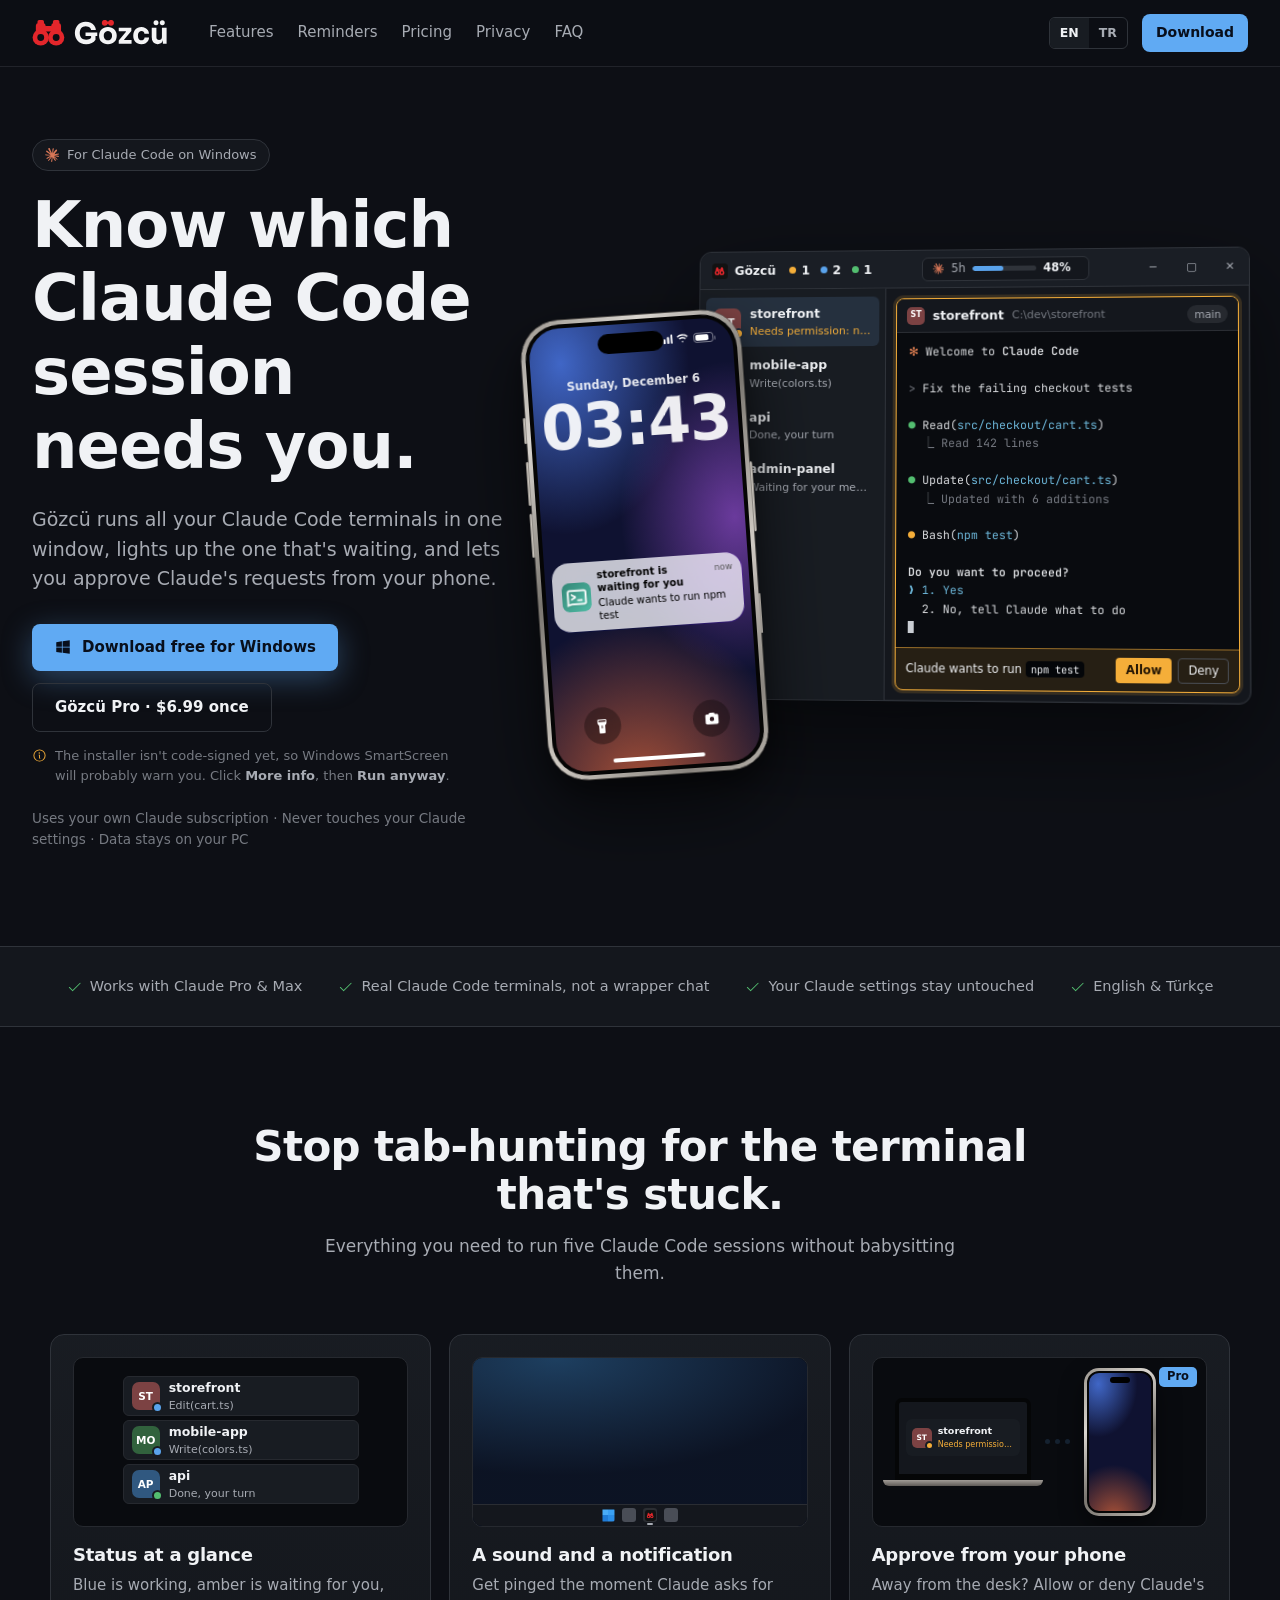
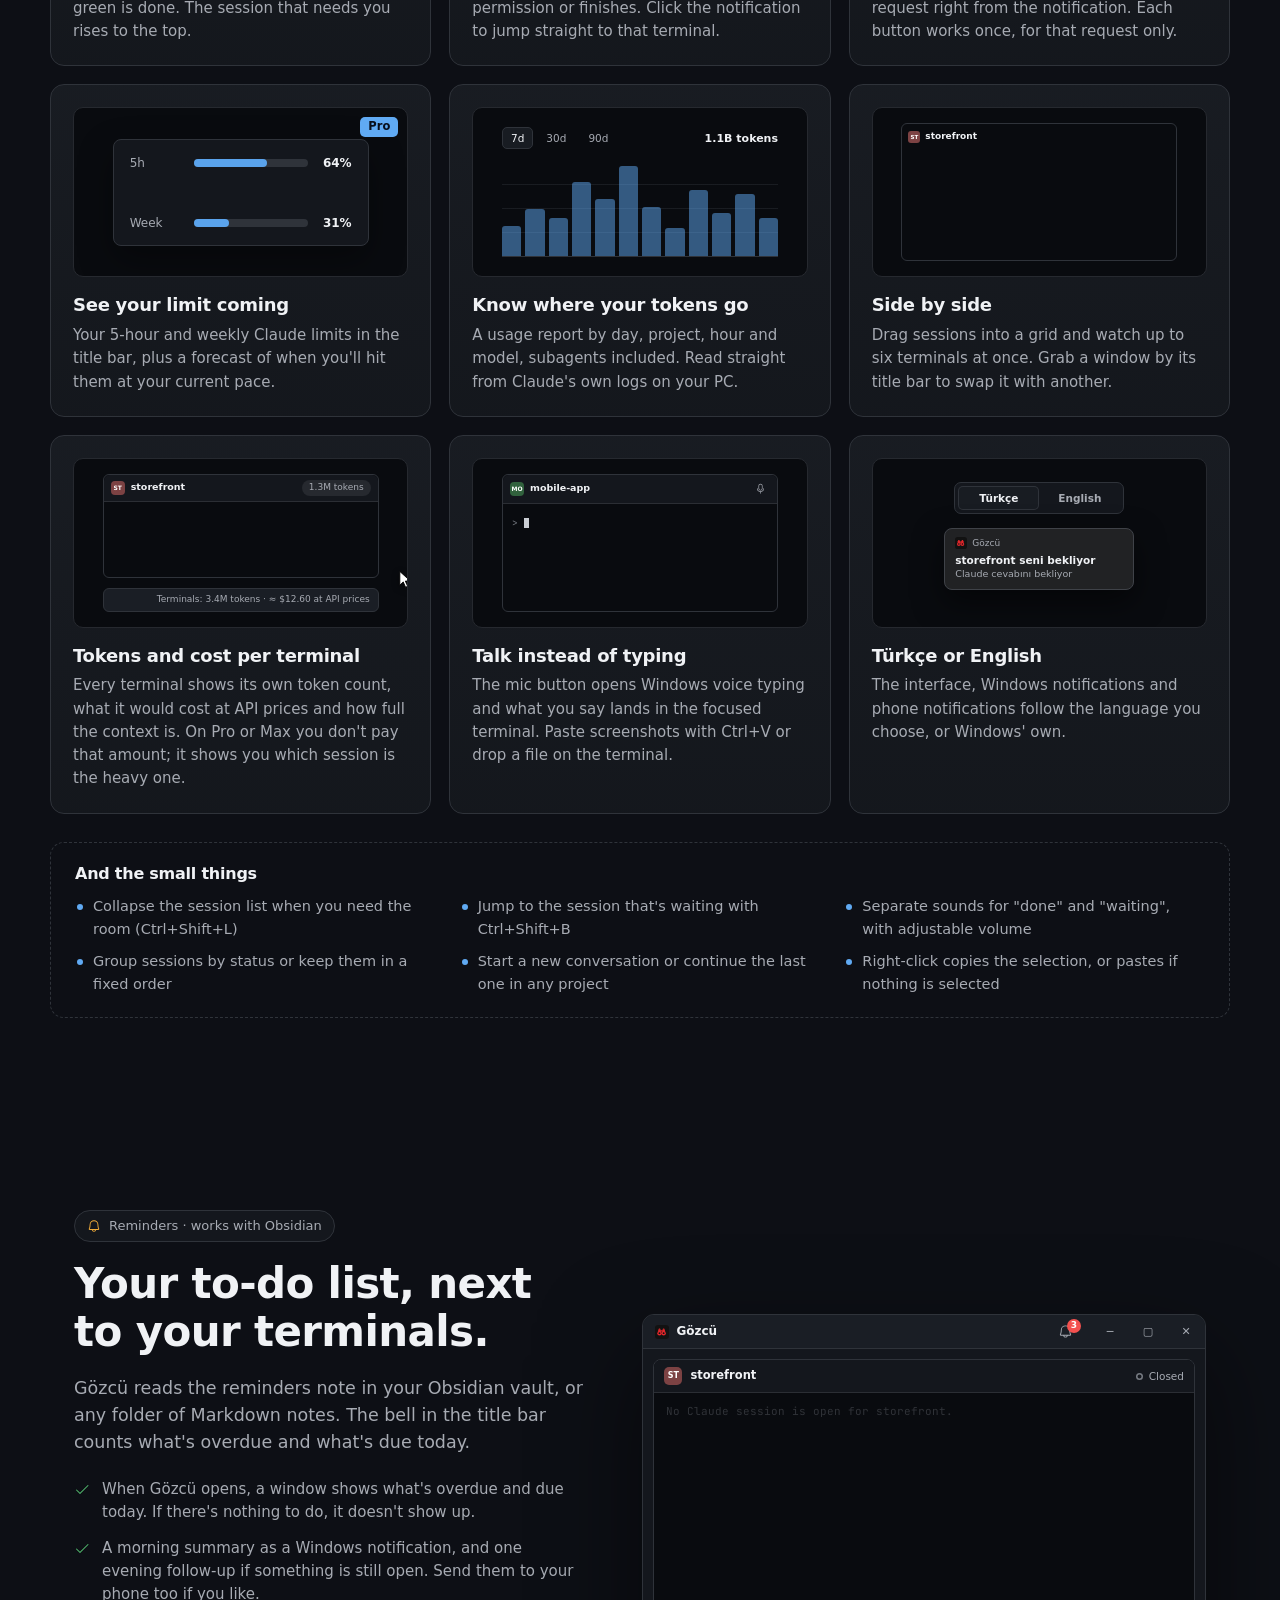
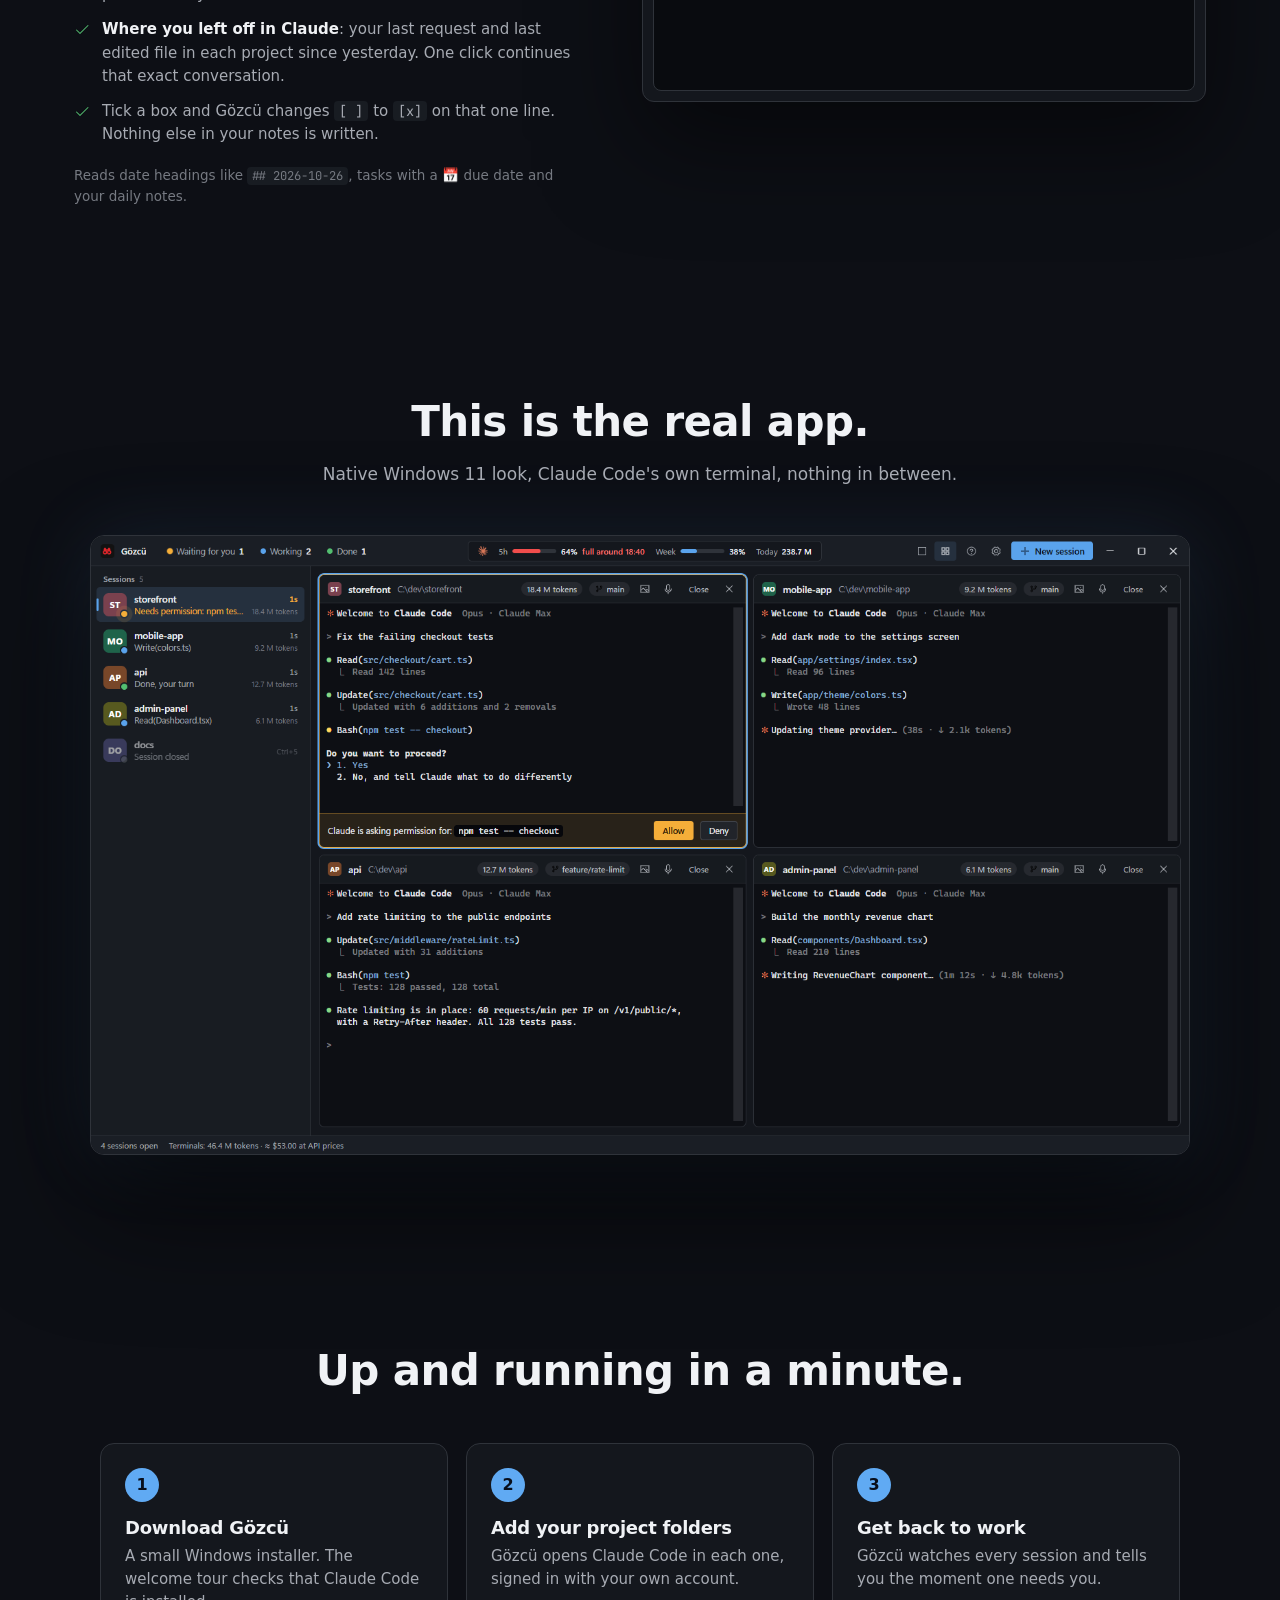
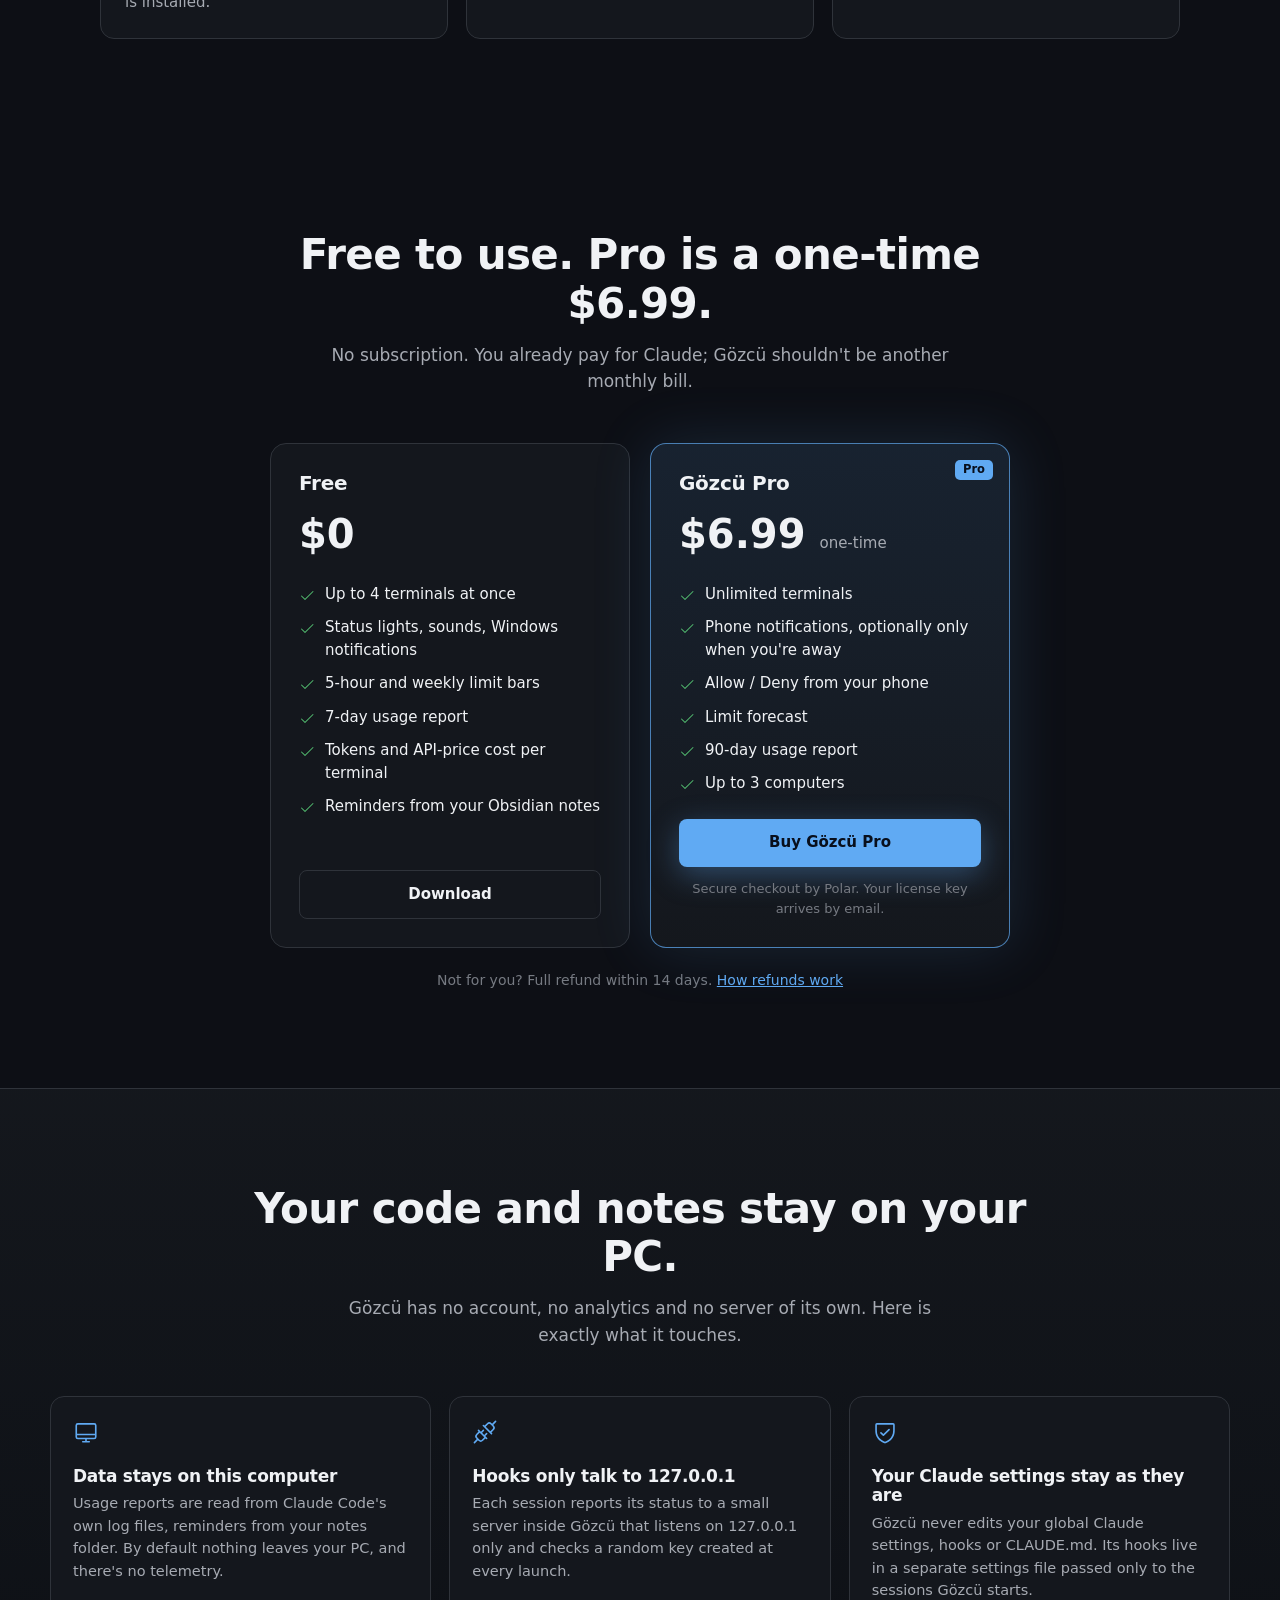
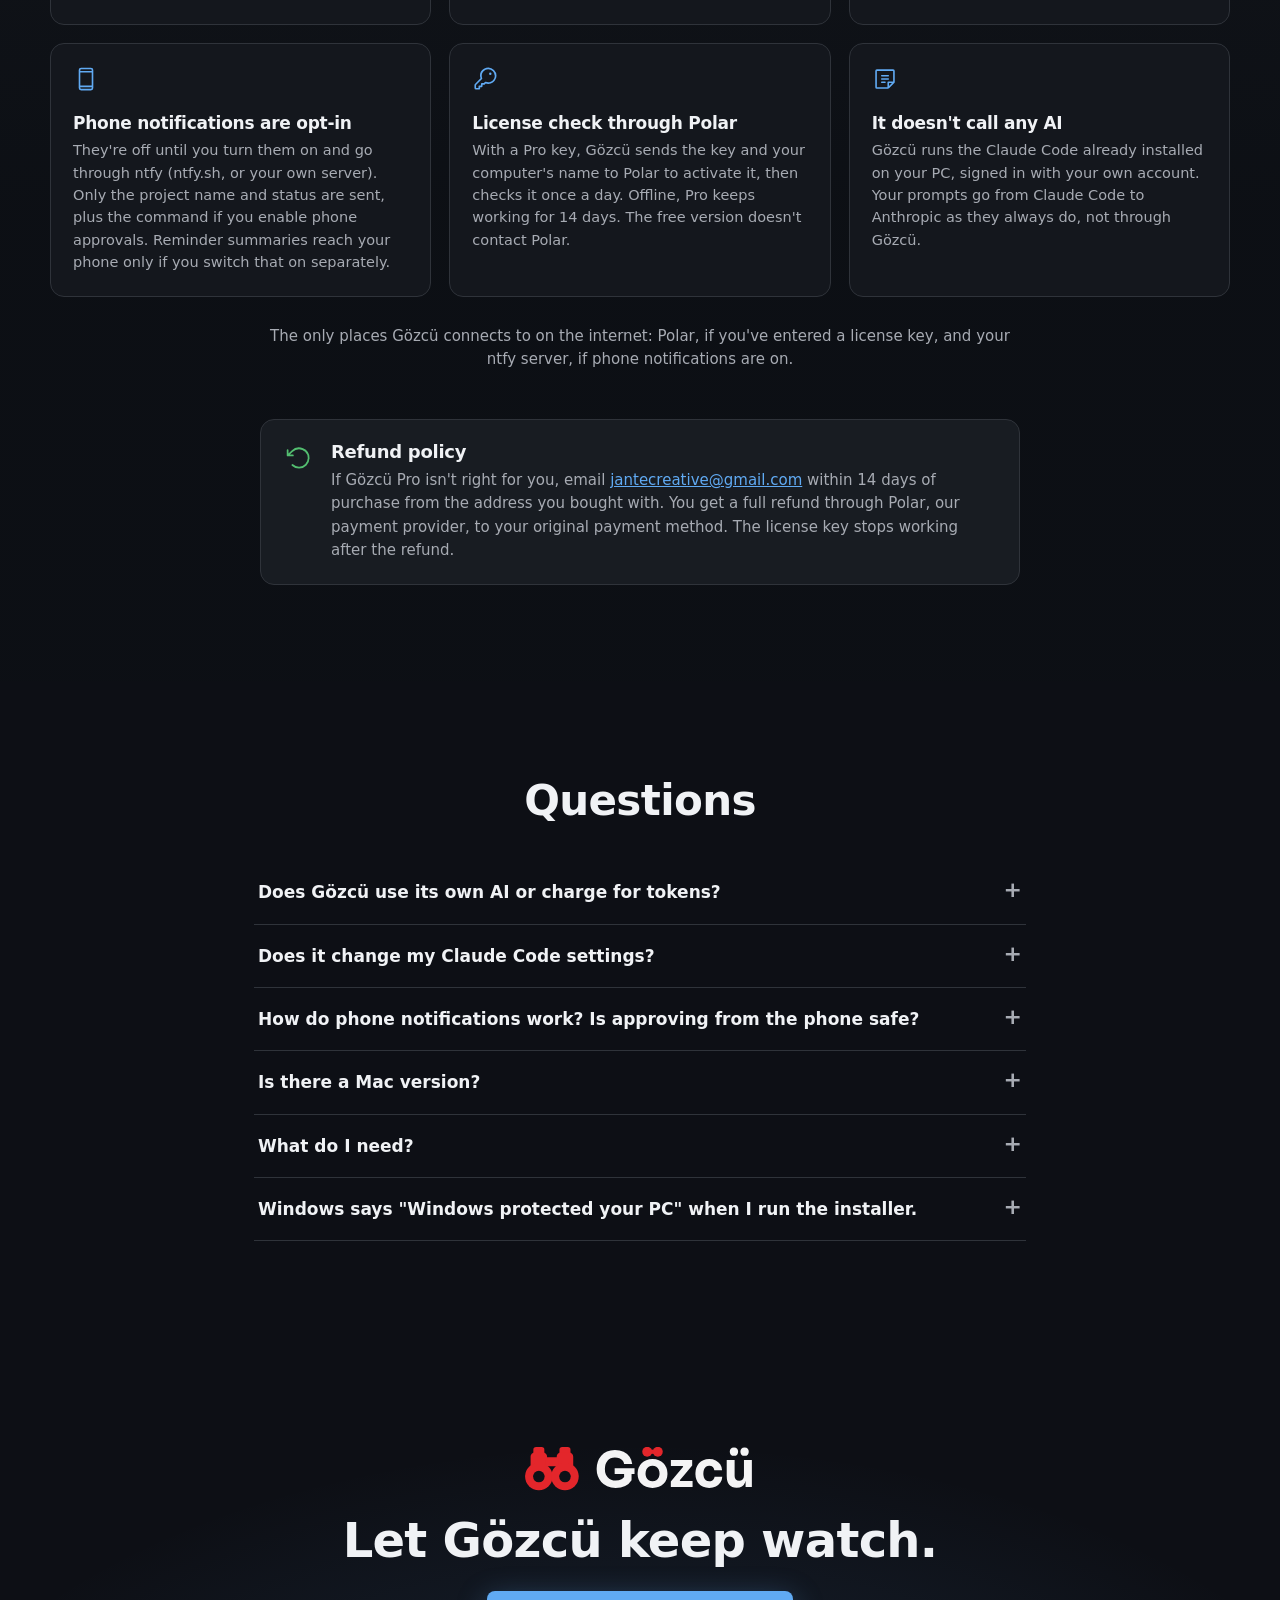
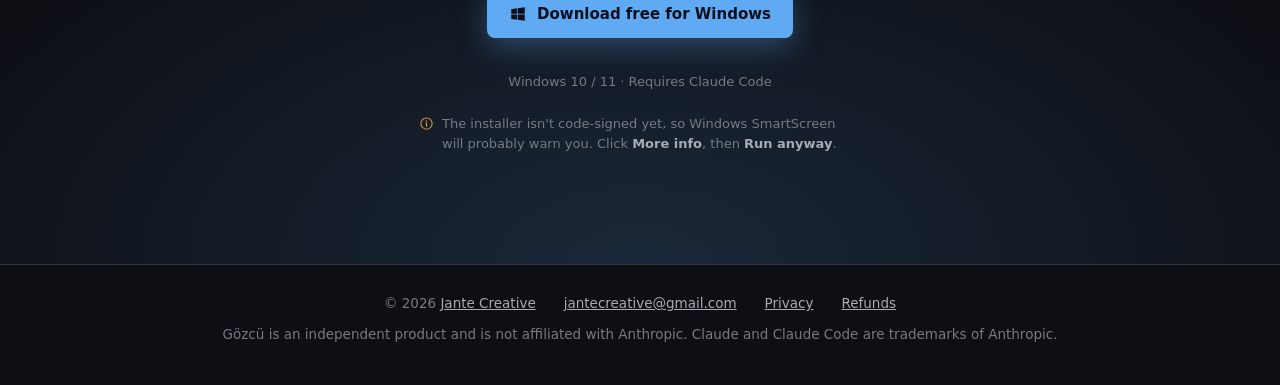
==== index.html @ 2e1d8ac2 "Gözcü tanıtım sitesi Co-Authored-By: Claude Opus 5.5 (1M context) <noreply@anthropic.com>" ====
<!doctype html>
<html lang="en">
<head>
  <meta charset="utf-8">
  <meta name="viewport" content="width=device-width, initial-scale=1">
  <title>Gözcü — every Claude Code session, one window</title>
  <meta name="description" content="Gözcü runs all your Claude Code terminals in one Windows app, lights up the one waiting for you and lets you approve Claude's requests from your phone.">
  <link rel="canonical" href="https://jantecreative.github.io/gozcu-site/">
  <meta name="theme-color" content="#16181e">
  <meta property="og:type" content="website">
  <meta property="og:site_name" content="Gözcü">
  <meta property="og:url" content="https://jantecreative.github.io/gozcu-site/">
  <meta property="og:title" content="Gözcü — every Claude Code session, one window">
  <meta property="og:description" content="Know which Claude Code session needs you. Status lights, sounds, reminders, phone approvals and limit forecasts for Windows.">
  <meta property="og:image" content="https://jantecreative.github.io/gozcu-site/assets/screenshot.png">
  <meta property="og:image:width" content="1600">
  <meta property="og:image:height" content="900">
  <meta property="og:image:alt" content="Gözcü showing four Claude Code sessions in a grid, one asking for permission">
  <meta property="og:locale" content="en_US">
  <meta property="og:locale:alternate" content="tr_TR">
  <meta name="twitter:card" content="summary_large_image">
  <meta name="twitter:title" content="Gözcü — every Claude Code session, one window">
  <meta name="twitter:description" content="Know which Claude Code session needs you. Status lights, sounds, reminders, phone approvals and limit forecasts for Windows.">
  <meta name="twitter:image" content="https://jantecreative.github.io/gozcu-site/assets/screenshot.png">
  <link rel="icon" href="assets/logo.svg" type="image/svg+xml">
  <script type="application/ld+json">
  {
    "@context": "https://schema.org",
    "@type": "SoftwareApplication",
    "name": "Gözcü",
    "url": "https://jantecreative.github.io/gozcu-site/",
    "operatingSystem": "Windows 10, Windows 11",
    "applicationCategory": "DeveloperApplication",
    "inLanguage": ["en", "tr"],
    "image": "https://jantecreative.github.io/gozcu-site/assets/screenshot.png",
    "offers": [
      { "@type": "Offer", "name": "Free", "price": "0", "priceCurrency": "USD" },
      { "@type": "Offer", "name": "Gözcü Pro", "price": "6.99", "priceCurrency": "USD", "url": "https://buy.polar.sh/polar_cl_0uFCi9zhqhfiUrKpXcqzre78JMLaMTwF9RM2N48Z8l7" }
    ],
    "publisher": { "@type": "Organization", "name": "Jante Creative", "email": "jantecreative@gmail.com" }
  }
  </script>
  <link rel="preconnect" href="https://fonts.googleapis.com">
  <link rel="preconnect" href="https://fonts.gstatic.com" crossorigin>
  <link href="https://fonts.googleapis.com/css2?family=JetBrains+Mono:wght@400;600&display=swap" rel="stylesheet">
  <link rel="stylesheet" href="styles.css">
</head>
<body>
  <header class="nav">
    <a class="brand" href="#top"><img src="assets/gozcu-logo.svg" alt="Gözcü" width="137" height="26"></a>
    <nav aria-label="Primary">
      <a href="#features" data-i18n="nav.features">Features</a>
      <a href="#reminders" data-i18n="nav.reminders">Reminders</a>
      <a href="#pricing" data-i18n="nav.pricing">Pricing</a>
      <a href="#privacy" data-i18n="nav.privacy">Privacy</a>
      <a href="#faq" data-i18n="nav.faq">FAQ</a>
    </nav>
    <div class="nav-end">
      <div class="lang" role="group" aria-label="Language">
        <button data-lang="en" aria-pressed="true">EN</button>
        <button data-lang="tr" aria-pressed="false">TR</button>
      </div>
      <a class="btn btn-primary btn-sm" href="#download" data-download data-i18n="cta.downloadShort">Download</a>
    </div>
  </header>

  <main id="top">
    <!-- Giriş: canlı demo -->
    <section class="hero">
      <div class="hero-copy">
        <p class="eyebrow reveal"><img src="assets/claude.svg" alt="" width="14" height="14"><span data-i18n="hero.eyebrow">For Claude Code on Windows</span></p>
        <h1 class="reveal" data-i18n="hero.title">Know which Claude&nbsp;Code session needs&nbsp;you.</h1>
        <p class="lede reveal" data-i18n="hero.lede">Gözcü runs all your Claude Code terminals in one window, lights up the one that's waiting, and lets you approve Claude's requests from your phone.</p>
        <div class="hero-cta reveal">
          <a class="btn btn-primary" href="#download" data-download>
            <svg viewBox="0 0 24 24" aria-hidden="true"><path d="M3 5.5 10.5 4.4v7.1H3zm8.5-1.2L21 3v8.5h-9.5zM3 12.5h7.5v7.1L3 18.5zm8.5 0H21V21l-9.5-1.3z"/></svg>
            <span data-i18n="cta.download">Download free for Windows</span>
          </a>
          <a class="btn btn-ghost" href="#pricing" data-i18n="cta.pro">Gözcü Pro · $6.99 once</a>
        </div>
        <p class="ss-note reveal"><svg viewBox="0 0 256 256" aria-hidden="true"><path d="M128,24A104,104,0,1,0,232,128,104.11,104.11,0,0,0,128,24Zm0,192a88,88,0,1,1,88-88A88.1,88.1,0,0,1,128,216Zm16-40a8,8,0,0,1-8,8,16,16,0,0,1-16-16V128a8,8,0,0,1,0-16,16,16,0,0,1,16,16v40A8,8,0,0,1,144,176ZM112,84a12,12,0,1,1,12,12A12,12,0,0,1,112,84Z"/></svg><span data-i18n="ss.note">The installer isn't code-signed yet, so Windows SmartScreen will probably warn you. Click <b>More info</b>, then <b>Run anyway</b>.</span></p>
        <p class="hero-note reveal" data-i18n="hero.note">Uses your own Claude subscription · Never touches your Claude settings · Data stays on your PC</p>
      </div>

      <div class="stage reveal" aria-hidden="true">
        <div class="glow"></div>
        <div class="app" id="demo">
          <div class="app-bar">
            <span class="app-brand"><img src="assets/logo.svg" alt="" width="16" height="16">Gözcü</span>
            <span class="tally"><i class="d st-wait"></i><b id="t-wait">0</b><i class="d st-work"></i><b id="t-work">2</b><i class="d st-done"></i><b id="t-done">1</b></span>
            <span class="usage-pill">
              <img src="assets/claude.svg" alt="" width="11" height="11">
              <span class="ul" data-i18n="demo.5h">5h</span>
              <span class="ubar"><span id="u-fill"></span></span>
              <b id="u-pct">48%</b>
              <span class="ueta" id="u-eta"></span>
            </span>
            <span class="wins"><i>&#x2500;</i><i>&#x25A2;</i><i>&#x2715;</i></span>
          </div>
          <div class="app-body">
            <ul class="rail">
              <li class="row st-work is-current" id="r-a"><span class="av" style="--h:20">ST<i class="pres"></i></span><span class="tx"><b>storefront</b><small id="a-task">Edit(cart.ts)</small></span></li>
              <li class="row st-work" id="r-b"><span class="av" style="--h:150">MO<i class="pres"></i></span><span class="tx"><b>mobile-app</b><small data-i18n="demo.taskB">Write(colors.ts)</small></span></li>
              <li class="row st-done" id="r-c"><span class="av" style="--h:250">AP<i class="pres"></i></span><span class="tx"><b>api</b><small data-i18n="demo.done">Done, your turn</small></span></li>
              <li class="row st-idle" id="r-d"><span class="av" style="--h:320">AD<i class="pres"></i></span><span class="tx"><b>admin-panel</b><small data-i18n="demo.idle">Waiting for your message</small></span></li>
            </ul>
            <div class="pane" id="pane">
              <div class="phead"><span class="av sm" style="--h:20">ST</span><b>storefront</b><span class="path">C:\dev\storefront</span><span class="chip">main</span></div>
              <pre class="term" id="term"></pre>
              <div class="ask" id="ask">
                <span><span data-i18n="demo.askText">Claude wants to run</span> <code>npm test</code></span>
                <span class="ask-btns"><span class="yes" data-i18n="demo.allow">Allow</span><span class="no" data-i18n="demo.deny">Deny</span></span>
              </div>
            </div>
          </div>
        </div>

        <!-- iPhone 16 Pro oranlarında (71,5 × 149,6 mm), iOS kilit ekranı; ntfy bildirimi basılı tutunca düğmelerini açar. -->
        <div class="phone" id="phone" aria-hidden="true">
          <span class="hw hw-action"></span><span class="hw hw-up"></span><span class="hw hw-down"></span><span class="hw hw-power"></span><span class="hw hw-cam"></span>
          <div class="bezel">
            <div class="screen" id="screen">
              <div class="island"></div>
              <div class="sbar">
                <svg viewBox="0 0 18 12"><rect x="0" y="8" width="3" height="4" rx="1"/><rect x="5" y="5.5" width="3" height="6.5" rx="1"/><rect x="10" y="3" width="3" height="9" rx="1"/><rect x="15" y="0" width="3" height="12" rx="1"/></svg>
                <svg viewBox="0 0 16 12"><path d="M8 2.2c2.4 0 4.6.9 6.2 2.5l1.3-1.3A10.6 10.6 0 0 0 8 .3 10.6 10.6 0 0 0 .5 3.4l1.3 1.3A8.7 8.7 0 0 1 8 2.2Zm0 3.7c1.4 0 2.7.5 3.6 1.4l1.3-1.3A7 7 0 0 0 8 4a7 7 0 0 0-4.9 2l1.3 1.3c1-.9 2.2-1.4 3.6-1.4Zm0 3.6c-.5 0-1 .2-1.3.6L8 11.5l1.3-1.4c-.3-.4-.8-.6-1.3-.6Z"/></svg>
                <span class="batt"><i></i></span>
              </div>
              <div class="ph-date" id="ph-date">Thursday, October 23</div>
              <div class="ph-time" id="ph-time">21:42</div>
              <div class="dim"></div>
              <div class="toast" id="toast">
                <div class="notif" id="notif">
                  <img src="assets/ntfy.png" alt="" width="34" height="34">
                  <div>
                    <div class="n-head"><b><span>storefront</span> <span data-i18n="demo.waiting">is waiting for you</span></b><small data-i18n="demo.now">now</small></div>
                    <p><span data-i18n="demo.askText">Claude wants to run</span> npm test</p>
                  </div>
                </div>
                <div class="acts"><span class="t-yes" id="t-yes" data-i18n="demo.allow">Allow</span><span data-i18n="demo.deny">Deny</span></div>
              </div>
              <div class="qbtn q-left"><svg viewBox="0 0 256 256"><path d="M184,16H72A16,16,0,0,0,56,32V77.33a16.12,16.12,0,0,0,3.2,9.6L80,114.67V224a16,16,0,0,0,16,16h64a16,16,0,0,0,16-16V114.67l20.8-27.74a16.12,16.12,0,0,0,3.2-9.6V32A16,16,0,0,0,184,16ZM136,152a8,8,0,0,1-16,0V120a8,8,0,0,1,16,0ZM72,56V32H184V56Z"/></svg></div>
              <div class="qbtn q-right"><svg viewBox="0 0 256 256"><path d="M208,56H180.28L166.65,35.56A8,8,0,0,0,160,32H96a8,8,0,0,0-6.65,3.56L75.71,56H48A24,24,0,0,0,24,80V192a24,24,0,0,0,24,24H208a24,24,0,0,0,24-24V80A24,24,0,0,0,208,56Zm-44,76a36,36,0,1,1-36-36A36,36,0,0,1,164,132Z"/></svg></div>
              <div class="home-ind"></div>
              <div class="tap" id="tap"></div>
            </div>
          </div>
        </div>
      </div>
    </section>

    <!-- Güven şeridi -->
    <section class="strip">
      <span class="reveal"><svg viewBox="0 0 256 256" aria-hidden="true"><path d="M229.66,77.66l-128,128a8,8,0,0,1-11.32,0l-56-56a8,8,0,0,1,11.32-11.32L96,188.69,218.34,66.34a8,8,0,0,1,11.32,11.32Z"/></svg><span data-i18n="strip.1">Works with Claude Pro &amp; Max</span></span>
      <span class="reveal"><svg viewBox="0 0 256 256" aria-hidden="true"><path d="M229.66,77.66l-128,128a8,8,0,0,1-11.32,0l-56-56a8,8,0,0,1,11.32-11.32L96,188.69,218.34,66.34a8,8,0,0,1,11.32,11.32Z"/></svg><span data-i18n="strip.2">Real Claude Code terminals, not a wrapper chat</span></span>
      <span class="reveal"><svg viewBox="0 0 256 256" aria-hidden="true"><path d="M229.66,77.66l-128,128a8,8,0,0,1-11.32,0l-56-56a8,8,0,0,1,11.32-11.32L96,188.69,218.34,66.34a8,8,0,0,1,11.32,11.32Z"/></svg><span data-i18n="strip.3">Your Claude settings stay untouched</span></span>
      <span class="reveal"><svg viewBox="0 0 256 256" aria-hidden="true"><path d="M229.66,77.66l-128,128a8,8,0,0,1-11.32,0l-56-56a8,8,0,0,1,11.32-11.32L96,188.69,218.34,66.34a8,8,0,0,1,11.32,11.32Z"/></svg><span data-i18n="strip.4">English &amp; Türkçe</span></span>
    </section>

    <!-- Özellikler -->
    <section class="features" id="features">
      <h2 class="reveal" data-i18n="feat.title">Stop tab-hunting for the terminal that's stuck.</h2>
      <p class="sub reveal" data-i18n="feat.sub">Everything you need to run five Claude Code sessions without babysitting them.</p>
      <div class="grid">
        <article class="card reveal">
          <div class="art art-status" aria-hidden="true">
            <ul class="mrail" id="sc-status">
              <li class="row" data-k="a"><span class="av" style="--h:20">ST<i class="pres"></i></span><span class="tx"><b>storefront</b><small></small></span></li>
              <li class="row" data-k="b"><span class="av" style="--h:150">MO<i class="pres"></i></span><span class="tx"><b>mobile-app</b><small></small></span></li>
              <li class="row" data-k="c"><span class="av" style="--h:250">AP<i class="pres"></i></span><span class="tx"><b>api</b><small></small></span></li>
            </ul>
          </div>
          <h3 data-i18n="f1.t">Status at a glance</h3>
          <p data-i18n="f1.d">Blue is working, amber is waiting for you, green is done. The session that needs you rises to the top.</p>
        </article>
        <article class="card reveal">
          <div class="art art-notify" aria-hidden="true">
            <div class="desk" id="sc-notify">
              <div class="dwin"><div class="dwin-bar"><img src="assets/logo.svg" alt="" width="10" height="10">Gözcü</div><div class="dwin-body"><span class="dl"></span><span class="dl s"></span><span class="dl"></span><div class="dask"><span data-i18n="demo.allow">Allow</span></div></div></div>
              <div class="wtoast">
                <div class="wt-head"><img src="assets/logo.svg" alt="" width="12" height="12">Gözcü<span>✕</span></div>
                <b><span>storefront</span> <span data-i18n="demo.waiting">is waiting for you</span></b>
                <small><span data-i18n="demo.askText">Claude wants to run</span> npm test</small>
              </div>
              <div class="snd"><svg viewBox="0 0 256 256"><path d="M155.51,24.81a8,8,0,0,0-8.42.88L77.25,80H32A16,16,0,0,0,16,96v64a16,16,0,0,0,16,16H77.25l69.84,54.31A8,8,0,0,0,160,224V32A8,8,0,0,0,155.51,24.81Z"/></svg><i></i><i></i></div>
              <div class="taskbar"><i class="tb-win"></i><i></i><i class="tb-app"></i><i></i></div>
              <svg class="cursor" viewBox="0 0 16 22"><path d="M1 1v17l4.2-4.1 2.9 6.6 2.6-1.1-2.9-6.5H14Z"/></svg>
            </div>
          </div>
          <h3 data-i18n="f2.t">A sound and a notification</h3>
          <p data-i18n="f2.d">Get pinged the moment Claude asks for permission or finishes. Click the notification to jump straight to that terminal.</p>
        </article>
        <article class="card reveal pro">
          <span class="pro-badge">Pro</span>
          <div class="art art-remote" aria-hidden="true">
            <div class="remote" id="sc-remote">
              <div class="lap"><div class="lap-scr"><div class="row"><span class="av" style="--h:20">ST<i class="pres"></i></span><span class="tx"><b>storefront</b><small></small></span></div></div><div class="lap-base"></div></div>
              <div class="pkt"><i></i><i></i><i></i></div>
              <div class="mph"><div class="mph-scr"><span class="mph-isl"></span>
                <div class="mn"><img src="assets/ntfy.png" alt="" width="14" height="14"><span><b>storefront</b><small>npm test</small></span></div>
                <div class="macts"><span class="m-yes" data-i18n="demo.allow">Allow</span><span data-i18n="demo.deny">Deny</span></div>
                <span class="mtap"></span>
              </div></div>
            </div>
          </div>
          <h3 data-i18n="f3.t">Approve from your phone</h3>
          <p data-i18n="f3.d">Away from the desk? Allow or deny Claude's request right from the notification. Each button works once, for that request only.</p>
        </article>
        <article class="card reveal pro">
          <span class="pro-badge">Pro</span>
          <div class="art art-limit" aria-hidden="true">
            <div class="lpop" id="sc-limit">
              <div class="lrow"><span data-i18n="demo.5h">5h</span><span class="lbar"><span class="lproj"></span><span class="lfill"></span><span class="lmark"></span></span><b class="lpct">0%</b></div>
              <div class="leta"><svg viewBox="0 0 256 256"><path d="M128,24A104,104,0,1,0,232,128,104.11,104.11,0,0,0,128,24Zm56,112H128a8,8,0,0,1-8-8V72a8,8,0,0,1,16,0v48h48a8,8,0,0,1,0,16Z"/></svg><span data-i18n="f4.eta">full around 14:20</span></div>
              <div class="lrow wk"><span data-i18n="lim.week">Week</span><span class="lbar"><span class="lfill"></span></span><b class="lpct">0%</b></div>
            </div>
          </div>
          <h3 data-i18n="f4.t">See your limit coming</h3>
          <p data-i18n="f4.d">Your 5-hour and weekly Claude limits in the title bar, plus a forecast of when you'll hit them at your current pace.</p>
        </article>
        <article class="card reveal">
          <div class="art art-report" aria-hidden="true">
            <div class="rp" id="sc-report">
              <div class="rp-tabs"><span data-r="7">7d</span><span data-r="30">30d</span><span data-r="90">90d</span><b class="rp-total"></b></div>
              <div class="rp-chart"><i></i><i></i><i></i><i></i><i></i><i></i><i></i><i></i><i></i><i></i><i></i><i></i><div class="rp-tip"></div></div>
            </div>
          </div>
          <h3 data-i18n="f5.t">Know where your tokens go</h3>
          <p data-i18n="f5.d">A usage report by day, project, hour and model, subagents included. Read straight from Claude's own logs on your PC.</p>
        </article>
        <article class="card reveal">
          <div class="art art-grid" aria-hidden="true">
            <div class="gw" id="sc-grid">
              <div class="gp" data-p="1"><div class="gh"><span class="av sm" style="--h:20">ST</span>storefront</div><span class="gl"></span><span class="gl"></span><span class="gl"></span></div>
              <div class="gp" data-p="2"><div class="gh"><span class="av sm" style="--h:150">MO</span>mobile-app</div><span class="gl"></span><span class="gl"></span><span class="gl"></span></div>
              <div class="gp" data-p="3"><div class="gh"><span class="av sm" style="--h:250">AP</span>api</div><span class="gl"></span><span class="gl"></span><span class="gl"></span></div>
              <div class="gp" data-p="4"><div class="gh"><span class="av sm" style="--h:320">AD</span>admin-panel</div><span class="gl"></span><span class="gl"></span><span class="gl"></span></div>
              <div class="gchip"><span class="av sm" style="--h:150">MO</span>mobile-app</div>
              <svg class="cursor" viewBox="0 0 16 22"><path d="M1 1v17l4.2-4.1 2.9 6.6 2.6-1.1-2.9-6.5H14Z"/></svg>
            </div>
          </div>
          <h3 data-i18n="f6.t">Side by side</h3>
          <p data-i18n="f6.d">Drag sessions into a grid and watch up to six terminals at once. Grab a window by its title bar to swap it with another.</p>
        </article>
        <article class="card reveal">
          <div class="art art-cost" aria-hidden="true">
            <div class="cw" id="sc-cost">
              <div class="cpane">
                <div class="phead"><span class="av sm" style="--h:20">ST</span><b>storefront</b><span class="chip c-tok">0</span></div>
                <div class="ctip"><b>Opus</b> <span class="ctip-a"></span><br><span class="ctip-b"></span></div>
                <span class="gl"></span><span class="gl"></span>
              </div>
              <div class="cbar"><span class="cbar-t"></span></div>
              <svg class="cursor" viewBox="0 0 16 22"><path d="M1 1v17l4.2-4.1 2.9 6.6 2.6-1.1-2.9-6.5H14Z"/></svg>
            </div>
          </div>
          <h3 data-i18n="f7.t">Tokens and cost per terminal</h3>
          <p data-i18n="f7.d">Every terminal shows its own token count, what it would cost at API prices and how full the context is. On Pro or Max you don't pay that amount; it shows you which session is the heavy one.</p>
        </article>
        <article class="card reveal">
          <div class="art art-voice" aria-hidden="true">
            <div class="vw" id="sc-voice">
              <div class="cpane">
                <div class="phead"><span class="av sm" style="--h:150">MO</span><b>mobile-app</b><span class="vmic"><svg viewBox="0 0 256 256"><path d="M128,176a48.05,48.05,0,0,0,48-48V64a48,48,0,0,0-96,0v64A48.05,48.05,0,0,0,128,176ZM96,64a32,32,0,0,1,64,0v64a32,32,0,0,1-64,0Zm40,143.6V240a8,8,0,0,1-16,0V207.6A80.11,80.11,0,0,1,48,128a8,8,0,0,1,16,0,64,64,0,0,0,128,0,8,8,0,0,1,16,0A80.11,80.11,0,0,1,136,207.6Z"/></svg></span></div>
                <pre class="vterm"><span class="m">&gt;</span> <span class="vtext"></span><span class="caret"></span></pre>
              </div>
              <div class="vpanel"><span class="vdot"><svg viewBox="0 0 256 256"><path d="M128,176a48.05,48.05,0,0,0,48-48V64a48,48,0,0,0-96,0v64A48.05,48.05,0,0,0,128,176ZM96,64a32,32,0,0,1,64,0v64a32,32,0,0,1-64,0Zm40,143.6V240a8,8,0,0,1-16,0V207.6A80.11,80.11,0,0,1,48,128a8,8,0,0,1,16,0,64,64,0,0,0,128,0,8,8,0,0,1,16,0A80.11,80.11,0,0,1,136,207.6Z"/></svg></span><span class="vlabel" data-i18n="demo.listening">Listening…</span><kbd>Win+H</kbd></div>
              <svg class="cursor" viewBox="0 0 16 22"><path d="M1 1v17l4.2-4.1 2.9 6.6 2.6-1.1-2.9-6.5H14Z"/></svg>
            </div>
          </div>
          <h3 data-i18n="f8.t">Talk instead of typing</h3>
          <p data-i18n="f8.d">The mic button opens Windows voice typing and what you say lands in the focused terminal. Paste screenshots with Ctrl+V or drop a file on the terminal.</p>
        </article>
        <article class="card reveal">
          <div class="art art-lang" aria-hidden="true">
            <div class="lw" id="sc-lang">
              <div class="lseg"><span data-l="tr">Türkçe</span><span data-l="en">English</span><i></i></div>
              <div class="wtoast lt">
                <div class="wt-head"><img src="assets/logo.svg" alt="" width="12" height="12">Gözcü</div>
                <b class="lt-t"></b>
                <small class="lt-b"></small>
              </div>
            </div>
          </div>
          <h3 data-i18n="f9.t">Türkçe or English</h3>
          <p data-i18n="f9.d">The interface, Windows notifications and phone notifications follow the language you choose, or Windows' own.</p>
        </article>
      </div>

      <div class="extras reveal">
        <h3 data-i18n="ex.title">And the small things</h3>
        <ul>
          <li data-i18n="ex.1">Collapse the session list when you need the room (Ctrl+Shift+L)</li>
          <li data-i18n="ex.2">Jump to the session that's waiting with Ctrl+Shift+B</li>
          <li data-i18n="ex.3">Separate sounds for "done" and "waiting", with adjustable volume</li>
          <li data-i18n="ex.4">Group sessions by status or keep them in a fixed order</li>
          <li data-i18n="ex.5">Start a new conversation or continue the last one in any project</li>
          <li data-i18n="ex.6">Right-click copies the selection, or pastes if nothing is selected</li>
        </ul>
      </div>
    </section>

    <!-- Hatırlatmalar -->
    <section class="remind" id="reminders">
      <div class="rem-copy">
        <p class="eyebrow reveal"><svg viewBox="0 0 256 256" aria-hidden="true"><path d="M221.8,175.94C216.25,166.38,208,139.33,208,104a80,80,0,1,0-160,0c0,35.34-8.26,62.38-13.81,71.94A16,16,0,0,0,48,200H88.81a40,40,0,0,0,78.38,0H208a16,16,0,0,0,13.8-24.06ZM128,216a24,24,0,0,1-22.62-16h45.24A24,24,0,0,1,128,216ZM48,184c7.7-13.24,16-43.92,16-80a64,64,0,1,1,128,0c0,36.05,8.28,66.73,16,80Z"/></svg><span data-i18n="rem.eyebrow">Reminders · works with Obsidian</span></p>
        <h2 class="reveal" data-i18n="rem.title">Your to-do list, next to your terminals.</h2>
        <p class="lede reveal" data-i18n="rem.lede">Gözcü reads the reminders note in your Obsidian vault, or any folder of Markdown notes. The bell in the title bar counts what's overdue and what's due today.</p>
        <ul class="ticks">
          <li class="reveal" data-i18n="rem.1">When Gözcü opens, a window shows what's overdue and due today. If there's nothing to do, it doesn't show up.</li>
          <li class="reveal" data-i18n="rem.2">A morning summary as a Windows notification, and one evening follow-up if something is still open. Send them to your phone too if you like.</li>
          <li class="reveal" data-i18n="rem.3"><b>Where you left off in Claude</b>: your last request and last edited file in each project since yesterday. One click continues that exact conversation.</li>
          <li class="reveal" data-i18n="rem.4">Tick a box and Gözcü changes <code>[ ]</code> to <code>[x]</code> on that one line. Nothing else in your notes is written.</li>
        </ul>
        <p class="fine-left reveal" data-i18n="rem.fmt">Reads date headings like <code>## 2026-10-26</code>, tasks with a 📅 due date and your daily notes.</p>
      </div>

      <div class="rem-stage reveal" aria-hidden="true">
        <div class="rs" id="sc-rem">
          <div class="rbar">
            <span class="app-brand"><img src="assets/logo.svg" alt="" width="14" height="14">Gözcü</span>
            <span class="rbell"><svg viewBox="0 0 256 256"><path d="M221.8,175.94C216.25,166.38,208,139.33,208,104a80,80,0,1,0-160,0c0,35.34-8.26,62.38-13.81,71.94A16,16,0,0,0,48,200H88.81a40,40,0,0,0,78.38,0H208a16,16,0,0,0,13.8-24.06ZM128,216a24,24,0,0,1-22.62-16h45.24A24,24,0,0,1,128,216ZM48,184c7.7-13.24,16-43.92,16-80a64,64,0,1,1,128,0c0,36.05,8.28,66.73,16,80Z"/></svg><b class="rbadge">3</b></span>
            <span class="wins"><i>&#x2500;</i><i>&#x25A2;</i><i>&#x2715;</i></span>
          </div>
          <div class="rbody">
            <div class="rpane">
              <div class="phead"><span class="av sm" style="--h:20">ST</span><b>storefront</b><span class="rp-state"></span></div>
              <pre class="term rterm"></pre>
            </div>
            <div class="rdlg">
              <div class="rd-head"><svg viewBox="0 0 256 256"><path d="M221.8,175.94C216.25,166.38,208,139.33,208,104a80,80,0,1,0-160,0c0,35.34-8.26,62.38-13.81,71.94A16,16,0,0,0,48,200H88.81a40,40,0,0,0,78.38,0H208a16,16,0,0,0,13.8-24.06ZM128,216a24,24,0,0,1-22.62-16h45.24A24,24,0,0,1,128,216ZM48,184c7.7-13.24,16-43.92,16-80a64,64,0,1,1,128,0c0,36.05,8.28,66.73,16,80Z"/></svg><b data-i18n="rem.dlg">Reminders</b><span class="rd-date"></span></div>
              <div class="rd-sec late"><h4><span data-i18n="rem.overdue">Overdue</span><i>1</i></h4>
                <ul><li data-k="o1"><span class="box"></span><span class="pr p-red"></span><span class="rt"></span><span class="rdt"></span></li></ul>
              </div>
              <div class="rd-sec"><h4><span data-i18n="rem.today">Today</span><i class="rd-n">2</i></h4>
                <ul><li data-k="t1"><span class="box"></span><span class="pr p-orange"></span><span class="rt"></span></li><li data-k="t2"><span class="box"></span><span class="pr p-yellow"></span><span class="rt"></span></li></ul>
              </div>
              <div class="rd-sec"><h4><span data-i18n="rem.claude">Where you left off in Claude</span></h4>
                <div class="spot"><div class="sp-b"><div><b>storefront</b> <small class="sp-when"></small></div><p class="sp-q"></p><p class="sp-f"><span data-i18n="rem.lastEdit">Last edited</span>: <code>src/checkout/cart.ts</code></p></div><span class="rbtn"><svg viewBox="0 0 256 256"><path d="M232.4,114.49,88.32,26.35a16,16,0,0,0-16.2-.3A15.86,15.86,0,0,0,64,39.87V216.13A15.94,15.94,0,0,0,80,232a16.07,16.07,0,0,0,8.36-2.35L232.4,141.51a15.81,15.81,0,0,0,0-27ZM80,215.94V40l143.83,88Z"/></svg><span data-i18n="rem.resume">Continue</span></span></div>
              </div>
            </div>
            <div class="wtoast rtoast">
              <div class="wt-head"><img src="assets/logo.svg" alt="" width="12" height="12">Gözcü<span>✕</span></div>
              <b class="rt-t"></b>
              <small class="rt-b"></small>
            </div>
          </div>
          <svg class="cursor" viewBox="0 0 16 22"><path d="M1 1v17l4.2-4.1 2.9 6.6 2.6-1.1-2.9-6.5H14Z"/></svg>
        </div>
      </div>
    </section>

    <!-- Gerçek ekran -->
    <section class="shot">
      <h2 class="reveal" data-i18n="shot.title">This is the real app.</h2>
      <p class="sub reveal" data-i18n="shot.sub">Native Windows 11 look, Claude Code's own terminal, nothing in between.</p>
      <div class="shot-frame reveal" id="shot">
        <img id="shot-img" src="assets/screenshot.png" alt="Gözcü showing four Claude Code sessions in a grid, one asking for permission" width="1600" height="900" loading="lazy">
      </div>
    </section>

    <!-- Nasıl çalışır -->
    <section class="steps">
      <h2 class="reveal" data-i18n="steps.title">Up and running in a minute.</h2>
      <ol>
        <li class="reveal"><span class="num">1</span><h3 data-i18n="s1.t">Download Gözcü</h3><p data-i18n="s1.d">A small Windows installer. The welcome tour checks that Claude Code is installed.</p></li>
        <li class="reveal"><span class="num">2</span><h3 data-i18n="s2.t">Add your project folders</h3><p data-i18n="s2.d">Gözcü opens Claude Code in each one, signed in with your own account.</p></li>
        <li class="reveal"><span class="num">3</span><h3 data-i18n="s3.t">Get back to work</h3><p data-i18n="s3.d">Gözcü watches every session and tells you the moment one needs you.</p></li>
      </ol>
    </section>

    <!-- Fiyat -->
    <section class="pricing" id="pricing">
      <h2 class="reveal" data-i18n="price.title">Free to use. Pro is a one-time $6.99.</h2>
      <p class="sub reveal" data-i18n="price.sub">No subscription. You already pay for Claude; Gözcü shouldn't be another monthly bill.</p>
      <div class="plans">
        <div class="plan reveal">
          <h3 data-i18n="free.t">Free</h3>
          <p class="amount">$0</p>
          <ul>
            <li data-i18n="free.1">Up to 4 terminals at once</li>
            <li data-i18n="free.2">Status lights, sounds, Windows notifications</li>
            <li data-i18n="free.3">5-hour and weekly limit bars</li>
            <li data-i18n="free.4">7-day usage report</li>
            <li data-i18n="free.5">Tokens and API-price cost per terminal</li>
            <li data-i18n="free.6">Reminders from your Obsidian notes</li>
          </ul>
          <a class="btn btn-ghost" href="#download" data-download data-i18n="cta.downloadShort">Download</a>
        </div>
        <div class="plan plan-pro reveal">
          <span class="pro-badge">Pro</span>
          <h3>Gözcü Pro</h3>
          <p class="amount">$6.99 <small data-i18n="pro.once">one-time</small></p>
          <ul>
            <li data-i18n="pro.1">Unlimited terminals</li>
            <li data-i18n="pro.2">Phone notifications, optionally only when you're away</li>
            <li data-i18n="pro.3">Allow / Deny from your phone</li>
            <li data-i18n="pro.4">Limit forecast</li>
            <li data-i18n="pro.5">90-day usage report</li>
            <li data-i18n="pro.6">Up to 3 computers</li>
          </ul>
          <a class="btn btn-primary" href="https://buy.polar.sh/polar_cl_0uFCi9zhqhfiUrKpXcqzre78JMLaMTwF9RM2N48Z8l7" data-i18n="cta.buy">Buy Gözcü Pro</a>
          <p class="fine" data-i18n="pro.fine">Secure checkout by Polar. Your license key arrives by email.</p>
        </div>
      </div>
      <p class="fine reveal" data-i18n="price.refund">Not for you? Full refund within 14 days. <a href="#refunds">How refunds work</a></p>
    </section>

    <!-- Gizlilik ve güvenlik -->
    <section class="privacy" id="privacy">
      <h2 class="reveal" data-i18n="pv.title">Your code and notes stay on your PC.</h2>
      <p class="sub reveal" data-i18n="pv.sub">Gözcü has no account, no analytics and no server of its own. Here is exactly what it touches.</p>
      <div class="pv-grid">
        <div class="pv reveal">
          <svg viewBox="0 0 256 256" aria-hidden="true"><path d="M208,40H48A24,24,0,0,0,24,64V176a24,24,0,0,0,24,24h72v16H96a8,8,0,0,0,0,16h64a8,8,0,0,0,0-16H136V200h72a24,24,0,0,0,24-24V64A24,24,0,0,0,208,40ZM48,56H208a8,8,0,0,1,8,8v80H40V64A8,8,0,0,1,48,56ZM208,184H48a8,8,0,0,1-8-8V160H216v16A8,8,0,0,1,208,184Z"/></svg>
          <h3 data-i18n="pv.1t">Data stays on this computer</h3>
          <p data-i18n="pv.1d">Usage reports are read from Claude Code's own log files, reminders from your notes folder. By default nothing leaves your PC, and there's no telemetry.</p>
        </div>
        <div class="pv reveal">
          <svg viewBox="0 0 256 256" aria-hidden="true"><path d="M149.66,138.34a8,8,0,0,0-11.32,0L120,156.69,99.31,136l18.35-18.34a8,8,0,0,0-11.32-11.32L88,124.69,69.66,106.34a8,8,0,0,0-11.32,11.32L64.69,124,41.37,147.31a32,32,0,0,0,0,45.26l5.38,5.37-28.41,28.4a8,8,0,0,0,11.32,11.32l28.4-28.41,5.37,5.38a32,32,0,0,0,45.26,0L132,191.31l6.34,6.35a8,8,0,0,0,11.32-11.32L131.31,168l18.35-18.34A8,8,0,0,0,149.66,138.34Zm-52.29,65a16,16,0,0,1-22.62,0L52.69,181.25a16,16,0,0,1,0-22.62L76,135.31,120.69,180Zm140.29-185a8,8,0,0,0-11.32,0l-28.4,28.41-5.37-5.38a32.05,32.05,0,0,0-45.26,0L124,64.69l-6.34-6.35a8,8,0,0,0-11.32,11.32l80,80a8,8,0,0,0,11.32-11.32L191.31,132l23.32-23.31a32,32,0,0,0,0-45.26l-5.38-5.37,28.41-28.4A8,8,0,0,0,237.66,18.34Zm-34.35,79L180,120.69,135.31,76l23.32-23.31a16,16,0,0,1,22.62,0l22.06,22A16,16,0,0,1,203.31,97.37Z"/></svg>
          <h3 data-i18n="pv.2t">Hooks only talk to 127.0.0.1</h3>
          <p data-i18n="pv.2d">Each session reports its status to a small server inside Gözcü that listens on 127.0.0.1 only and checks a random key created at every launch.</p>
        </div>
        <div class="pv reveal">
          <svg viewBox="0 0 256 256" aria-hidden="true"><path d="M208,40H48A16,16,0,0,0,32,56v56c0,52.72,25.52,84.67,46.93,102.19,23.06,18.86,46,25.26,47,25.53a8,8,0,0,0,4.2,0c1-.27,23.91-6.67,47-25.53C198.48,196.67,224,164.72,224,112V56A16,16,0,0,0,208,40Zm0,72c0,37.07-13.66,67.16-40.6,89.42A129.3,129.3,0,0,1,128,223.62a128.25,128.25,0,0,1-38.92-21.81C61.82,179.51,48,149.3,48,112l0-56,160,0ZM82.34,141.66a8,8,0,0,1,11.32-11.32L112,148.69l50.34-50.35a8,8,0,0,1,11.32,11.32l-56,56a8,8,0,0,1-11.32,0Z"/></svg>
          <h3 data-i18n="pv.3t">Your Claude settings stay as they are</h3>
          <p data-i18n="pv.3d">Gözcü never edits your global Claude settings, hooks or CLAUDE.md. Its hooks live in a separate settings file passed only to the sessions Gözcü starts.</p>
        </div>
        <div class="pv reveal">
          <svg viewBox="0 0 256 256" aria-hidden="true"><path d="M176,16H80A24,24,0,0,0,56,40V216a24,24,0,0,0,24,24h96a24,24,0,0,0,24-24V40A24,24,0,0,0,176,16ZM72,64H184V192H72Zm8-32h96a8,8,0,0,1,8,8v8H72V40A8,8,0,0,1,80,32Zm96,192H80a8,8,0,0,1-8-8v-8H184v8A8,8,0,0,1,176,224Z"/></svg>
          <h3 data-i18n="pv.4t">Phone notifications are opt-in</h3>
          <p data-i18n="pv.4d">They're off until you turn them on and go through ntfy (ntfy.sh, or your own server). Only the project name and status are sent, plus the command if you enable phone approvals. Reminder summaries reach your phone only if you switch that on separately.</p>
        </div>
        <div class="pv reveal">
          <svg viewBox="0 0 256 256" aria-hidden="true"><path d="M216.57,39.43A80,80,0,0,0,83.91,120.78L28.69,176A15.86,15.86,0,0,0,24,187.31V216a16,16,0,0,0,16,16H72a8,8,0,0,0,8-8V208H96a8,8,0,0,0,8-8V184h16a8,8,0,0,0,5.66-2.34l9.56-9.57A79.73,79.73,0,0,0,160,176h.1A80,80,0,0,0,216.57,39.43ZM224,98.1c-1.09,34.09-29.75,61.86-63.89,61.9H160a63.7,63.7,0,0,1-23.65-4.51,8,8,0,0,0-8.84,1.68L116.69,168H96a8,8,0,0,0-8,8v16H72a8,8,0,0,0-8,8v16H40V187.31l58.83-58.82a8,8,0,0,0,1.68-8.84A63.72,63.72,0,0,1,96,95.92c0-34.14,27.81-62.8,61.9-63.89A64,64,0,0,1,224,98.1ZM192,76a12,12,0,1,1-12-12A12,12,0,0,1,192,76Z"/></svg>
          <h3 data-i18n="pv.5t">License check through Polar</h3>
          <p data-i18n="pv.5d">With a Pro key, Gözcü sends the key and your computer's name to Polar to activate it, then checks it once a day. Offline, Pro keeps working for 14 days. The free version doesn't contact Polar.</p>
        </div>
        <div class="pv reveal">
          <svg viewBox="0 0 256 256" aria-hidden="true"><path d="M88,96a8,8,0,0,1,8-8h64a8,8,0,0,1,0,16H96A8,8,0,0,1,88,96Zm8,40h64a8,8,0,0,0,0-16H96a8,8,0,0,0,0,16Zm32,16H96a8,8,0,0,0,0,16h32a8,8,0,0,0,0-16ZM224,48V156.69A15.86,15.86,0,0,1,219.31,168L168,219.31A15.86,15.86,0,0,1,156.69,224H48a16,16,0,0,1-16-16V48A16,16,0,0,1,48,32H208A16,16,0,0,1,224,48ZM48,208H152V160a8,8,0,0,1,8-8h48V48H48Zm120-40v28.7L196.69,168Z"/></svg>
          <h3 data-i18n="pv.6t">It doesn't call any AI</h3>
          <p data-i18n="pv.6d">Gözcü runs the Claude Code already installed on your PC, signed in with your own account. Your prompts go from Claude Code to Anthropic as they always do, not through Gözcü.</p>
        </div>
      </div>
      <p class="pv-net reveal" data-i18n="pv.net">The only places Gözcü connects to on the internet: Polar, if you've entered a license key, and your ntfy server, if phone notifications are on.</p>

      <div class="refund reveal" id="refunds">
        <svg viewBox="0 0 256 256" aria-hidden="true"><path d="M224,128a96,96,0,0,1-94.71,96H128A95.38,95.38,0,0,1,62.1,197.8a8,8,0,0,1,11-11.63A80,80,0,1,0,71.43,71.39a3.07,3.07,0,0,1-.26.25L44.59,96H72a8,8,0,0,1,0,16H24a8,8,0,0,1-8-8V56a8,8,0,0,1,16,0V85.8L60.25,60A96,96,0,0,1,224,128Z"/></svg>
        <div>
          <h3 data-i18n="rf.t">Refund policy</h3>
          <p data-i18n="rf.d">If Gözcü Pro isn't right for you, email <a href="mailto:jantecreative@gmail.com">jantecreative@gmail.com</a> within 14 days of purchase from the address you bought with. You get a full refund through Polar, our payment provider, to your original payment method. The license key stops working after the refund.</p>
        </div>
      </div>
    </section>

    <!-- SSS -->
    <section class="faq" id="faq">
      <h2 class="reveal" data-i18n="faq.title">Questions</h2>
      <details class="reveal"><summary data-i18n="q1">Does Gözcü use its own AI or charge for tokens?</summary><p data-i18n="a1">No. Gözcü opens the Claude Code already installed on your PC, signed in with your own Claude subscription. It never calls an AI itself.</p></details>
      <details class="reveal"><summary data-i18n="q2">Does it change my Claude Code settings?</summary><p data-i18n="a2">No. Status tracking uses a temporary settings file passed only to the sessions Gözcü starts. Your global Claude settings, hooks and CLAUDE.md stay exactly as they are.</p></details>
      <details class="reveal"><summary data-i18n="q3">How do phone notifications work? Is approving from the phone safe?</summary><p data-i18n="a3">Gözcü uses ntfy, a free open-source notification app: scan a QR code and you're paired, no account needed. Only the project name and status are sent; with phone approvals on, the command Claude wants to run is included so you can see what you're allowing. Each Allow/Deny button carries a one-time code that expires after 10 minutes and only works for that request.</p></details>
      <details class="reveal"><summary data-i18n="q4">Is there a Mac version?</summary><p data-i18n="a4">Not yet. Gözcü is built for Windows first, where tools like this are missing. Mac users can tell us they're interested at the email below.</p></details>
      <details class="reveal"><summary data-i18n="q5">What do I need?</summary><p data-i18n="a5">Windows 10 or 11 and Claude Code installed with a Claude Pro or Max plan (or API access).</p></details>
      <details class="reveal"><summary data-i18n="q6">Windows says "Windows protected your PC" when I run the installer.</summary><p data-i18n="a6">The installer isn't code-signed yet, and SmartScreen warns about unsigned apps that haven't been downloaded much. Click "More info", then "Run anyway". The installer comes straight from this site's GitHub releases.</p></details>
    </section>

    <section class="final reveal" id="download">
      <img class="final-logo" src="assets/gozcu-logo.svg" alt="Gözcü" width="232" height="44">
      <h2 data-i18n="final.title">Let Gözcü keep watch.</h2>
      <a class="btn btn-primary" href="#download" data-download>
        <svg viewBox="0 0 24 24" aria-hidden="true"><path d="M3 5.5 10.5 4.4v7.1H3zm8.5-1.2L21 3v8.5h-9.5zM3 12.5h7.5v7.1L3 18.5zm8.5 0H21V21l-9.5-1.3z"/></svg>
        <span data-i18n="cta.download">Download free for Windows</span>
      </a>
      <p class="fine" data-i18n="final.req">Windows 10 / 11 · Requires Claude Code</p>
      <p class="ss-note"><svg viewBox="0 0 256 256" aria-hidden="true"><path d="M128,24A104,104,0,1,0,232,128,104.11,104.11,0,0,0,128,24Zm0,192a88,88,0,1,1,88-88A88.1,88.1,0,0,1,128,216Zm16-40a8,8,0,0,1-8,8,16,16,0,0,1-16-16V128a8,8,0,0,1,0-16,16,16,0,0,1,16,16v40A8,8,0,0,1,144,176ZM112,84a12,12,0,1,1,12,12A12,12,0,0,1,112,84Z"/></svg><span data-i18n="ss.note">The installer isn't code-signed yet, so Windows SmartScreen will probably warn you. Click <b>More info</b>, then <b>Run anyway</b>.</span></p>
    </section>
  </main>

  <footer class="foot">
    <span>© 2026 <a href="https://jantecreative.com">Jante Creative</a></span>
    <a href="mailto:jantecreative@gmail.com">jantecreative@gmail.com</a>
    <a href="#privacy" data-i18n="nav.privacy">Privacy</a>
    <a href="#refunds" data-i18n="foot.refunds">Refunds</a>
    <span class="legal" data-i18n="foot.legal">Gözcü is an independent product and is not affiliated with Anthropic. Claude and Claude Code are trademarks of Anthropic.</span>
  </footer>

  <script src="main.js"></script>
</body>
</html>
---- styles.css ----
/* Gözcü tanıtım sayfası. Renkler ve bileşenler uygulamanın kendisiyle aynı (DESIGN.md). */
:root {
  color-scheme: dark;
  --bg: oklch(0.17 0.012 262);
  --bg2: oklch(0.205 0.012 262);
  --card: oklch(0.225 0.013 262);
  --chrome: oklch(0.235 0.014 262);
  --line: oklch(0.32 0.014 262);
  --fg: oklch(0.96 0.004 262);
  --muted: oklch(0.74 0.012 262);
  --faint: oklch(0.58 0.012 262);
  --accent: oklch(0.72 0.13 250);
  --accent-ink: oklch(0.17 0.03 260);
  --wait: oklch(0.80 0.15 75);
  --work: oklch(0.70 0.13 250);
  --done: oklch(0.72 0.15 150);
  --hot: oklch(0.66 0.2 25);
  --term: oklch(0.15 0.01 262);
  --font: "Segoe UI Variable Text", "Segoe UI Variable", "Segoe UI", system-ui, -apple-system, sans-serif;
  --mono: "Cascadia Mono", "JetBrains Mono", Consolas, monospace;
}
* { box-sizing: border-box; }
html { scroll-behavior: smooth; }
body { margin: 0; background: var(--bg); color: var(--fg); font-family: var(--font); font-size: 16px; line-height: 1.55; overflow-x: hidden; }
a { color: inherit; }
img { display: block; }
code { font-family: var(--mono); font-size: 0.9em; }
h1, h2, h3 { line-height: 1.15; margin: 0; letter-spacing: -0.015em; }
section { padding: 96px 24px; }
section > h2 { font-size: clamp(28px, 4vw, 42px); text-align: center; max-width: 820px; margin: 0 auto; }
.sub { text-align: center; color: var(--muted); max-width: 640px; margin: 14px auto 48px; font-size: 17px; }
:focus-visible { outline: 2px solid var(--accent); outline-offset: 3px; border-radius: 6px; }

/* Düğmeler */
.btn { display: inline-flex; align-items: center; gap: 10px; padding: 12px 22px; border-radius: 8px; font-weight: 600; font-size: 15px; text-decoration: none; transition: transform .15s, filter .15s, background .15s; white-space: nowrap; }
.btn svg { width: 18px; height: 18px; fill: currentColor; }
.btn-primary { background: var(--accent); color: var(--accent-ink); box-shadow: 0 8px 30px oklch(0.72 0.13 250 / 0.35); }
.btn-primary:hover { filter: brightness(1.08); transform: translateY(-1px); }
.btn-ghost { border: 1px solid var(--line); color: var(--fg); }
.btn-ghost:hover { background: var(--card); }
.btn-sm { padding: 8px 14px; font-size: 14px; box-shadow: none; }

/* Üst menü */
.nav { position: sticky; top: 0; z-index: 20; display: flex; align-items: center; gap: 28px; padding: 14px 32px; background: oklch(0.17 0.012 262 / 0.75); backdrop-filter: blur(14px); border-bottom: 1px solid oklch(0.32 0.014 262 / 0.6); }
.brand { display: inline-flex; align-items: center; gap: 10px; font-weight: 700; font-size: 18px; text-decoration: none; }
.nav nav { display: flex; gap: 24px; margin-left: 12px; }
.nav nav a { color: var(--muted); text-decoration: none; font-size: 15px; }
.nav nav a:hover { color: var(--fg); }
.nav-end { margin-left: auto; display: flex; align-items: center; gap: 14px; }
.lang { display: inline-flex; border: 1px solid var(--line); border-radius: 6px; overflow: hidden; }
.lang button { font: inherit; font-size: 12.5px; font-weight: 600; padding: 5px 10px; background: none; border: 0; color: var(--muted); cursor: pointer; }
.lang button[aria-pressed="true"] { background: var(--card); color: var(--fg); }

/* Giriş */
.hero { display: grid; grid-template-columns: minmax(0, 0.9fr) minmax(0, 1.25fr); gap: 56px; align-items: center; max-width: 1280px; margin: 0 auto; padding: 72px 32px 96px; }
.eyebrow { display: inline-flex; align-items: center; gap: 8px; margin: 0 0 18px; padding: 5px 12px; border: 1px solid var(--line); border-radius: 999px; font-size: 13px; color: var(--muted); background: var(--bg2); }
.hero h1 { font-size: clamp(38px, 5.2vw, 64px); font-weight: 750; }
.lede { font-size: 19px; color: var(--muted); margin: 22px 0 30px; max-width: 34em; }
.hero-cta { display: flex; flex-wrap: wrap; gap: 12px; }
.hero-note { margin: 22px 0 0; font-size: 13.5px; color: var(--faint); }

/* Telefon uygulamanın sol altına, listenin boş kısmına biner; terminali ve izin düğmelerini kapatmaz. */
.stage { position: relative; padding: 10px 0 50px 120px; }
.glow { position: absolute; inset: 10% 10% 0 5%; background: radial-gradient(closest-side, oklch(0.72 0.13 250 / 0.28), transparent 70%); filter: blur(30px); z-index: -1; animation: breathe 8s ease-in-out infinite; }
@keyframes breathe { 50% { transform: scale(1.08); opacity: .7; } }

/* Uygulama maketi (gerçek bileşenlerin küçültülmüş hali) */
.app { border: 1px solid var(--line); border-radius: 12px; background: var(--bg2); box-shadow: 0 40px 100px oklch(0 0 0 / 0.55), 0 0 0 1px oklch(1 0 0 / 0.03) inset; overflow: hidden; font-size: 12.5px; transform: perspective(1600px) rotateY(-4deg) rotateX(2deg); transition: transform .6s; }
.stage:hover .app { transform: none; }
.app-bar { display: flex; align-items: center; gap: 14px; height: 38px; padding: 0 0 0 12px; background: var(--chrome); border-bottom: 1px solid var(--line); }
.app-brand { display: inline-flex; align-items: center; gap: 7px; font-weight: 600; }
.tally { display: inline-flex; align-items: center; gap: 5px; color: var(--muted); }
.tally b { color: var(--fg); margin-right: 6px; font-variant-numeric: tabular-nums; }
.d { width: 7px; height: 7px; border-radius: 50%; display: inline-block; background: var(--c); }
.usage-pill { margin: 0 auto; display: inline-flex; align-items: center; gap: 7px; height: 24px; padding: 0 10px; border: 1px solid var(--line); border-radius: 6px; background: var(--bg2); color: var(--muted); font-size: 11.5px; }
.usage-pill b { color: var(--fg); font-variant-numeric: tabular-nums; }
.ubar { width: 64px; height: 5px; border-radius: 3px; background: var(--line); overflow: hidden; }
.ubar > span { display: block; height: 100%; width: 48%; background: var(--work); border-radius: 3px; transition: width 1.2s ease, background .6s; }
.ubar.hot > span, .usage-pill.hot .ubar > span { background: var(--hot); }
.ueta { color: var(--hot); font-weight: 600; max-width: 0; overflow: hidden; white-space: nowrap; transition: max-width .6s; }
.usage-pill.hot .ueta { max-width: 120px; }
.wins { display: flex; height: 100%; }
.wins i { width: 38px; display: grid; place-items: center; font-style: normal; font-size: 11px; color: var(--muted); }
.app-body { display: grid; grid-template-columns: 190px 1fr; min-height: 330px; }
.rail { list-style: none; margin: 0; padding: 8px 6px; background: oklch(0.225 0.013 262); border-right: 1px solid var(--line); display: flex; flex-direction: column; gap: 2px; }
.row { display: flex; align-items: center; gap: 9px; padding: 7px 8px; border-radius: 6px; position: relative; transition: background .3s, transform .5s; }
.row.is-current { background: oklch(0.305 0.03 255); }
.row.is-current::before { content: ""; position: absolute; left: 0; top: 50%; translate: 0 -50%; width: 3px; height: 16px; border-radius: 2px; background: var(--accent); }
.av { position: relative; flex: none; width: 28px; height: 28px; border-radius: 7px; display: grid; place-items: center; font-size: 10.5px; font-weight: 700; color: #fff; background: oklch(0.45 0.08 var(--h)); }
.av.sm { width: 18px; height: 18px; border-radius: 5px; font-size: 8px; }
.pres { position: absolute; right: -3px; bottom: -3px; width: 11px; height: 11px; border-radius: 50%; border: 2px solid oklch(0.225 0.013 262); background: var(--c); transition: background .4s; }
.row.is-current .pres { border-color: oklch(0.305 0.03 255); }
.tx { display: flex; flex-direction: column; min-width: 0; }
.tx b { font-size: 12.5px; font-weight: 600; }
.tx small { font-size: 11px; color: var(--muted); white-space: nowrap; overflow: hidden; text-overflow: ellipsis; transition: color .3s; }
.st-wait { --c: var(--wait); } .st-work { --c: var(--work); } .st-done { --c: var(--done); } .st-idle { --c: transparent; }
.st-idle .pres { box-shadow: inset 0 0 0 2px var(--faint); }
.row.st-wait small { color: var(--wait); }
.row.st-wait .pres, .tally .st-wait.on { animation: ping 1.6s ease-out infinite; }
@keyframes ping { 0% { box-shadow: 0 0 0 0 oklch(0.80 0.15 75 / 0.6); } 80%, 100% { box-shadow: 0 0 0 7px oklch(0.80 0.15 75 / 0); } }

.pane { margin: 10px; display: grid; grid-template-rows: auto 1fr auto; background: var(--term); border: 1px solid var(--line); border-radius: 8px; overflow: hidden; transition: border-color .4s, box-shadow .4s; }
.pane.is-wait { border-color: var(--wait); box-shadow: 0 0 0 3px oklch(0.80 0.15 75 / 0.15); }
.phead { display: flex; align-items: center; gap: 8px; padding: 7px 10px; background: oklch(0.205 0.012 262); border-bottom: 1px solid oklch(0.3 0.012 262); }
.phead .path { color: var(--faint); font-size: 11px; }
.chip { margin-left: auto; font-size: 10.5px; padding: 1px 7px; border-radius: 999px; background: oklch(0.28 0.012 262); color: var(--muted); }
.term { margin: 0; padding: 10px 12px; font-family: var(--mono); font-size: 11.5px; line-height: 1.6; color: oklch(0.9 0.005 262); white-space: pre-wrap; min-height: 190px; }
.term .o { color: oklch(0.72 0.14 45); } .term .g { color: var(--done); } .term .c { color: oklch(0.75 0.09 230); } .term .m { color: var(--faint); } .term .y { color: var(--wait); } .term .b { font-weight: 600; }
.caret { display: inline-block; width: 6px; height: 12px; background: oklch(0.85 0.01 262); vertical-align: -2px; animation: blink 1s steps(1) infinite; }
@keyframes blink { 50% { opacity: 0; } }
.ask { display: flex; align-items: center; justify-content: space-between; gap: 10px; padding: 0 10px; max-height: 0; overflow: hidden; background: oklch(0.80 0.15 75 / 0.12); border-top: 0 solid oklch(0.80 0.15 75 / 0.55); transition: max-height .4s ease, padding .4s ease; font-size: 11.5px; }
.ask.show { max-height: 60px; padding: 8px 10px; border-top-width: 1px; }
.ask code { padding: 1px 5px; border-radius: 4px; background: oklch(0.12 0.01 262); }
.ask-btns { display: flex; gap: 6px; }
.ask-btns span { padding: 3px 9px; border-radius: 4px; border: 1px solid oklch(0.42 0.012 262); }
.ask-btns .yes { background: var(--wait); color: oklch(0.22 0.04 70); border-color: transparent; font-weight: 600; }

/* Telefon: iPhone 16 Pro (natürel titanyum). Bütün ölçüler em; boyutu yalnızca font-size belirler. */
.phone { --ios: -apple-system, "SF Pro Display", "Segoe UI Variable Display", "Segoe UI", system-ui, sans-serif; position: absolute; left: -40px; bottom: -14px; font-size: 11px; width: 20em; height: 41.8em; padding: .32em; border-radius: 3.5em; background: linear-gradient(135deg, #9b968f, #d9d5cf 18%, #7a7670 42%, #cfcac3 66%, #8a857f 88%, #b8b3ac); box-shadow: 0 0 0 .06em #5e5a55, 0 3em 7em oklch(0 0 0 / .6), 0 1em 2em oklch(0 0 0 / .35); transform: rotate(-4deg) translateY(10px); animation: float 6s ease-in-out infinite; font-family: var(--ios); }
@keyframes float { 50% { transform: rotate(-4deg) translateY(0); } }
.hw { position: absolute; width: .32em; border-radius: .2em; background: linear-gradient(90deg, #6f6b66, #c8c3bc 50%, #77736d); }
.hw-action { left: -.28em; top: 8.6em; height: 2.4em; }
.hw-up { left: -.28em; top: 12.6em; height: 4em; }
.hw-down { left: -.28em; top: 17.4em; height: 4em; }
.hw-power { right: -.28em; top: 14em; height: 6.4em; }
.hw-cam { right: -.2em; top: 26em; height: 3.6em; width: .22em; }
.bezel { height: 100%; padding: .42em; border-radius: 3.2em; background: #050505; }
.screen { position: relative; height: 100%; border-radius: 2.8em; overflow: hidden; color: #fff;
  background:
    radial-gradient(90% 55% at 15% 8%, oklch(0.55 0.16 265 / .95), transparent 70%),
    radial-gradient(80% 50% at 95% 45%, oklch(0.5 0.17 305 / .85), transparent 70%),
    radial-gradient(110% 55% at 40% 105%, oklch(0.62 0.15 40 / .8), transparent 70%),
    oklch(0.2 0.06 275); }
.island { position: absolute; top: .85em; left: 50%; translate: -50% 0; width: 6em; height: 1.75em; border-radius: 1em; background: #000; z-index: 4; }
.sbar { position: absolute; top: 1.25em; right: 1.7em; display: flex; align-items: center; gap: .4em; }
.sbar svg { height: .82em; fill: #fff; }
.batt { position: relative; width: 1.85em; height: .9em; border-radius: .28em; border: .09em solid oklch(1 0 0 / .45); padding: .1em; }
.batt::after { content: ""; position: absolute; right: -.25em; top: .3em; width: .13em; height: .35em; border-radius: 0 .1em .1em 0; background: oklch(1 0 0 / .45); }
.batt i { display: block; height: 100%; width: 78%; border-radius: .15em; background: #fff; }
.ph-date { margin-top: 4.4em; text-align: center; font-size: 1.05em; font-weight: 600; color: oklch(1 0 0 / .88); }
.ph-time { text-align: center; font-size: 5.6em; font-weight: 700; line-height: 1; letter-spacing: -0.02em; color: oklch(1 0 0 / .92); margin-top: .02em; }
/* Basılı tutunca arka plan bulanıklaşır (iOS odak görünümü). */
.dim { position: absolute; inset: 0; background: oklch(0 0 0 / .28); backdrop-filter: blur(.9em); opacity: 0; transition: opacity .35s; z-index: 2; }
.screen.focus .dim { opacity: 1; }
/* iOS 16+ yeni bildirimleri kilit ekranının altına dizer. */
.toast { position: absolute; left: .6em; right: .6em; bottom: 6.6em; z-index: 3; opacity: 0; transform: translateY(3em) scale(.92); transition: opacity .4s, transform .55s cubic-bezier(.2, 1.2, .3, 1); }
.toast.show { opacity: 1; transform: none; }
.screen.focus .toast { transform: translateY(-8em); }
.toast.gone { opacity: 0; transform: translateY(-8em) scale(.85); transition: opacity .3s, transform .35s ease-in; }
.notif { display: grid; grid-template-columns: 2.6em 1fr; gap: .65em; align-items: center; padding: .78em .85em; border-radius: 1.5em; background: oklch(0.97 0 0 / .78); backdrop-filter: blur(1.6em) saturate(1.8); color: #000; transition: transform .25s; }
.notif.press { transform: scale(.96); }
.notif img { width: 2.6em; height: 2.6em; border-radius: .6em; }
.n-head { display: flex; align-items: baseline; gap: .5em; }
.n-head b { flex: 1; font-size: .92em; font-weight: 600; line-height: 1.25; }
.n-head small { font-size: .8em; color: oklch(0.45 0 0); white-space: nowrap; }
.notif p { margin: .1em 0 0; font-size: .92em; line-height: 1.3; }
/* Bildirim eylemleri: iOS bağlam menüsü */
.acts { width: 64%; margin-top: .5em; border-radius: 1.05em; overflow: hidden; background: oklch(0.96 0 0 / .82); backdrop-filter: blur(1.6em) saturate(1.8); color: #000; opacity: 0; transform: scale(.6); transform-origin: top left; transition: opacity .25s, transform .35s cubic-bezier(.2, 1.2, .3, 1); }
.screen.focus .acts { opacity: 1; transform: none; }
.acts span { display: block; padding: .62em 1em; font-size: .98em; transition: background .15s; }
.acts span + span { border-top: .05em solid oklch(0.3 0 0 / .25); }
.acts .t-yes.press { background: oklch(0.3 0 0 / .14); }
.qbtn { position: absolute; bottom: 2.3em; width: 3.4em; height: 3.4em; border-radius: 50%; display: grid; place-items: center; background: oklch(0 0 0 / .32); backdrop-filter: blur(1em); z-index: 1; }
.qbtn svg { width: 1.45em; height: 1.45em; fill: #fff; }
.q-left { left: 2.6em; } .q-right { right: 2.6em; }
.home-ind { position: absolute; bottom: .6em; left: 50%; translate: -50% 0; width: 8.4em; height: .36em; border-radius: 1em; background: #fff; z-index: 3; }
.tap { position: absolute; width: 3em; height: 3em; margin: -1.5em 0 0 -1.5em; border-radius: 50%; background: oklch(1 0 0 / .35); border: .15em solid oklch(1 0 0 / .85); opacity: 0; pointer-events: none; z-index: 5; }
.tap.go { animation: tap .6s ease-out; }
.tap.hold { animation: hold .9s ease-out forwards; }
@keyframes tap { 0% { opacity: .9; transform: scale(.5); } 100% { opacity: 0; transform: scale(1.5); } }
@keyframes hold { 0% { opacity: 0; transform: scale(.5); } 20% { opacity: .9; transform: scale(.8); } 70% { opacity: .9; transform: scale(1.05); } 100% { opacity: 0; transform: scale(1.4); } }

/* Güven şeridi */
.strip { display: flex; flex-wrap: wrap; justify-content: center; gap: 14px 36px; padding: 28px 24px; border-block: 1px solid var(--line); background: var(--bg2); color: var(--muted); font-size: 14.5px; }
.strip > span { display: inline-flex; align-items: center; gap: 8px; }
.strip svg { width: 15px; height: 15px; fill: var(--done); }

/* Özellik kartları */
.grid { display: grid; grid-template-columns: repeat(3, minmax(0, 1fr)); gap: 18px; max-width: 1180px; margin: 0 auto; }
.card { position: relative; padding: 22px; border: 1px solid var(--line); border-radius: 14px; background: linear-gradient(180deg, var(--card), var(--bg2)); transition: transform .3s, border-color .3s; }
.card:hover { transform: translateY(-4px); border-color: oklch(0.45 0.03 255); }
.card h3 { font-size: 18px; margin: 18px 0 8px; }
.card p { margin: 0; color: var(--muted); font-size: 15px; }
.pro-badge { position: absolute; top: 16px; right: 16px; z-index: 2; padding: 1px 8px; border-radius: 5px; font-size: 11.5px; font-weight: 700; color: var(--accent-ink); background: var(--accent); }
.card .pro-badge { top: 32px; right: 32px; }
.art { height: 120px; border-radius: 10px; background: var(--term); border: 1px solid oklch(0.28 0.012 262); display: grid; place-items: center; overflow: hidden; position: relative; }

/* Kart sahneleri: her kart Gözcü'nün gerçek parçalarıyla kısa bir sahne oynatır (main.js → scene). */
.art { height: 170px; }
.card::after { content: ""; position: absolute; inset: 0; border-radius: inherit; background: radial-gradient(280px circle at var(--mx, 50%) var(--my, 0%), oklch(0.72 0.13 250 / .11), transparent 65%); opacity: 0; transition: opacity .3s; pointer-events: none; }
.card:hover::after { opacity: 1; }
.cursor { position: absolute; left: 0; top: 0; width: 13px; fill: #fff; stroke: #000; stroke-width: 1.1; z-index: 6; transition: transform .7s cubic-bezier(.45, 0, .2, 1), scale .12s; filter: drop-shadow(0 2px 3px oklch(0 0 0 / .5)); }
.cursor.down { scale: .82; }

/* 1 · Durum: bekleyen oturum en üste çıkar */
.mrail { position: relative; width: 236px; height: 132px; margin: 0; padding: 0; list-style: none; }
.mrail .row { position: absolute; left: 0; right: 0; top: calc(var(--i, 0) * 44px); height: 40px; background: oklch(0.225 0.013 262); border: 1px solid oklch(0.28 0.012 262); transition: top .6s cubic-bezier(.3, 1.35, .5, 1), background .3s, border-color .3s, box-shadow .3s; }
.mrail .row.st-wait { background: oklch(0.27 0.03 80); border-color: oklch(0.80 0.15 75 / .55); }
.mrail .row.lift { z-index: 2; box-shadow: 0 10px 24px oklch(0 0 0 / .45); }
.mrail .pres { border-color: oklch(0.225 0.013 262); }
.mrail .row.st-wait .pres { border-color: oklch(0.27 0.03 80); }

/* 2 · Windows bildirimi → tıkla → doğru terminal açılır */
.desk { position: absolute; inset: 0; background: radial-gradient(120% 100% at 25% 0%, oklch(0.36 0.07 250), oklch(0.19 0.035 265) 70%); }
.dwin { position: absolute; left: 16px; top: 14px; width: 158px; height: 112px; border-radius: 6px; overflow: hidden; background: var(--bg2); border: 1px solid var(--line); box-shadow: 0 12px 28px oklch(0 0 0 / .45); transform-origin: 60% 150%; transform: scale(.25); opacity: 0; transition: transform .45s cubic-bezier(.2, .9, .3, 1.1), opacity .3s; }
.desk.d-open .dwin { transform: none; opacity: 1; }
.dwin-bar { display: flex; align-items: center; gap: 4px; height: 16px; padding: 0 6px; font-size: 8px; font-weight: 600; background: var(--chrome); border-bottom: 1px solid var(--line); }
.dwin-body { position: relative; height: calc(100% - 16px); margin: 0; padding: 9px 8px; background: var(--term); box-shadow: inset 0 0 0 1px var(--wait); transition: box-shadow .4s; }
.desk.d-ok .dwin-body { box-shadow: inset 0 0 0 1px oklch(0.3 0.012 262); }
.dl { display: block; width: 72%; height: 4px; margin-bottom: 7px; border-radius: 2px; background: oklch(0.42 0.01 262); }
.dl.s { width: 46%; background: oklch(0.75 0.09 230 / .7); }
.dask { position: absolute; left: 0; right: 0; bottom: 0; display: flex; justify-content: flex-end; padding: 5px 6px; background: oklch(0.80 0.15 75 / .14); border-top: 1px solid oklch(0.80 0.15 75 / .5); transition: opacity .3s, transform .3s; }
.dask span { padding: 1px 7px; border-radius: 3px; font-size: 7.5px; font-weight: 700; background: var(--wait); color: oklch(0.22 0.04 70); transition: scale .12s; }
.desk.d-press .dask span { scale: .9; }
.desk.d-ok .dask { opacity: 0; transform: translateY(100%); }
.wtoast { position: absolute; right: 10px; bottom: 32px; width: 170px; padding: 8px 10px; border-radius: 8px; background: oklch(0.26 0.005 262 / .97); border: 1px solid oklch(0.38 0.01 262); box-shadow: 0 12px 30px oklch(0 0 0 / .5); font-size: 10px; line-height: 1.35; transform: translateX(210px); transition: transform .5s cubic-bezier(.2, .9, .3, 1), scale .12s; }
.desk.d-toast .wtoast { transform: none; }
.desk.d-click .wtoast { scale: .96; }
.wt-head { display: flex; align-items: center; gap: 5px; margin-bottom: 4px; font-size: 9px; color: var(--muted); }
.wt-head span { margin-left: auto; font-size: 8px; }
.wtoast b { display: block; font-size: 10.5px; }
.wtoast small { color: var(--muted); font-size: 9.5px; }
.snd { position: absolute; right: 14px; top: 12px; display: flex; align-items: center; gap: 2px; opacity: 0; transition: opacity .3s; }
.snd svg { width: 13px; fill: var(--fg); margin-right: 2px; }
.snd i { width: 2px; height: 6px; border-radius: 1px; background: var(--fg); }
.desk.d-toast .snd { opacity: 1; }
.desk.d-toast .snd i { animation: wave .55s ease-in-out infinite; }
.desk.d-toast .snd i + i { animation-delay: .15s; }
@keyframes wave { 50% { height: 14px; } }
.taskbar { position: absolute; left: 0; right: 0; bottom: 0; height: 22px; display: flex; justify-content: center; align-items: center; gap: 7px; background: oklch(0.21 0.01 262 / .88); backdrop-filter: blur(8px); border-top: 1px solid oklch(0.36 0.01 262 / .6); }
.taskbar i { position: relative; width: 14px; height: 14px; border-radius: 3px; background: oklch(0.42 0.015 262); }
.taskbar .tb-win { background: conic-gradient(from 0deg, #3aa0f3 0 25%, #2b8de6 0 50%, #1f7bd6 0 75%, #49acf7 0); clip-path: inset(1px); }
.taskbar .tb-app { background: url(assets/logo.svg) center / 11px no-repeat, oklch(0.3 0.01 262); }
.taskbar .tb-app::after { content: ""; position: absolute; left: 4px; right: 4px; bottom: -3px; height: 2px; border-radius: 1px; background: var(--muted); transition: background .3s; }
.desk.d-toast .tb-app::after { background: var(--wait); }
.desk.d-open .tb-app::after { background: var(--accent); left: 2px; right: 2px; }

/* 3 · Telefon → bilgisayar */
.remote { position: absolute; inset: 0; display: flex; align-items: center; justify-content: flex-start; gap: 14px; padding-left: 22px; }
.lap { width: 136px; }
.lap-scr { display: grid; place-items: center; height: 82px; border: 4px solid oklch(0.12 0.005 262); border-bottom-width: 6px; border-radius: 7px 7px 0 0; background: var(--bg2); }
.lap-base { height: 6px; margin: 0 -12px; border-radius: 0 0 7px 7px; background: linear-gradient(#a19c96, #5f5b57); }
.lap .row { width: 114px; gap: 6px; padding: 5px 6px; background: oklch(0.225 0.013 262); }
.lap .av { width: 20px; height: 20px; border-radius: 5px; font-size: 7.5px; }
.lap .pres { width: 9px; height: 9px; right: -2px; bottom: -2px; }
.lap .tx b { font-size: 9.5px; } .lap .tx small { font-size: 8px; }
.pkt { display: flex; gap: 5px; transition: transform .2s; }
.pkt i { width: 5px; height: 5px; border-radius: 50%; background: var(--accent); opacity: .15; }
.remote.r-send .pkt i, .remote.r-back .pkt i { animation: pk .8s linear infinite; }
.remote.r-send .pkt i:nth-child(2), .remote.r-back .pkt i:nth-child(2) { animation-delay: .15s; }
.remote.r-send .pkt i:nth-child(3), .remote.r-back .pkt i:nth-child(3) { animation-delay: .3s; }
.remote.r-back .pkt { transform: scaleX(-1); }
.remote.r-back .pkt i { background: var(--done); }
@keyframes pk { 0%, 100% { opacity: .15; } 30% { opacity: 1; } }
.mph { width: 72px; height: 148px; padding: 3px; border-radius: 15px; background: linear-gradient(135deg, #9b968f, #d9d5cf 30%, #7a7670 60%, #b8b3ac); box-shadow: 0 10px 24px oklch(0 0 0 / .45); }
.mph-scr { position: relative; height: 100%; border: 2px solid #050505; border-radius: 12px; overflow: hidden; background: radial-gradient(90% 55% at 15% 8%, oklch(0.55 0.16 265 / .95), transparent 70%), radial-gradient(110% 55% at 40% 105%, oklch(0.62 0.15 40 / .8), transparent 70%), oklch(0.2 0.06 275); }
.mph-scr::before { content: ""; position: absolute; inset: 0; background: oklch(0 0 0 / .3); backdrop-filter: blur(3px); opacity: 0; transition: opacity .3s; }
.remote.r-menu .mph-scr::before { opacity: 1; }
.mph-isl { position: absolute; top: 4px; left: 50%; translate: -50% 0; width: 20px; height: 6px; border-radius: 3px; background: #000; }
.mn { position: absolute; left: 3px; right: 3px; bottom: 30px; display: flex; align-items: center; gap: 4px; padding: 4px; border-radius: 7px; background: oklch(0.97 0 0 / .86); color: #000; font-size: 6.5px; line-height: 1.2; opacity: 0; transform: translateY(14px); transition: opacity .3s, transform .45s cubic-bezier(.2, 1.2, .3, 1); }
.mn img { width: 12px; height: 12px; border-radius: 3px; }
.mn span { display: flex; flex-direction: column; } .mn small { color: #555; }
.remote.r-notif .mn { opacity: 1; transform: none; }
.remote.r-menu .mn { transform: translateY(-30px); }
.macts { position: absolute; left: 3px; top: 106px; width: 46px; border-radius: 6px; overflow: hidden; background: oklch(0.96 0 0 / .92); color: #000; font-size: 6.5px; opacity: 0; transform: translateY(-30px) scale(.6); transform-origin: top left; transition: opacity .25s, transform .35s cubic-bezier(.2, 1.2, .3, 1); }
.macts span { display: block; padding: 3px 5px; transition: background .15s; }
.macts span + span { border-top: .5px solid oklch(0 0 0 / .2); }
.remote.r-menu .macts { opacity: 1; transform: translateY(-30px); }
.remote.r-tap .m-yes { background: oklch(0 0 0 / .14); }
.remote.r-gone .mn, .remote.r-gone .macts { opacity: 0; }
.mtap { position: absolute; left: 17px; top: 82px; width: 16px; height: 16px; margin: -8px 0 0 -8px; border-radius: 50%; border: 1.5px solid #fff; background: oklch(1 0 0 / .35); opacity: 0; z-index: 3; }
.remote.r-tap .mtap { animation: tap .6s ease-out; }

/* 4 · Limit ve tahmin */
.lpop { width: 256px; padding: 14px 16px 12px; border-radius: 8px; background: var(--bg2); border: 1px solid var(--line); box-shadow: 0 14px 34px oklch(0 0 0 / .35); font-size: 12px; color: var(--muted); transition: opacity .4s; }
.lpop.fade { opacity: 0; }
.lrow { display: grid; grid-template-columns: 54px 1fr 34px; align-items: center; gap: 10px; }
.lrow b { color: var(--fg); text-align: right; font-variant-numeric: tabular-nums; }
.lbar { position: relative; height: 8px; border-radius: 4px; background: var(--line); }
.lfill { position: absolute; left: 0; top: 0; bottom: 0; width: 0; border-radius: 4px; background: var(--work); transition: background .5s; }
.lproj { position: absolute; left: 0; top: 0; bottom: 0; width: 0; border-radius: 4px; background: repeating-linear-gradient(90deg, oklch(0.66 0.2 25 / .75) 0 4px, transparent 4px 7px); transition: width 1.1s ease; }
.lmark { position: absolute; right: -1px; top: -4px; bottom: -4px; width: 2px; border-radius: 1px; background: var(--hot); opacity: 0; transition: opacity .3s .9s; }
.lpop.hot .lrow:first-child .lfill { background: var(--hot); }
.lpop.proj .lproj { width: 100%; }
.lpop.proj .lmark { opacity: 1; }
.leta { display: flex; align-items: center; gap: 6px; margin: 9px 0 14px 64px; font-size: 12px; font-weight: 600; color: var(--hot); opacity: 0; transform: translateY(-4px); transition: opacity .4s, transform .4s; }
.leta svg { width: 13px; fill: currentColor; }
.lpop.eta .leta { opacity: 1; transform: none; }

/* 5 · Kullanım raporu */
.rp { width: 276px; }
.rp-tabs { display: flex; align-items: center; gap: 4px; margin-bottom: 12px; }
.rp-tabs span { padding: 2px 8px; border-radius: 5px; border: 1px solid transparent; font-size: 10.5px; color: var(--muted); transition: background .25s, color .25s, border-color .25s; }
.rp-tabs span.on { background: var(--card); border-color: var(--line); color: var(--fg); }
.rp-total { margin-left: auto; font-size: 11px; font-weight: 600; font-variant-numeric: tabular-nums; }
.rp-chart { position: relative; display: flex; align-items: flex-end; gap: 4px; height: 96px; border-bottom: 1px solid var(--line); background: repeating-linear-gradient(to top, transparent 0 23px, oklch(0.3 0.012 262 / .5) 23px 24px); }
.rp-chart i { flex: 1; height: 3%; border-radius: 3px 3px 0 0; background: var(--accent); opacity: .5; transition: height .65s cubic-bezier(.3, 1.25, .5, 1), opacity .2s; }
.rp-chart i.on { opacity: 1; }
.rp-tip { position: absolute; left: 0; bottom: 0; padding: 3px 7px; border-radius: 5px; background: var(--chrome); border: 1px solid var(--line); font-size: 10px; white-space: nowrap; transform: translate(-50%, -6px); opacity: 0; transition: left .35s, bottom .35s, opacity .2s; pointer-events: none; }
.rp-tip.on { opacity: 1; }

/* 6 · Izgara: sürükle, böl, izle */
.gw { position: relative; width: 276px; height: 138px; }
.gp { position: absolute; padding: 6px; border-radius: 6px; background: var(--term); border: 1px solid var(--line); overflow: hidden; transition: left .5s cubic-bezier(.3, 1, .4, 1), top .5s cubic-bezier(.3, 1, .4, 1), width .5s cubic-bezier(.3, 1, .4, 1), height .5s cubic-bezier(.3, 1, .4, 1), opacity .35s, border-color .3s, box-shadow .3s; }
.gp.wait { border-color: var(--wait); box-shadow: 0 0 0 2px oklch(0.80 0.15 75 / .22); }
.gh { display: flex; align-items: center; gap: 5px; margin-bottom: 7px; font-size: 9px; font-weight: 600; white-space: nowrap; }
.gh .av.sm, .gchip .av.sm { width: 12px; height: 12px; border-radius: 3px; font-size: 5.5px; }
.gl { display: block; height: 3px; margin-bottom: 6px; border-radius: 2px; background: oklch(0.42 0.01 262); width: 0; animation: typeline 2.6s steps(14) infinite; }
.gl:nth-of-type(2) { --w: 48%; animation-delay: .5s; background: oklch(0.75 0.09 230 / .7); }
.gl:nth-of-type(3) { --w: 62%; animation-delay: 1s; }
.gp[data-p="2"] .gl { animation-duration: 2.2s; } .gp[data-p="3"] .gl { animation-duration: 3s; } .gp[data-p="4"] .gl { animation-duration: 2.4s; }
@keyframes typeline { 0% { width: 0; } 55%, 100% { width: var(--w, 78%); } }
.gchip { position: absolute; left: 0; top: 0; display: flex; align-items: center; gap: 5px; padding: 3px 7px; border-radius: 5px; background: oklch(0.305 0.03 255); border: 1px solid var(--accent); font-size: 9px; font-weight: 600; white-space: nowrap; box-shadow: 0 6px 16px oklch(0 0 0 / .45); opacity: 0; z-index: 5; transition: transform .7s cubic-bezier(.45, 0, .2, 1), opacity .2s; }

/* 7 · Terminal başına token ve maliyet */
.cw, .vw { position: relative; width: 276px; height: 138px; }
.cpane { position: absolute; left: 0; right: 0; top: 0; height: 104px; padding: 0 0 8px; border-radius: 6px; background: var(--term); border: 1px solid var(--line); }
.vw .cpane { height: 138px; }
.cpane .phead { gap: 6px; padding: 5px 7px; margin-bottom: 9px; font-size: 9.5px; border-radius: 6px 6px 0 0; }
.cpane .av.sm { width: 14px; height: 14px; border-radius: 4px; font-size: 6px; }
.cpane .gl { margin-left: 8px; }
.c-tok { font-size: 9px; font-variant-numeric: tabular-nums; transition: background .25s, color .25s; }
.cw.hov .c-tok { background: oklch(0.34 0.02 255); color: var(--fg); }
.ctip { position: absolute; right: 4px; top: 27px; z-index: 3; width: 214px; padding: 6px 8px; border-radius: 6px; background: var(--chrome); border: 1px solid var(--line); box-shadow: 0 10px 24px oklch(0 0 0 / .45); font-size: 8.5px; line-height: 1.45; color: var(--muted); opacity: 0; transform: translateY(-4px); transition: opacity .25s, transform .25s; }
.ctip b { color: var(--fg); }
.cw.hov .ctip { opacity: 1; transform: none; }
.cbar { position: absolute; left: 0; right: 0; bottom: 0; height: 24px; display: flex; align-items: center; justify-content: flex-end; padding: 0 8px; border-radius: 6px; background: var(--chrome); border: 1px solid var(--line); font-size: 9px; color: var(--muted); font-variant-numeric: tabular-nums; white-space: nowrap; }

/* 8 · Sesle yazma */
.vmic { margin-left: auto; display: grid; place-items: center; width: 18px; height: 18px; border-radius: 4px; transition: background .2s, scale .12s; }
.vmic svg, .vdot svg { width: 11px; fill: var(--muted); }
.vw.v-on .vmic { background: oklch(0.34 0.02 255); }
.vw.v-on .vmic svg { fill: var(--accent); }
.vw.v-press .vmic { scale: .85; }
.vterm { margin: 0; padding: 2px 9px; font-family: var(--mono); font-size: 9.5px; line-height: 1.6; color: oklch(0.9 0.005 262); white-space: pre-wrap; }
.vterm .m { color: var(--faint); }
.vterm .caret { width: 5px; height: 10px; }
.vpanel { position: absolute; left: 50%; bottom: 10px; display: flex; align-items: center; gap: 7px; padding: 5px 9px 5px 5px; border-radius: 999px; background: oklch(0.26 0.005 262 / .97); border: 1px solid oklch(0.38 0.01 262); box-shadow: 0 10px 26px oklch(0 0 0 / .5); font-size: 9.5px; white-space: nowrap; opacity: 0; transform: translate(-50%, 10px); transition: opacity .3s, transform .35s cubic-bezier(.2, 1.2, .3, 1); }
.vw.v-on .vpanel { opacity: 1; transform: translate(-50%, 0); }
.vdot { display: grid; place-items: center; width: 20px; height: 20px; border-radius: 50%; background: var(--accent); }
.vdot svg { fill: var(--accent-ink); }
.vw.v-on .vdot { animation: listen 1.3s ease-out infinite; }
@keyframes listen { 0% { box-shadow: 0 0 0 0 oklch(0.72 0.13 250 / .55); } 100% { box-shadow: 0 0 0 9px oklch(0.72 0.13 250 / 0); } }
.vpanel kbd { font-family: var(--font); font-size: 8.5px; padding: 1px 5px; border-radius: 4px; border: 1px solid var(--line); color: var(--muted); }

/* 9 · Dil */
.lw { position: relative; width: 276px; height: 138px; display: flex; flex-direction: column; align-items: center; gap: 14px; padding-top: 8px; }
.lseg { position: relative; display: grid; grid-template-columns: 1fr 1fr; width: 170px; padding: 3px; border-radius: 7px; border: 1px solid var(--line); background: var(--bg2); font-size: 10.5px; font-weight: 600; }
.lseg span { position: relative; z-index: 1; padding: 4px 0; text-align: center; color: var(--muted); transition: color .3s; }
.lseg i { position: absolute; top: 3px; bottom: 3px; left: 3px; width: calc(50% - 3px); border-radius: 5px; background: var(--card); box-shadow: inset 0 0 0 1px var(--line); transition: transform .4s cubic-bezier(.3, 1.2, .5, 1); }
.lw.l-en .lseg i { transform: translateX(100%); }
.lw.l-tr .lseg [data-l="tr"], .lw.l-en .lseg [data-l="en"] { color: var(--fg); }
.wtoast.lt { position: relative; right: auto; bottom: auto; width: 190px; transform: none; transition: opacity .25s; }
.lw.l-swap .wtoast.lt { opacity: 0; }

/* Küçük şeyler */
.extras { max-width: 1180px; margin: 28px auto 0; padding: 22px 24px; border: 1px dashed var(--line); border-radius: 14px; }
.extras h3 { font-size: 16px; margin-bottom: 12px; }
.extras ul { list-style: none; margin: 0; padding: 0; display: grid; grid-template-columns: repeat(3, minmax(0, 1fr)); gap: 10px 24px; }
.extras li { position: relative; padding-left: 18px; font-size: 14.5px; color: var(--muted); }
.extras li::before { content: ""; position: absolute; left: 2px; top: .62em; width: 6px; height: 6px; border-radius: 50%; background: var(--accent); }

/* Hatırlatmalar */
.remind { display: grid; grid-template-columns: minmax(0, 1fr) minmax(0, 1.1fr); gap: 56px; align-items: center; max-width: 1180px; margin: 0 auto; }
.remind h2 { font-size: clamp(28px, 4vw, 42px); }
.remind .eyebrow svg { width: 14px; height: 14px; fill: var(--wait); }
.remind .lede { font-size: 17.5px; margin: 18px 0 22px; }
.ticks { list-style: none; margin: 0; padding: 0; display: flex; flex-direction: column; gap: 12px; }
.ticks li { position: relative; padding-left: 28px; color: var(--muted); font-size: 15px; }
.ticks li b { color: var(--fg); font-weight: 600; }
.ticks li::before { content: ""; position: absolute; left: 0; top: 3px; width: 16px; height: 16px; background: var(--done); -webkit-mask: url("data:image/svg+xml,%3Csvg xmlns='http://www.w3.org/2000/svg' viewBox='0 0 256 256'%3E%3Cpath d='M229.66,77.66l-128,128a8,8,0,0,1-11.32,0l-56-56a8,8,0,0,1,11.32-11.32L96,188.69,218.34,66.34a8,8,0,0,1,11.32,11.32Z'/%3E%3C/svg%3E") center / contain no-repeat; mask: url("data:image/svg+xml,%3Csvg xmlns='http://www.w3.org/2000/svg' viewBox='0 0 256 256'%3E%3Cpath d='M229.66,77.66l-128,128a8,8,0,0,1-11.32,0l-56-56a8,8,0,0,1,11.32-11.32L96,188.69,218.34,66.34a8,8,0,0,1,11.32,11.32Z'/%3E%3C/svg%3E") center / contain no-repeat; }
.ticks code, .fine-left code { white-space: nowrap; padding: 1px 5px; border-radius: 4px; background: var(--card); }
.fine-left { margin: 18px 0 0; font-size: 13.5px; color: var(--faint); }

.rem-stage { position: relative; min-width: 0; }
.rem-stage::before { content: ""; position: absolute; inset: 8% 4%; background: radial-gradient(closest-side, oklch(0.80 0.15 75 / 0.16), transparent 70%); filter: blur(30px); z-index: -1; }
.rs { position: relative; border: 1px solid var(--line); border-radius: 12px; background: var(--bg2); box-shadow: 0 40px 100px oklch(0 0 0 / 0.5); overflow: hidden; font-size: 12px; }
.rbar { display: flex; align-items: center; gap: 12px; height: 34px; padding-left: 12px; background: var(--chrome); border-bottom: 1px solid var(--line); }
.rbell { position: relative; margin-left: auto; display: grid; place-items: center; width: 28px; height: 24px; border-radius: 5px; transition: background .2s; }
.rbell svg { width: 15px; fill: var(--muted); }
.rs.r-ring .rbell svg { animation: ring .8s ease-in-out 2; transform-origin: 50% 10%; }
@keyframes ring { 20% { rotate: 14deg; } 40% { rotate: -12deg; } 60% { rotate: 8deg; } 80% { rotate: -4deg; } }
.rbadge { position: absolute; top: -1px; right: -2px; min-width: 14px; height: 14px; padding: 0 3px; border-radius: 7px; display: grid; place-items: center; font-size: 9px; font-weight: 700; background: var(--hot); color: #fff; transition: scale .2s; }
.rbadge.bump { scale: 1.3; }
.rbody { position: relative; height: 352px; padding: 10px; }
.rpane { height: 100%; display: grid; grid-template-rows: auto 1fr; background: var(--term); border: 1px solid var(--line); border-radius: 8px; overflow: hidden; }
.rpane .phead { font-size: 11.5px; }
.rp-state { margin-left: auto; display: inline-flex; align-items: center; gap: 6px; font-size: 10.5px; color: var(--muted); }
.rp-state::before { content: ""; width: 7px; height: 7px; border-radius: 50%; box-shadow: inset 0 0 0 1.5px var(--faint); }
.rs.r-work .rp-state::before { box-shadow: none; background: var(--work); }
.rterm { min-height: 0; font-size: 11px; opacity: .35; transition: opacity .4s; }
.rs.r-work .rterm { opacity: 1; }
/* Yatay ortalama transform'suz: imleç konumu offsetLeft ile hesaplanıyor. */
.rdlg { position: absolute; left: 14px; right: 14px; top: 18px; max-width: 380px; margin-inline: auto; padding: 12px 14px 14px; border-radius: 10px; background: var(--bg2); border: 1px solid var(--line); box-shadow: 0 24px 60px oklch(0 0 0 / .6); opacity: 0; transform: translateY(10px) scale(.97); transition: opacity .3s, transform .35s cubic-bezier(.2, 1, .3, 1); z-index: 3; }
.rs.r-open .rdlg { opacity: 1; transform: none; }
.rd-head { display: flex; align-items: center; gap: 7px; margin-bottom: 10px; font-size: 13px; }
.rd-head svg { width: 15px; fill: var(--fg); }
.rd-date { color: var(--faint); font-size: 11px; margin-left: 4px; }
.rd-sec + .rd-sec { margin-top: 10px; }
.rd-sec h4 { display: flex; align-items: center; gap: 6px; margin: 0 0 5px; font-size: 10px; font-weight: 600; text-transform: uppercase; letter-spacing: .04em; color: var(--muted); }
.rd-sec h4 i { font-style: normal; padding: 0 5px; border-radius: 4px; background: var(--card); color: var(--fg); font-size: 9.5px; }
.rd-sec.late h4 { color: var(--hot); }
.rd-sec ul { list-style: none; margin: 0; padding: 0; display: flex; flex-direction: column; gap: 3px; }
.rd-sec li { display: flex; align-items: center; gap: 7px; padding: 4px 6px; border-radius: 5px; background: oklch(0.225 0.013 262); font-size: 11px; transition: opacity .4s; }
.rd-sec li.done { opacity: .5; }
.rd-sec li.done .rt { text-decoration: line-through; }
.box { flex: none; width: 12px; height: 12px; border-radius: 3px; border: 1.5px solid var(--faint); transition: background .15s, border-color .15s; }
li.done .box { background: var(--accent) url("data:image/svg+xml,%3Csvg xmlns='http://www.w3.org/2000/svg' viewBox='0 0 256 256'%3E%3Cpath fill='%23161a22' d='M229.66,77.66l-128,128a8,8,0,0,1-11.32,0l-56-56a8,8,0,0,1,11.32-11.32L96,188.69,218.34,66.34a8,8,0,0,1,11.32,11.32Z'/%3E%3C/svg%3E") center / 9px no-repeat; border-color: var(--accent); }
.pr { flex: none; width: 7px; height: 7px; border-radius: 50%; }
.p-red { background: oklch(0.66 0.2 25); } .p-orange { background: oklch(0.75 0.15 55); } .p-yellow { background: oklch(0.85 0.14 95); }
.rt { flex: 1; min-width: 0; white-space: nowrap; overflow: hidden; text-overflow: ellipsis; }
.rt b { font-weight: 600; }
.rdt { flex: none; font-size: 10px; color: var(--hot); }
.spot { display: flex; align-items: center; gap: 10px; padding: 7px 8px; border-radius: 6px; background: oklch(0.225 0.013 262); }
.sp-b { flex: 1; min-width: 0; font-size: 11px; }
.sp-b small { color: var(--faint); font-size: 10px; }
.sp-b p { margin: 2px 0 0; color: var(--muted); white-space: nowrap; overflow: hidden; text-overflow: ellipsis; font-size: 10.5px; }
.sp-f code { font-size: 10px; }
.rbtn { flex: none; display: inline-flex; align-items: center; gap: 5px; padding: 4px 10px; border-radius: 5px; background: var(--accent); color: var(--accent-ink); font-weight: 600; font-size: 10.5px; transition: scale .12s, filter .15s; }
.rbtn svg { width: 9px; fill: currentColor; }
.rs.r-press .rbtn { scale: .92; filter: brightness(1.1); }
.wtoast.rtoast { right: 14px; bottom: 14px; z-index: 4; transform: translateX(240px); }
.rs.r-toast .rtoast { transform: none; }

/* Gizlilik ve güvenlik */
.privacy { border-top: 1px solid var(--line); background: linear-gradient(180deg, var(--bg2), var(--bg) 60%); }
.pv-grid { display: grid; grid-template-columns: repeat(3, minmax(0, 1fr)); gap: 18px; max-width: 1180px; margin: 0 auto; }
.pv { padding: 22px; border: 1px solid var(--line); border-radius: 14px; background: var(--bg2); }
.pv svg { width: 26px; height: 26px; fill: var(--accent); }
.pv h3 { font-size: 17px; margin: 14px 0 6px; }
.pv p { margin: 0; color: var(--muted); font-size: 14.5px; }
.pv-net { max-width: 760px; margin: 28px auto 0; text-align: center; color: var(--muted); font-size: 15px; }
.refund { display: flex; gap: 18px; align-items: flex-start; max-width: 760px; margin: 48px auto 0; padding: 22px 24px; border: 1px solid var(--line); border-radius: 14px; background: var(--card); scroll-margin-top: 90px; }
.refund > svg { flex: none; width: 28px; height: 28px; fill: var(--done); margin-top: 2px; }
.refund h3 { font-size: 18px; margin-bottom: 6px; }
.refund p { margin: 0; color: var(--muted); font-size: 15px; }
.refund a, .pricing .fine a { color: var(--accent); }
.pricing > .fine { margin-top: 22px; font-size: 14px; }

/* SmartScreen notu */
.ss-note { display: flex; align-items: flex-start; gap: 8px; max-width: 34em; margin: 14px 0 0; font-size: 13px; color: var(--faint); }
.ss-note svg { flex: none; width: 15px; height: 15px; margin-top: 2px; fill: var(--wait); }
.ss-note b { color: var(--muted); font-weight: 600; }
.final .ss-note { margin: 0; text-align: left; }
section[id] { scroll-margin-top: 64px; }

/* Gerçek ekran */
.shot-frame { max-width: 1100px; margin: 0 auto; border-radius: 14px; overflow: hidden; border: 1px solid var(--line); box-shadow: 0 50px 120px oklch(0 0 0 / .6), 0 0 80px oklch(0.72 0.13 250 / .12); transform: perspective(1800px) rotateX(var(--tilt, 12deg)) scale(var(--sc, .94)); transition: transform .1s linear; }
.shot-frame img { width: 100%; height: auto; }

/* Adımlar */
.steps ol { list-style: none; padding: 0; margin: 48px auto 0; max-width: 1080px; display: grid; grid-template-columns: repeat(3, 1fr); gap: 18px; counter-reset: s; }
.steps li { padding: 24px; border-radius: 14px; border: 1px solid var(--line); background: var(--bg2); }
.num { display: grid; place-items: center; width: 34px; height: 34px; border-radius: 50%; background: var(--accent); color: var(--accent-ink); font-weight: 700; }
.steps h3 { margin: 16px 0 6px; font-size: 18px; }
.steps p { margin: 0; color: var(--muted); font-size: 15px; }

/* Fiyat */
.plans { display: grid; grid-template-columns: repeat(2, minmax(0, 360px)); justify-content: center; gap: 20px; }
.plan { position: relative; display: flex; flex-direction: column; padding: 28px; border-radius: 16px; border: 1px solid var(--line); background: var(--bg2); }
.plan-pro { border-color: oklch(0.72 0.13 250 / .7); background: linear-gradient(180deg, oklch(0.25 0.03 255), var(--bg2)); box-shadow: 0 0 60px oklch(0.72 0.13 250 / .15); }
.plan h3 { font-size: 20px; }
.amount { font-size: 40px; font-weight: 750; margin: 8px 0 18px; }
.amount small { font-size: 15px; font-weight: 500; color: var(--muted); }
.plan ul { list-style: none; padding: 0; margin: 0 0 24px; display: flex; flex-direction: column; gap: 10px; flex: 1; }
.plan li { padding-left: 26px; position: relative; font-size: 15px; }
.plan li::before { content: ""; position: absolute; left: 0; top: 4px; width: 16px; height: 16px; background: var(--done); -webkit-mask: url("data:image/svg+xml,%3Csvg xmlns='http://www.w3.org/2000/svg' viewBox='0 0 256 256'%3E%3Cpath d='M229.66,77.66l-128,128a8,8,0,0,1-11.32,0l-56-56a8,8,0,0,1,11.32-11.32L96,188.69,218.34,66.34a8,8,0,0,1,11.32,11.32Z'/%3E%3C/svg%3E") center / contain no-repeat; mask: url("data:image/svg+xml,%3Csvg xmlns='http://www.w3.org/2000/svg' viewBox='0 0 256 256'%3E%3Cpath d='M229.66,77.66l-128,128a8,8,0,0,1-11.32,0l-56-56a8,8,0,0,1,11.32-11.32L96,188.69,218.34,66.34a8,8,0,0,1,11.32,11.32Z'/%3E%3C/svg%3E") center / contain no-repeat; }
.plan .btn { justify-content: center; }
.fine { margin: 12px 0 0; font-size: 13px; color: var(--faint); text-align: center; }

/* SSS */
.faq { max-width: 820px; margin: 0 auto; }
.faq h2 { margin-bottom: 36px; }
.faq details { border-bottom: 1px solid var(--line); padding: 18px 4px; }
.faq summary { cursor: pointer; font-weight: 600; font-size: 17px; list-style: none; display: flex; justify-content: space-between; gap: 16px; }
.faq summary::after { content: "+"; color: var(--muted); font-size: 22px; line-height: 1; transition: transform .2s; }
.faq details[open] summary::after { transform: rotate(45deg); }
.faq summary::-webkit-details-marker { display: none; }
.faq p { color: var(--muted); margin: 12px 0 0; }

.final { display: flex; flex-direction: column; align-items: center; gap: 22px; text-align: center; padding: 110px 24px; background: radial-gradient(60% 80% at 50% 100%, oklch(0.72 0.13 250 / .16), transparent); }
.final h2 { font-size: clamp(30px, 4.5vw, 48px); }
.foot { display: flex; flex-wrap: wrap; gap: 10px 28px; justify-content: center; padding: 28px 24px 40px; border-top: 1px solid var(--line); color: var(--faint); font-size: 13.5px; }
.foot a { color: var(--muted); }
.legal { flex-basis: 100%; text-align: center; }

/* Kaydırınca beliren öğeler */
.reveal { opacity: 0; transform: translateY(24px); transition: opacity .7s ease, transform .7s cubic-bezier(.2,.8,.2,1); }
.reveal.in { opacity: 1; transform: none; }

@media (max-width: 1020px) {
  .hero { grid-template-columns: 1fr; padding-top: 48px; }
  .stage { padding-left: 40px; padding-bottom: 80px; }
  .phone { font-size: 9.5px; left: -6px; bottom: -10px; }
  .grid { grid-template-columns: repeat(2, minmax(0, 1fr)); }
  .grid > .card:last-child:nth-child(odd) { grid-column: 1 / -1; }
  .steps ol { grid-template-columns: 1fr; }
  .remind { grid-template-columns: 1fr; gap: 40px; }
  .pv-grid { grid-template-columns: repeat(2, minmax(0, 1fr)); }
  .extras ul { grid-template-columns: repeat(2, minmax(0, 1fr)); }
}
@media (max-width: 680px) {
  section { padding: 72px 16px; }
  .nav { padding: 12px 16px; gap: 12px; }
  .nav nav { display: none; }
  .hero { padding: 36px 16px 72px; }
  .app-body { grid-template-columns: 1fr; }
  .rail { flex-direction: row; overflow: hidden; }
  .rail .tx { display: none; }
  .usage-pill .ul, .usage-pill .ueta, .tally { display: none; }
  /* Dar ekranda telefon uygulamanın altına iner, terminali kapatmaz. */
  .stage { padding-left: 0; padding-bottom: 0; }
  .phone { position: relative; font-size: 9px; left: auto; bottom: auto; margin: -24px 12px 0 auto; }
  .grid, .plans, .pv-grid, .extras ul { grid-template-columns: 1fr; }
  .grid > .card:last-child:nth-child(odd) { grid-column: auto; }
  .app { transform: none; }
  .rbody { height: 380px; padding: 8px; }
  .rdlg { top: 10px; left: 8px; right: 8px; padding: 10px; }
  .refund { flex-direction: column; gap: 10px; }
}
@media (prefers-reduced-motion: reduce) {
  *, *::before, *::after { animation: none !important; transition: none !important; }
  .reveal { opacity: 1; transform: none; }
  .shot-frame { transform: none; }
  .gl { width: var(--w, 78%); }
}
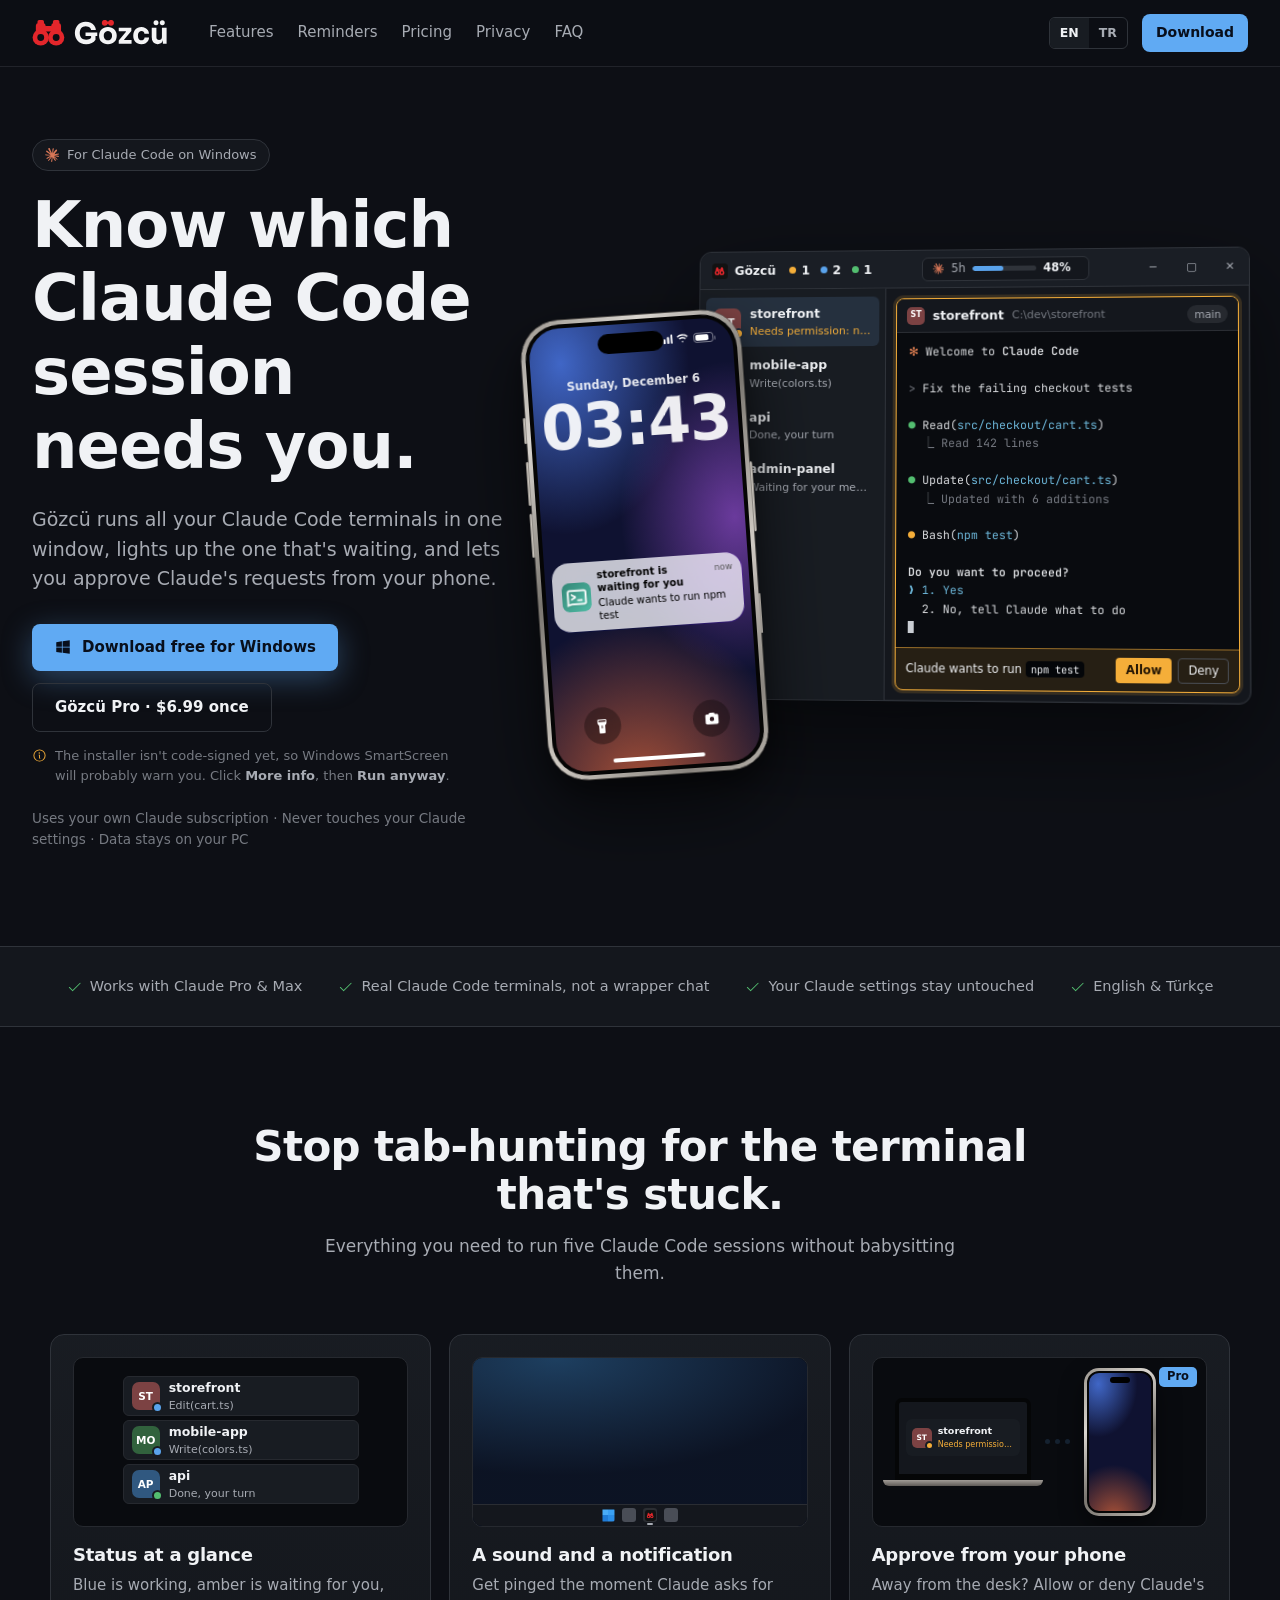
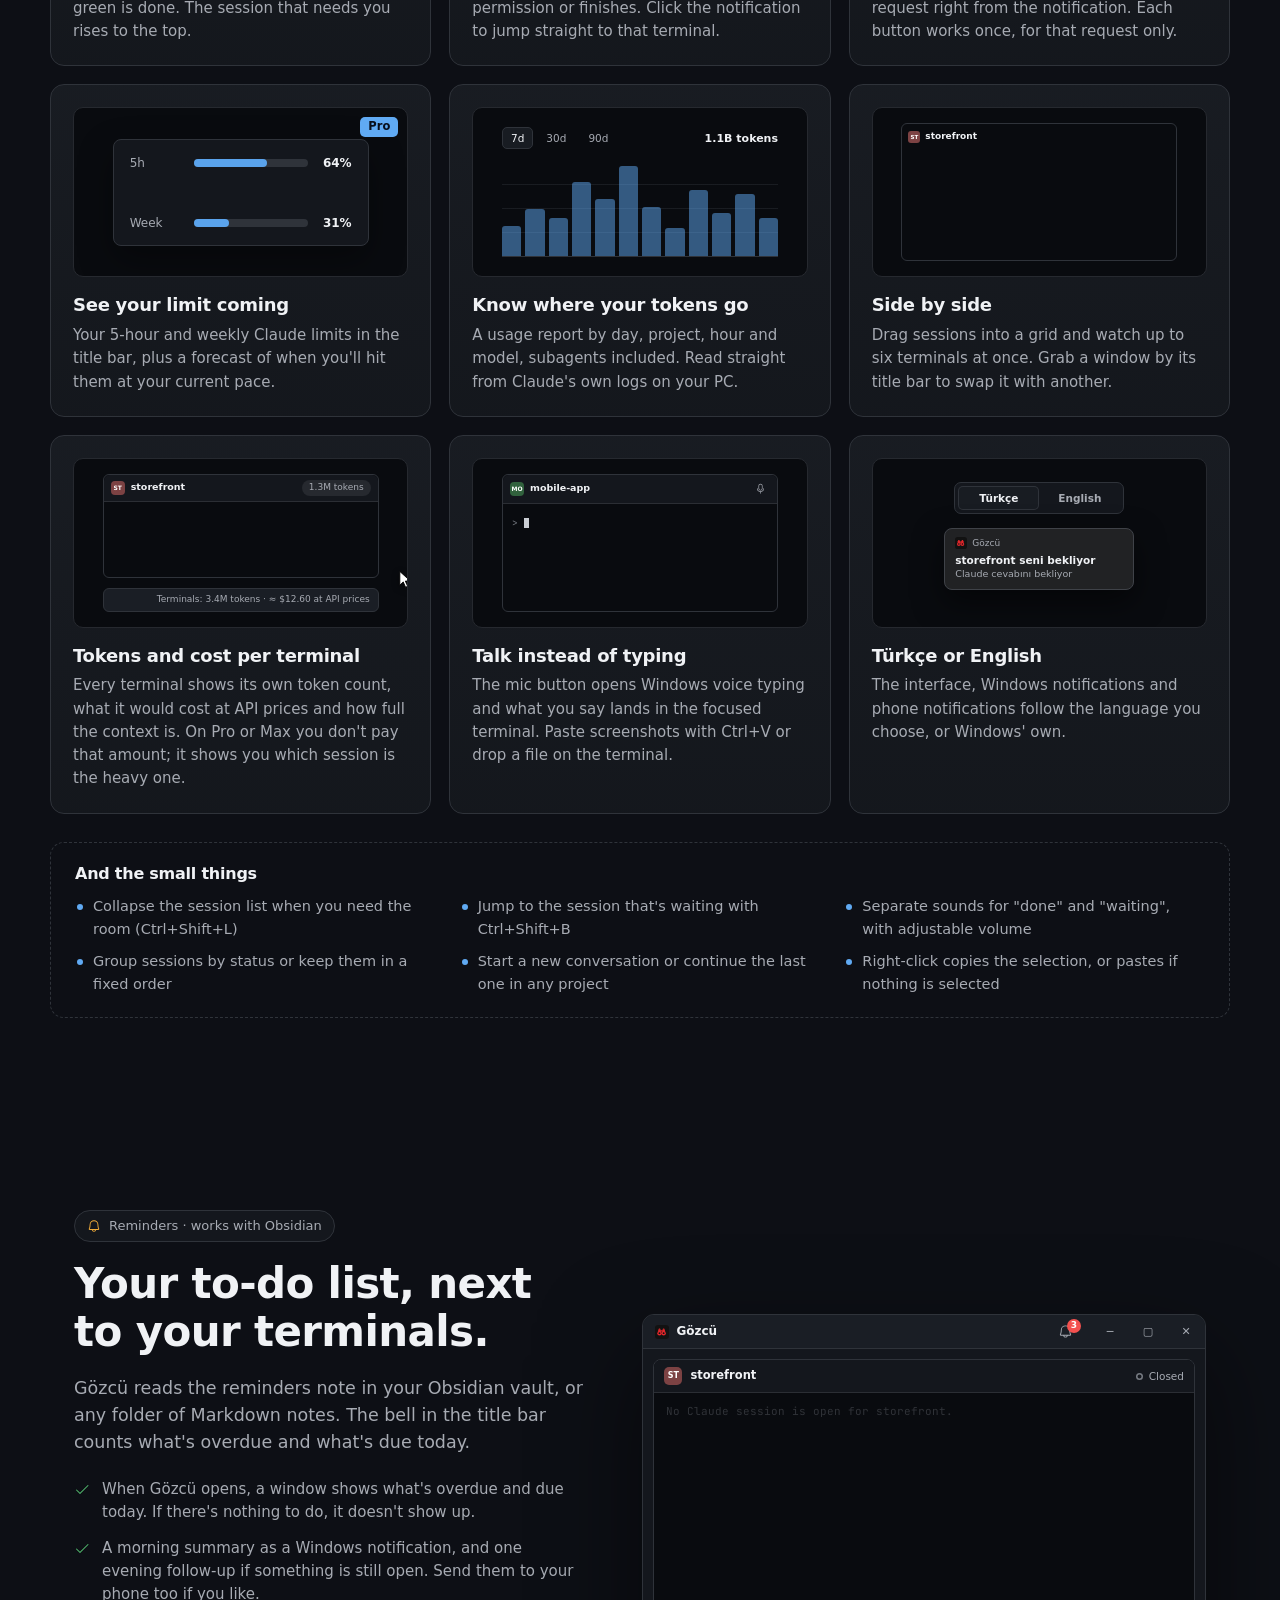
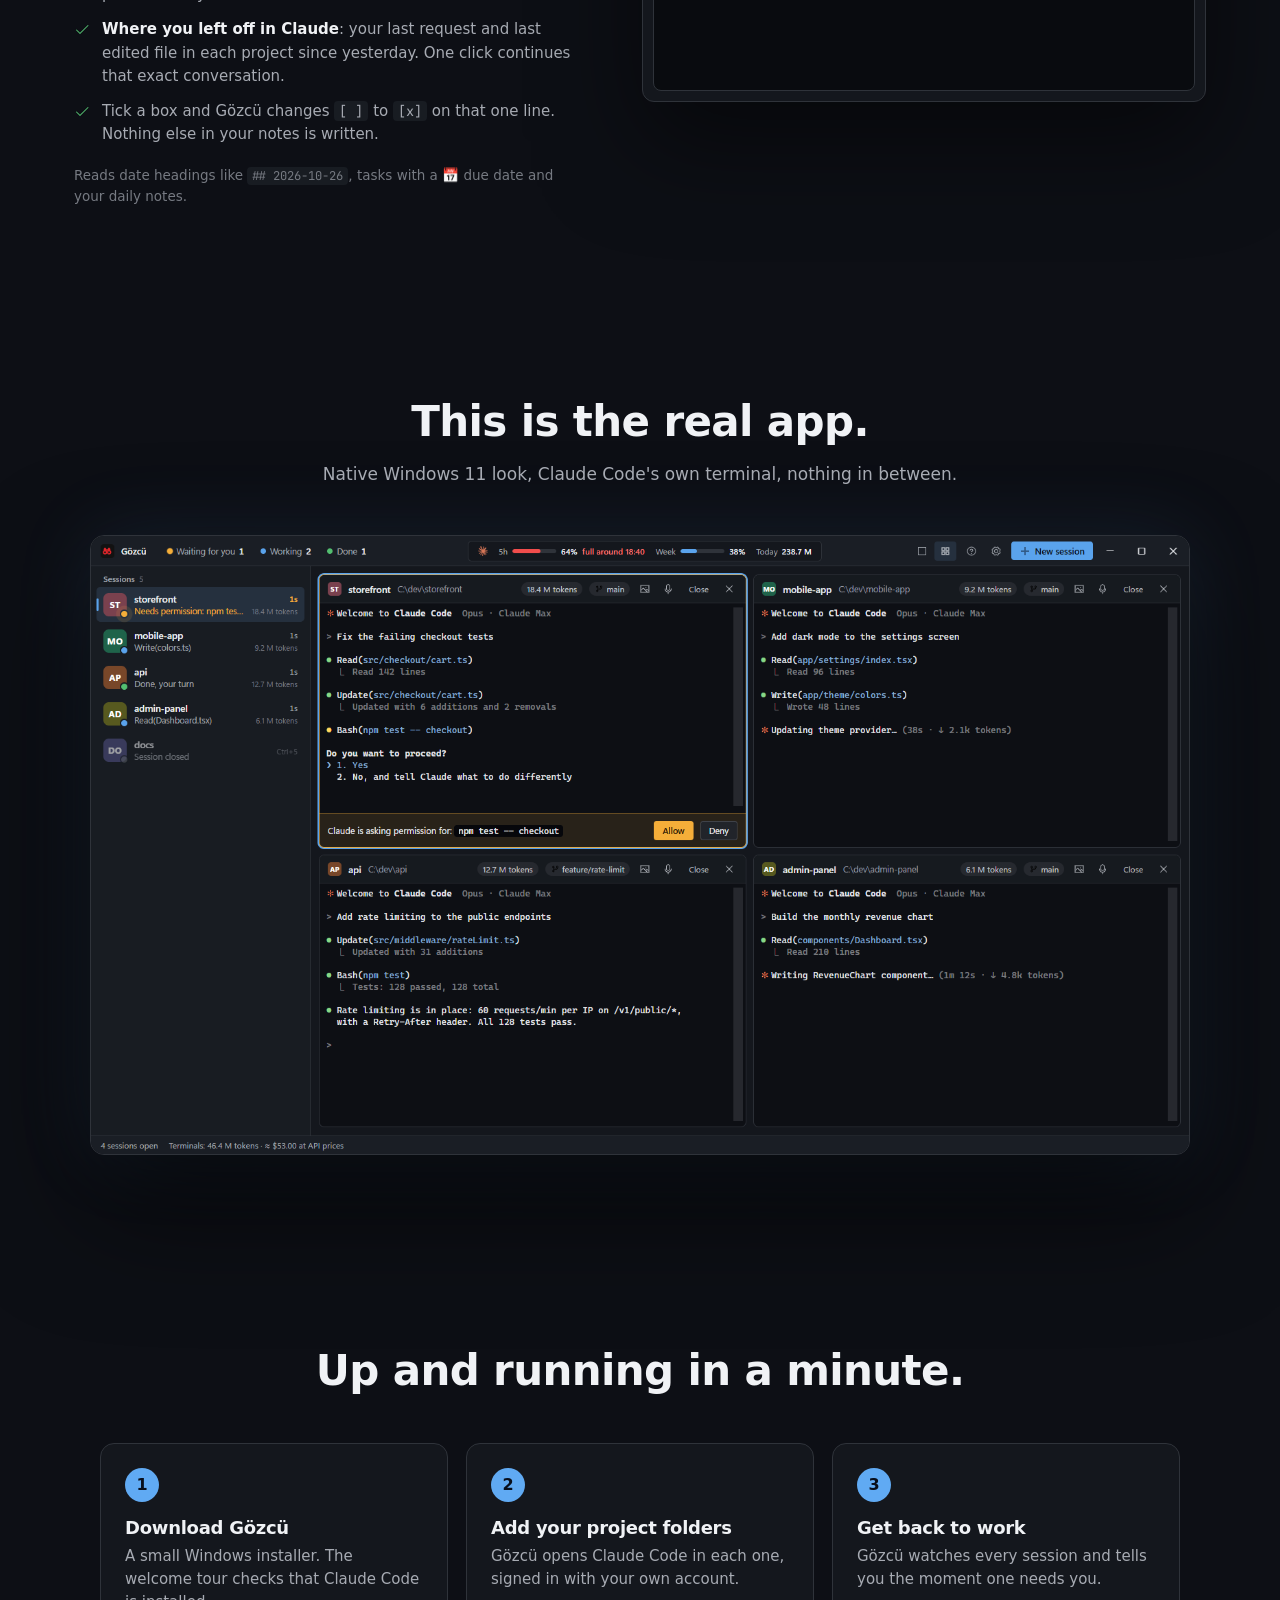
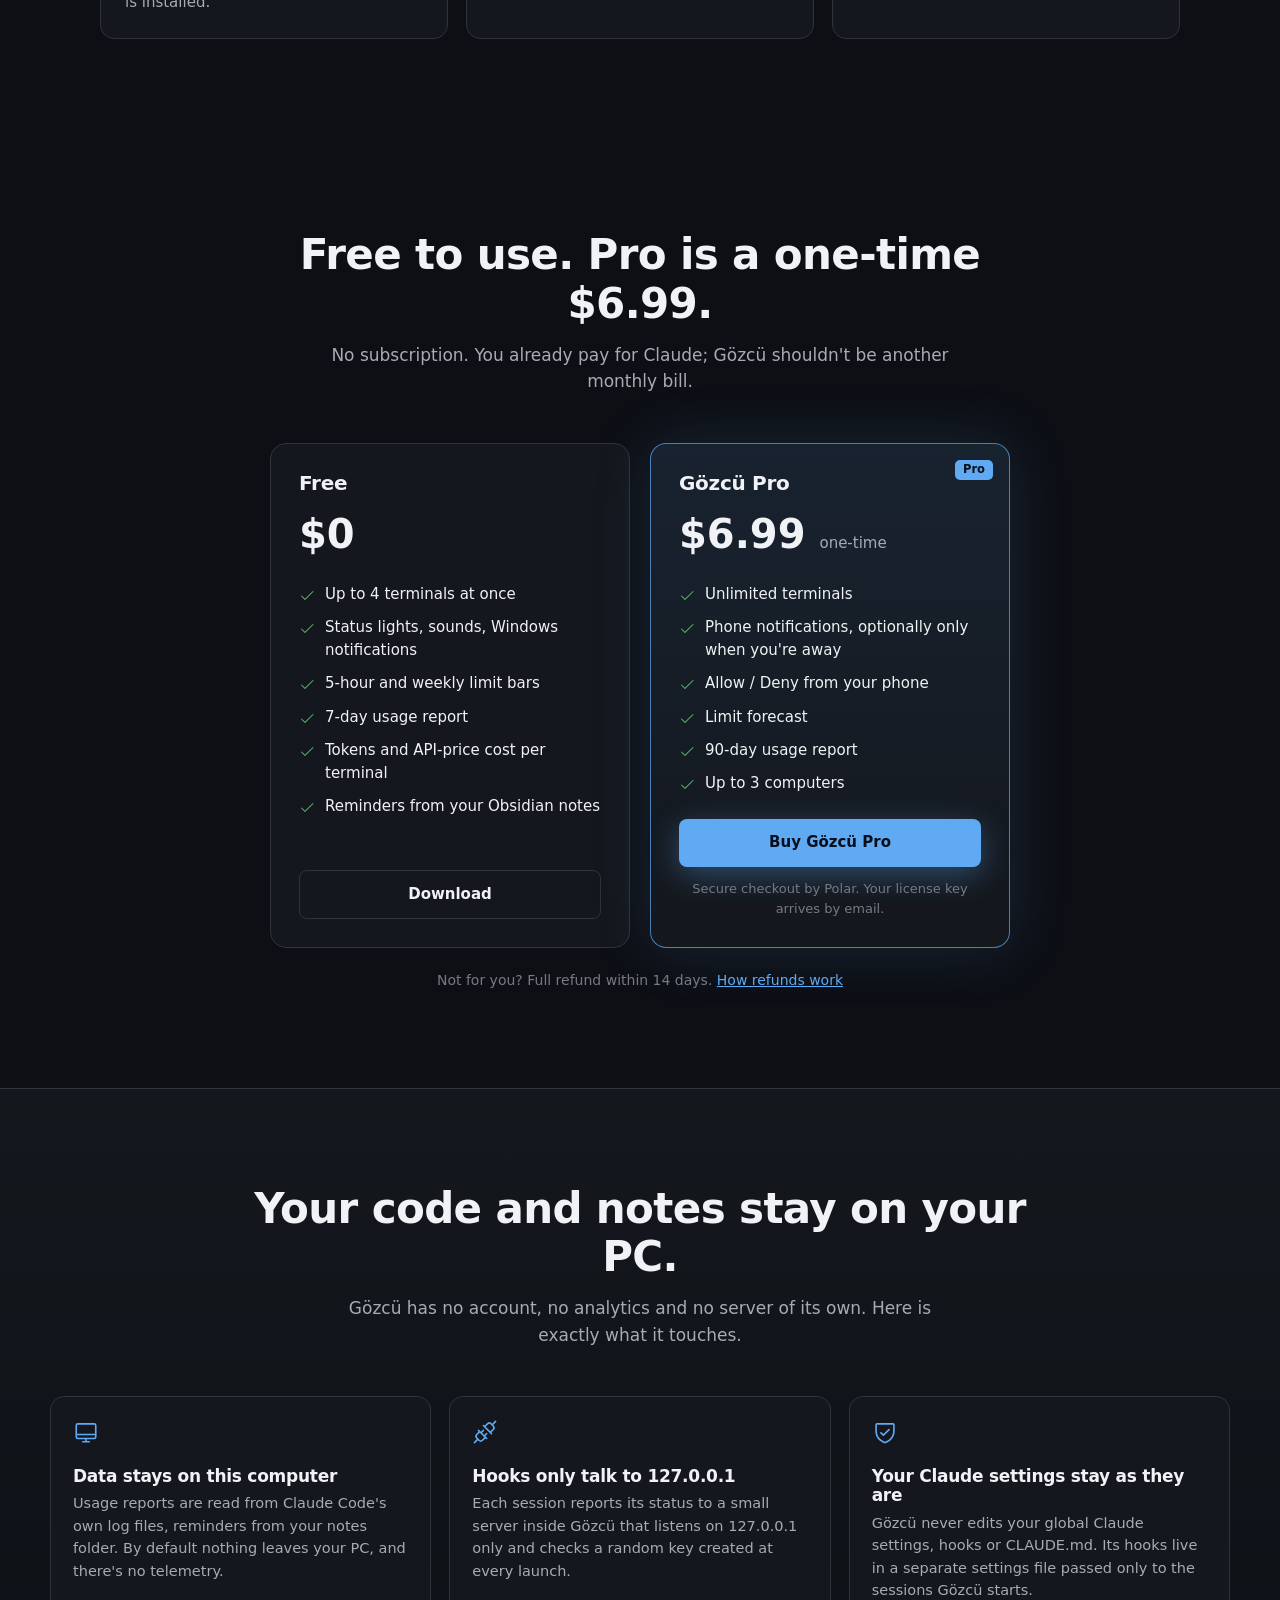
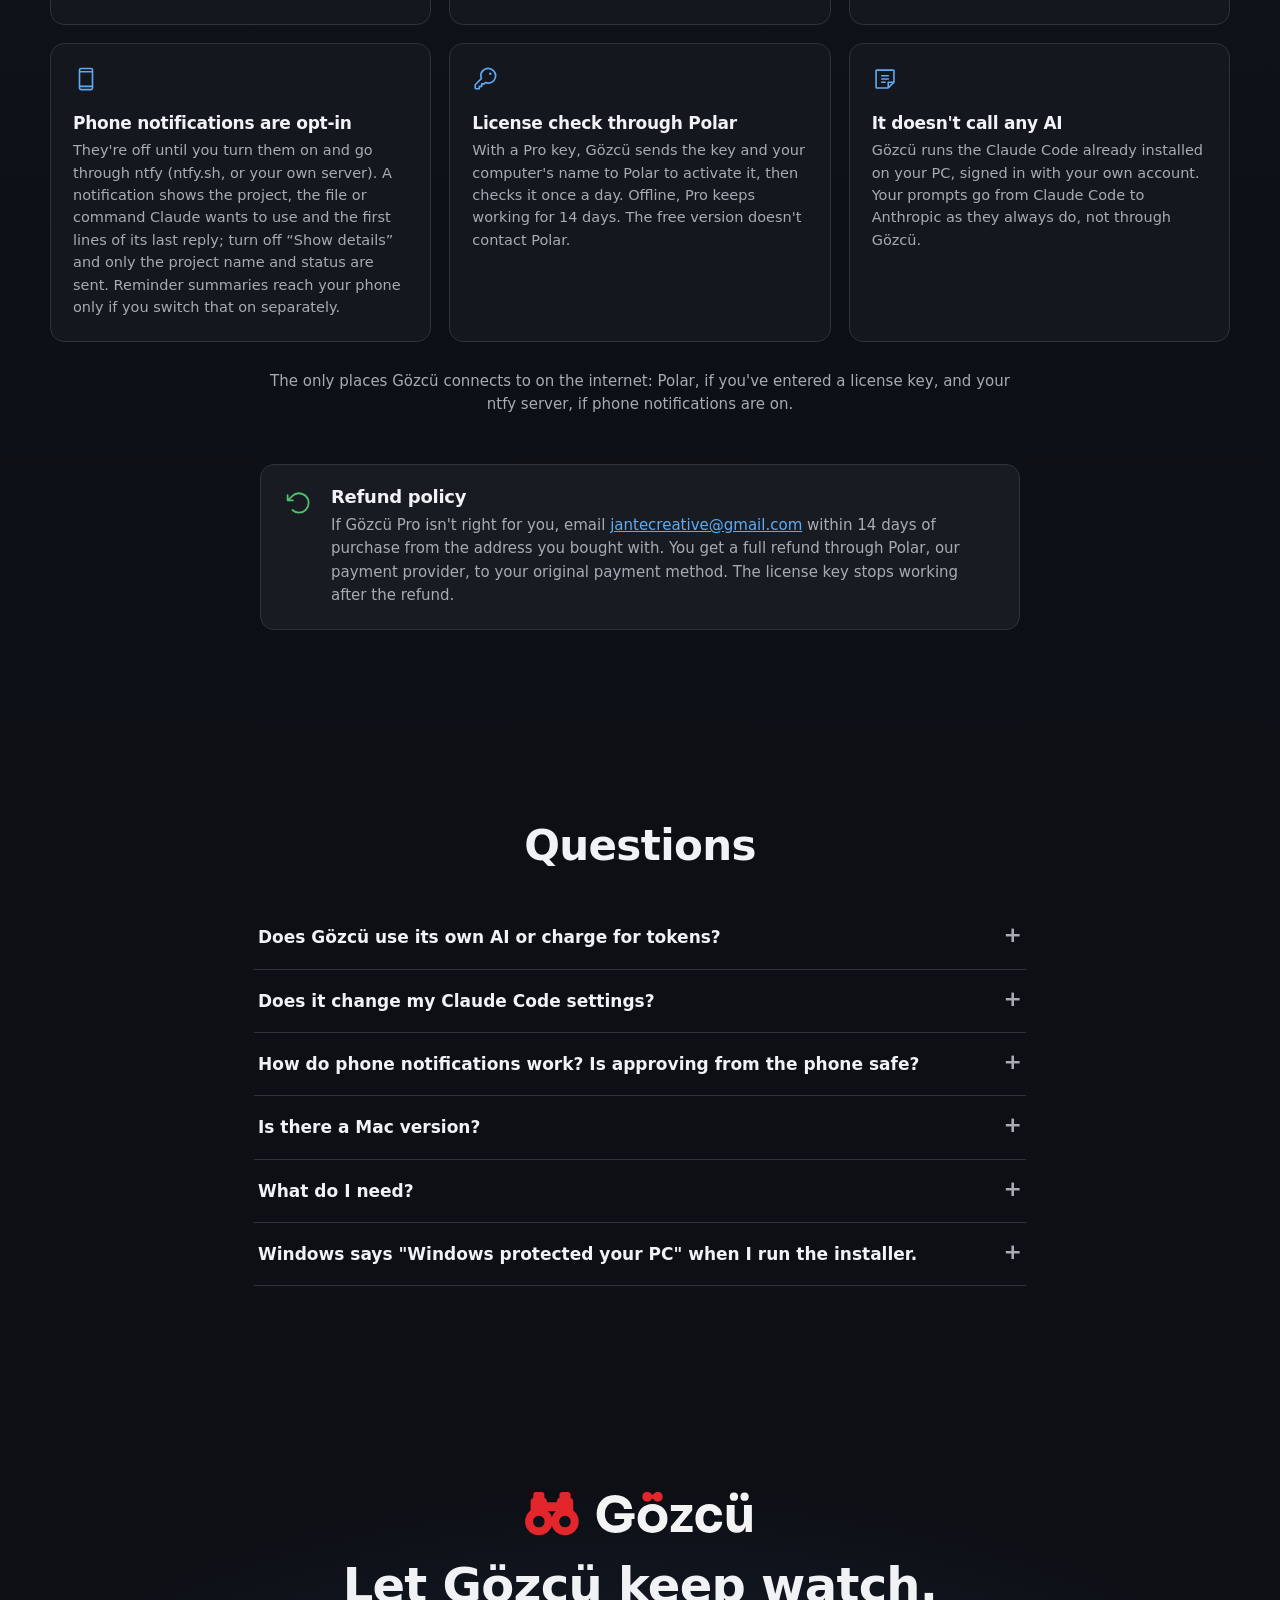
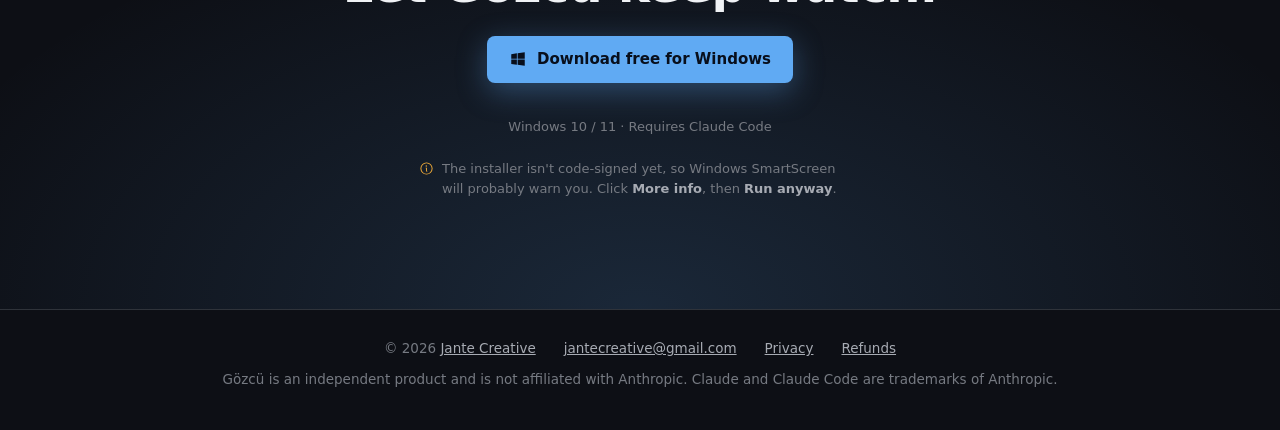
==== commit e507769c: "Telefondan yanıt yazma sayfası (yaz/), gizlilik ve SSS metinleri güncellendi Co-Authored-By: Claude " ====
--- a/index.html
+++ b/index.html
@@ -429,7 +429,7 @@
         <div class="pv reveal">
           <svg viewBox="0 0 256 256" aria-hidden="true"><path d="M176,16H80A24,24,0,0,0,56,40V216a24,24,0,0,0,24,24h96a24,24,0,0,0,24-24V40A24,24,0,0,0,176,16ZM72,64H184V192H72Zm8-32h96a8,8,0,0,1,8,8v8H72V40A8,8,0,0,1,80,32Zm96,192H80a8,8,0,0,1-8-8v-8H184v8A8,8,0,0,1,176,224Z"/></svg>
           <h3 data-i18n="pv.4t">Phone notifications are opt-in</h3>
-          <p data-i18n="pv.4d">They're off until you turn them on and go through ntfy (ntfy.sh, or your own server). Only the project name and status are sent, plus the command if you enable phone approvals. Reminder summaries reach your phone only if you switch that on separately.</p>
+          <p data-i18n="pv.4d">They're off until you turn them on and go through ntfy (ntfy.sh, or your own server). A notification shows the project, the file or command Claude wants to use and the first lines of its last reply; turn off “Show details” and only the project name and status are sent. Reminder summaries reach your phone only if you switch that on separately.</p>
         </div>
         <div class="pv reveal">
           <svg viewBox="0 0 256 256" aria-hidden="true"><path d="M216.57,39.43A80,80,0,0,0,83.91,120.78L28.69,176A15.86,15.86,0,0,0,24,187.31V216a16,16,0,0,0,16,16H72a8,8,0,0,0,8-8V208H96a8,8,0,0,0,8-8V184h16a8,8,0,0,0,5.66-2.34l9.56-9.57A79.73,79.73,0,0,0,160,176h.1A80,80,0,0,0,216.57,39.43ZM224,98.1c-1.09,34.09-29.75,61.86-63.89,61.9H160a63.7,63.7,0,0,1-23.65-4.51,8,8,0,0,0-8.84,1.68L116.69,168H96a8,8,0,0,0-8,8v16H72a8,8,0,0,0-8,8v16H40V187.31l58.83-58.82a8,8,0,0,0,1.68-8.84A63.72,63.72,0,0,1,96,95.92c0-34.14,27.81-62.8,61.9-63.89A64,64,0,0,1,224,98.1ZM192,76a12,12,0,1,1-12-12A12,12,0,0,1,192,76Z"/></svg>
@@ -458,7 +458,7 @@
       <h2 class="reveal" data-i18n="faq.title">Questions</h2>
       <details class="reveal"><summary data-i18n="q1">Does Gözcü use its own AI or charge for tokens?</summary><p data-i18n="a1">No. Gözcü opens the Claude Code already installed on your PC, signed in with your own Claude subscription. It never calls an AI itself.</p></details>
       <details class="reveal"><summary data-i18n="q2">Does it change my Claude Code settings?</summary><p data-i18n="a2">No. Status tracking uses a temporary settings file passed only to the sessions Gözcü starts. Your global Claude settings, hooks and CLAUDE.md stay exactly as they are.</p></details>
-      <details class="reveal"><summary data-i18n="q3">How do phone notifications work? Is approving from the phone safe?</summary><p data-i18n="a3">Gözcü uses ntfy, a free open-source notification app: scan a QR code and you're paired, no account needed. Only the project name and status are sent; with phone approvals on, the command Claude wants to run is included so you can see what you're allowing. Each Allow/Deny button carries a one-time code that expires after 10 minutes and only works for that request.</p></details>
+      <details class="reveal"><summary data-i18n="q3">How do phone notifications work? Is approving from the phone safe?</summary><p data-i18n="a3">Gözcü uses ntfy, a free open-source notification app: scan a QR code and you're paired, no account needed. Notifications say what Claude wants to do (for example “wants to create index.html”) and show the start of its last reply; you can turn details off. With phone control on you get Allow and Deny buttons, plus a Reply button that opens a small page where you type your next message. Every button carries a one-time code that only works for that moment and stops working once you answer on the computer.</p></details>
       <details class="reveal"><summary data-i18n="q4">Is there a Mac version?</summary><p data-i18n="a4">Not yet. Gözcü is built for Windows first, where tools like this are missing. Mac users can tell us they're interested at the email below.</p></details>
       <details class="reveal"><summary data-i18n="q5">What do I need?</summary><p data-i18n="a5">Windows 10 or 11 and Claude Code installed with a Claude Pro or Max plan (or API access).</p></details>
       <details class="reveal"><summary data-i18n="q6">Windows says "Windows protected your PC" when I run the installer.</summary><p data-i18n="a6">The installer isn't code-signed yet, and SmartScreen warns about unsigned apps that haven't been downloaded much. Click "More info", then "Run anyway". The installer comes straight from this site's GitHub releases.</p></details>
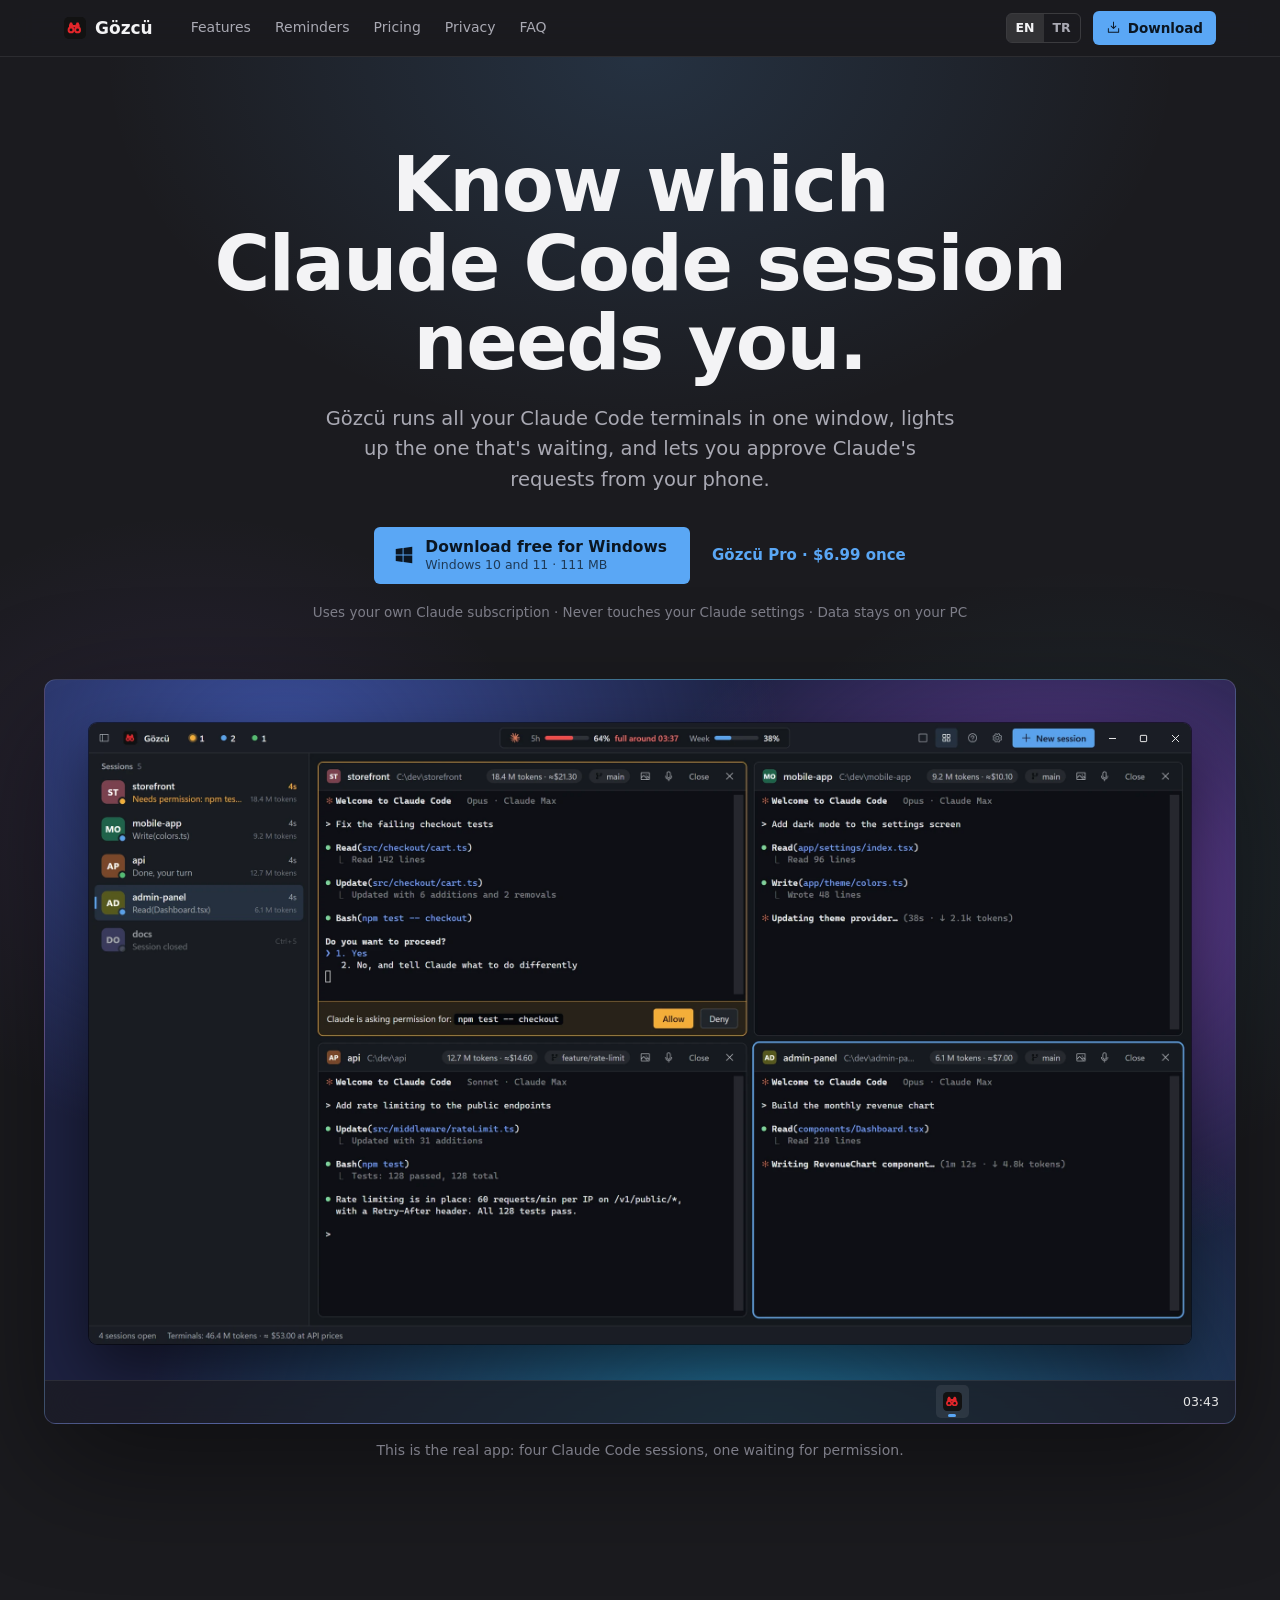
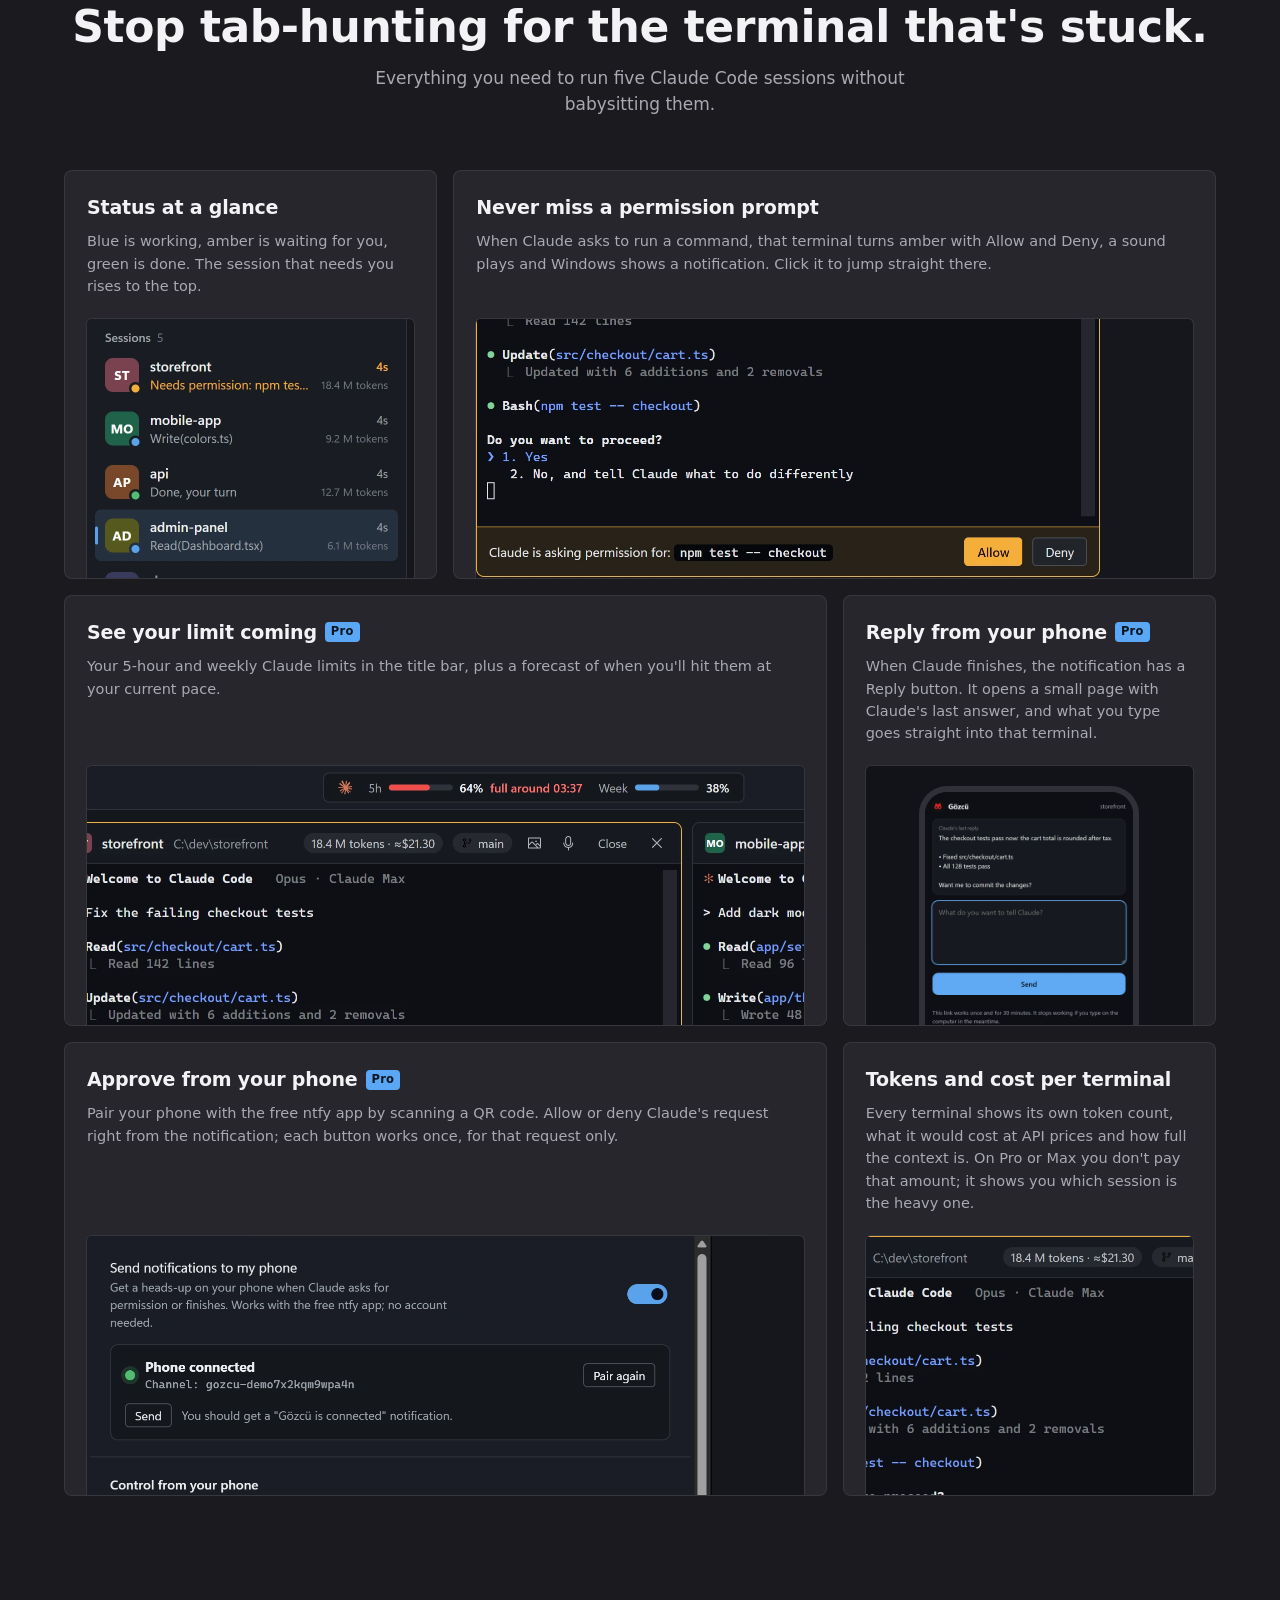
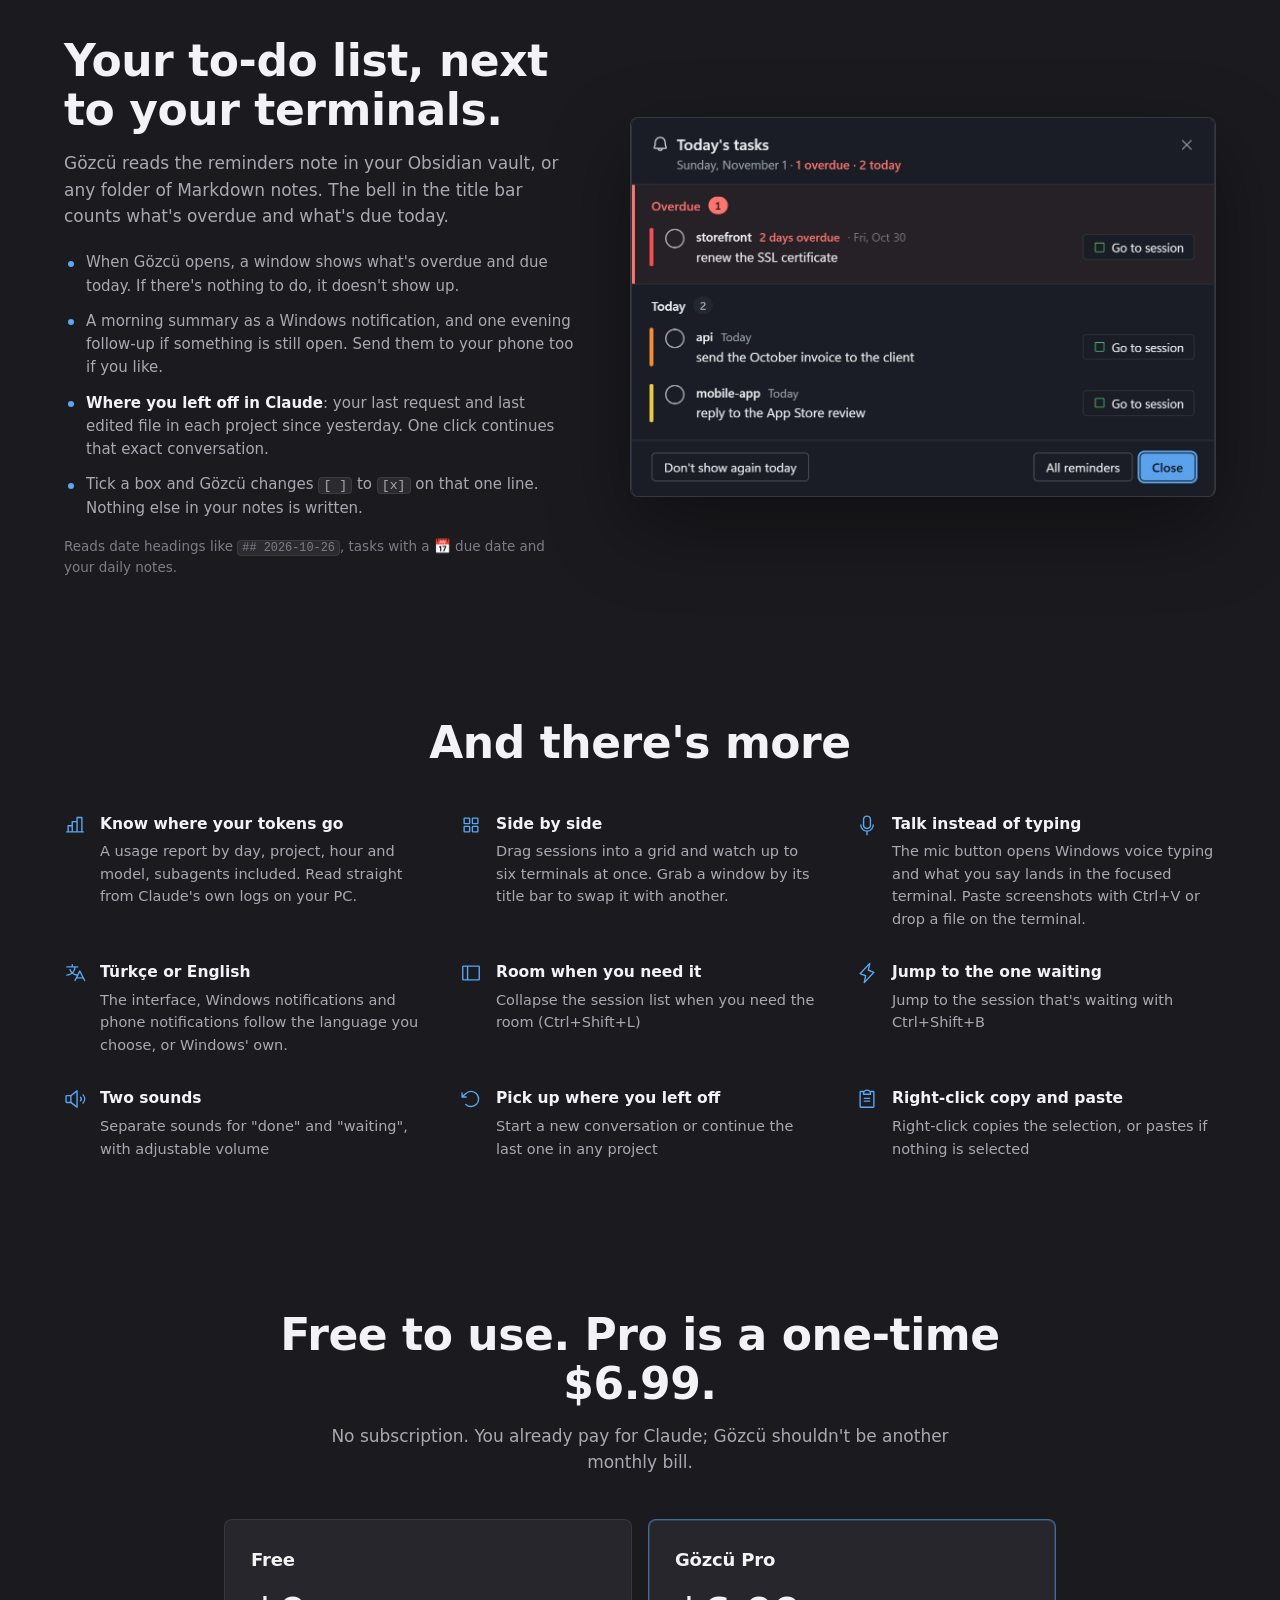
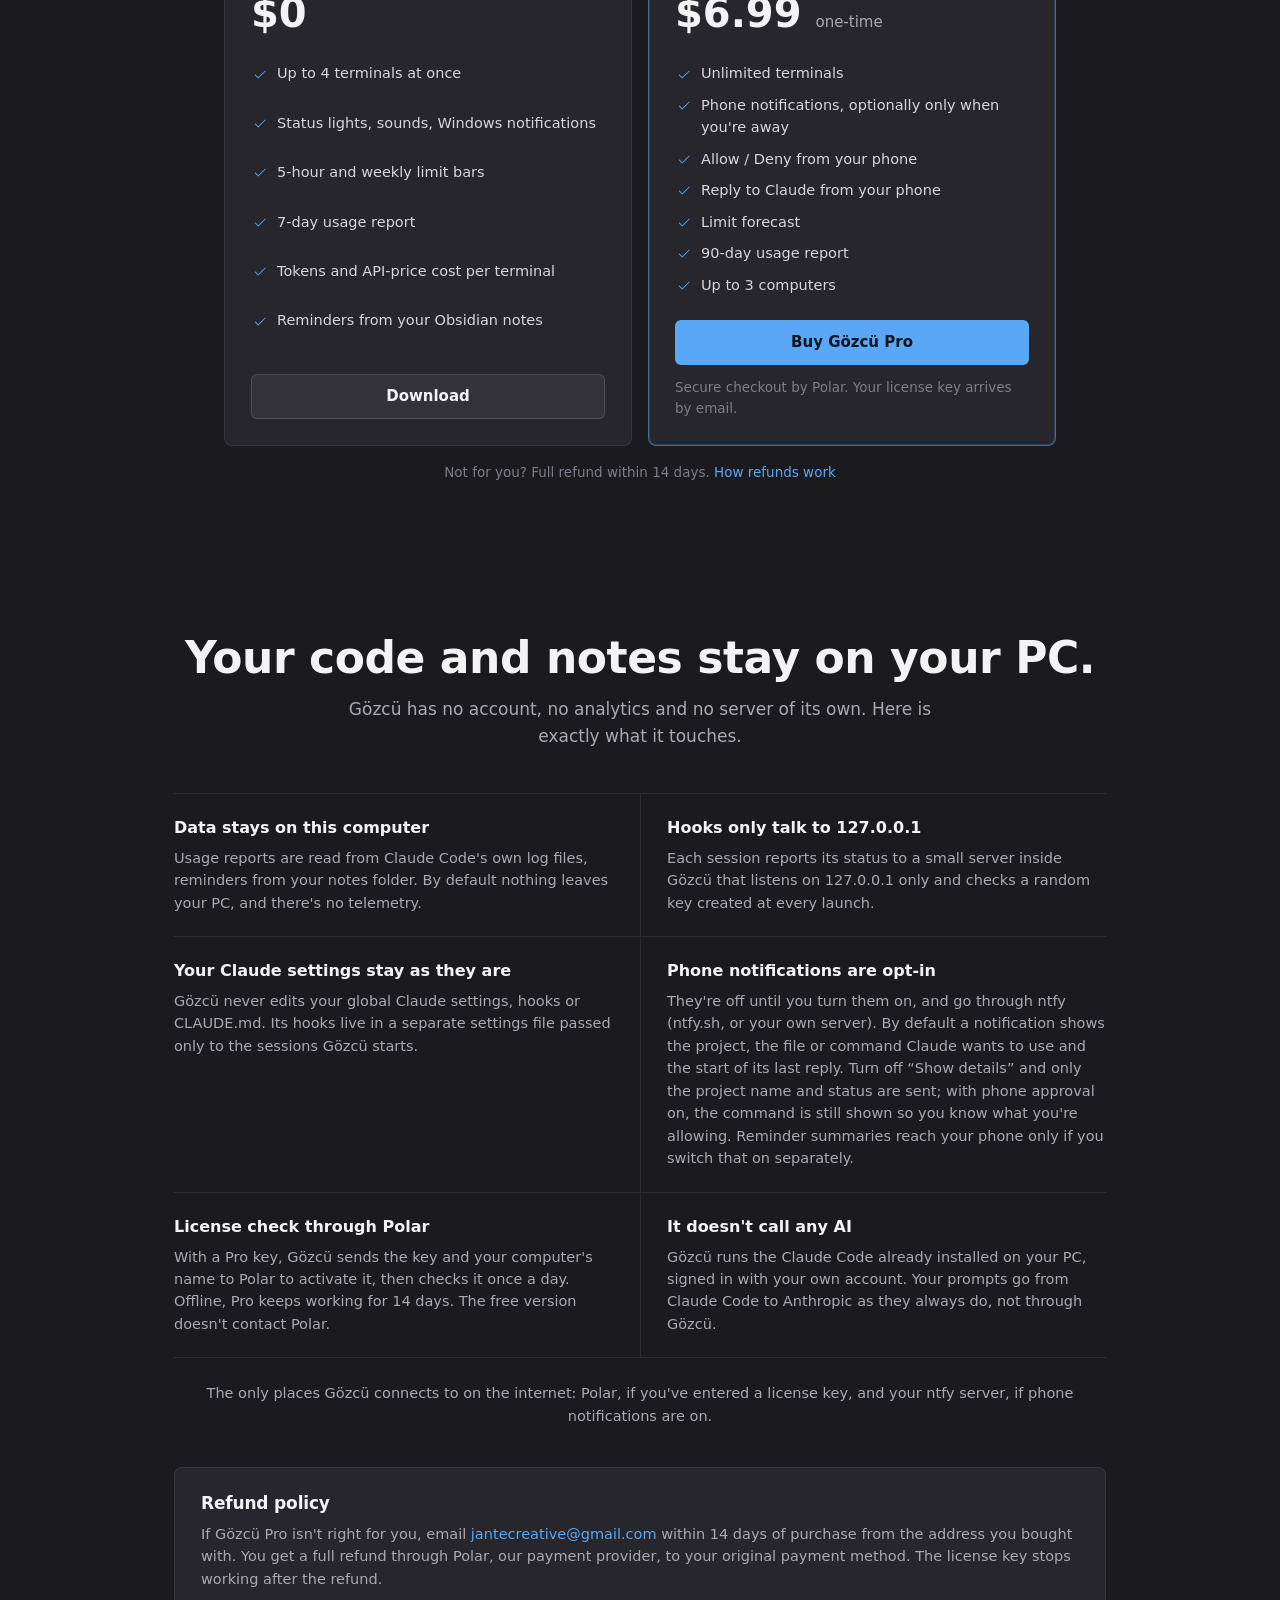
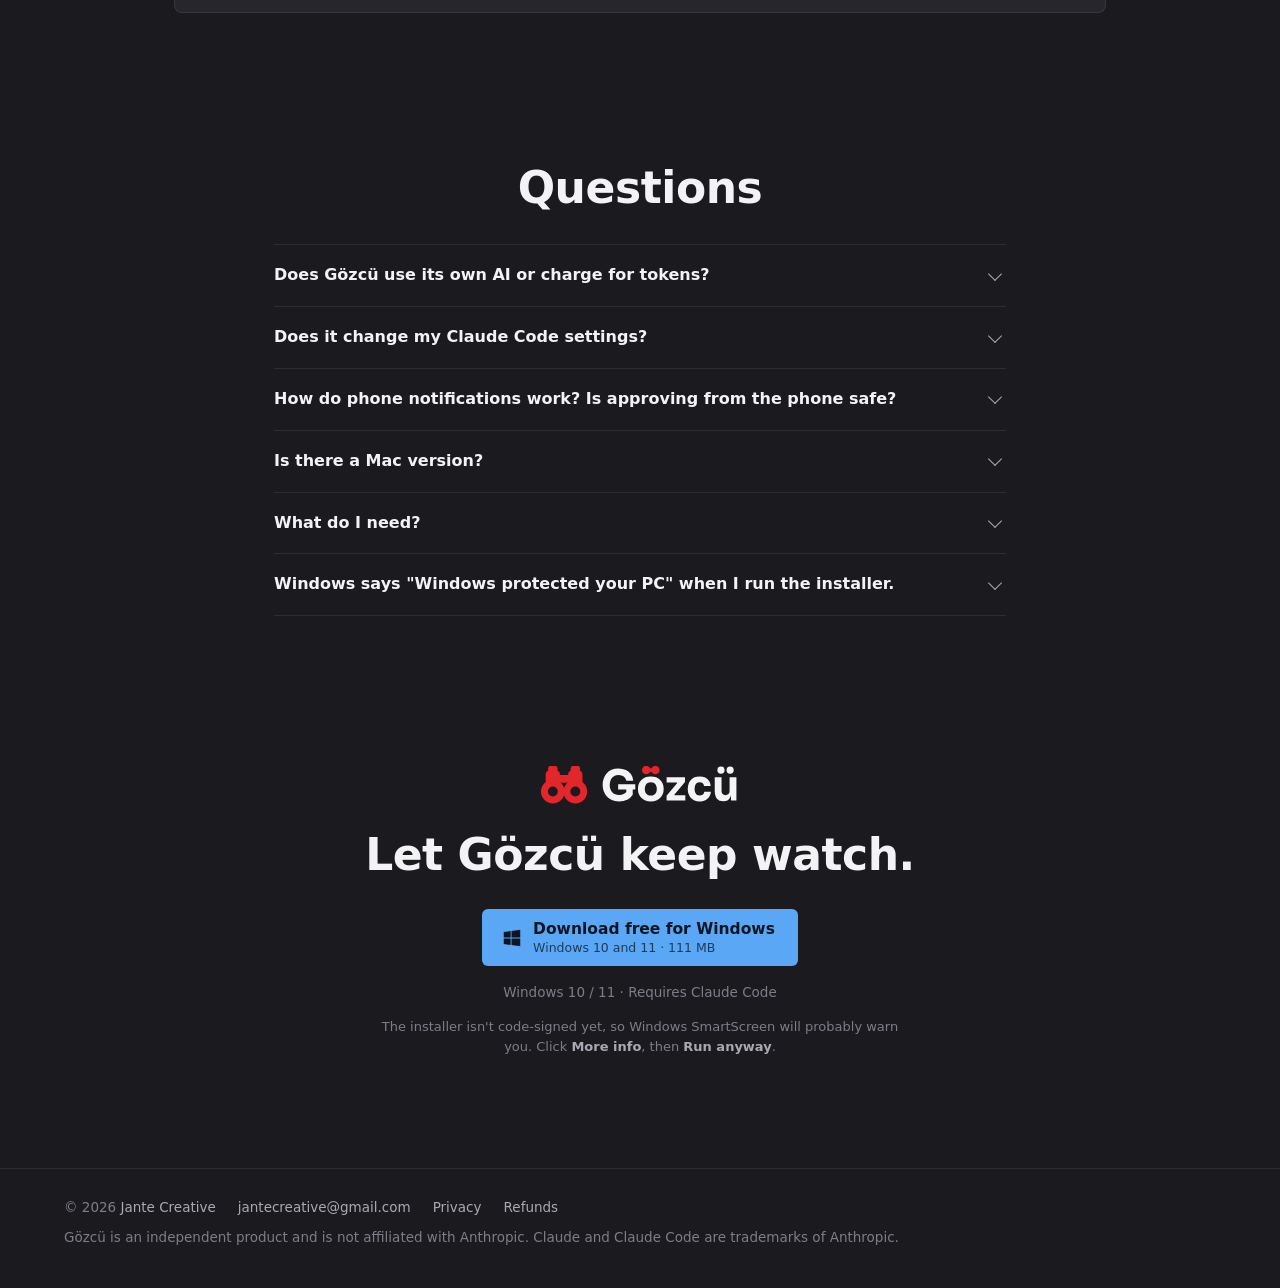
==== commit 8bc1ffb7: "Site yeniden tasarlandı: gerçek ekran görüntüleri, Windows masaüstü çerçevesi Düzen Files uygulaması" ====
--- a/index.html
+++ b/index.html
@@ -6,7 +6,7 @@
   <title>Gözcü — every Claude Code session, one window</title>
   <meta name="description" content="Gözcü runs all your Claude Code terminals in one Windows app, lights up the one waiting for you and lets you approve Claude's requests from your phone.">
   <link rel="canonical" href="https://jantecreative.github.io/gozcu-site/">
-  <meta name="theme-color" content="#16181e">
+  <meta name="theme-color" content="#1b1b1f">
   <meta property="og:type" content="website">
   <meta property="og:site_name" content="Gözcü">
   <meta property="og:url" content="https://jantecreative.github.io/gozcu-site/">
@@ -40,341 +40,139 @@
     "publisher": { "@type": "Organization", "name": "Jante Creative", "email": "jantecreative@gmail.com" }
   }
   </script>
-  <link rel="preconnect" href="https://fonts.googleapis.com">
-  <link rel="preconnect" href="https://fonts.gstatic.com" crossorigin>
-  <link href="https://fonts.googleapis.com/css2?family=JetBrains+Mono:wght@400;600&display=swap" rel="stylesheet">
   <link rel="stylesheet" href="styles.css">
 </head>
 <body>
   <header class="nav">
-    <a class="brand" href="#top"><img src="assets/gozcu-logo.svg" alt="Gözcü" width="137" height="26"></a>
-    <nav aria-label="Primary">
-      <a href="#features" data-i18n="nav.features">Features</a>
-      <a href="#reminders" data-i18n="nav.reminders">Reminders</a>
-      <a href="#pricing" data-i18n="nav.pricing">Pricing</a>
-      <a href="#privacy" data-i18n="nav.privacy">Privacy</a>
-      <a href="#faq" data-i18n="nav.faq">FAQ</a>
-    </nav>
-    <div class="nav-end">
-      <div class="lang" role="group" aria-label="Language">
-        <button data-lang="en" aria-pressed="true">EN</button>
-        <button data-lang="tr" aria-pressed="false">TR</button>
-      </div>
-      <a class="btn btn-primary btn-sm" href="#download" data-download data-i18n="cta.downloadShort">Download</a>
+    <div class="nav-in">
+      <a class="brand" href="#top"><img src="assets/logo.svg" alt="" width="22" height="22"><span>Gözcü</span></a>
+      <nav aria-label="Primary">
+        <a href="#features" data-i18n="nav.features">Features</a>
+        <a href="#reminders" data-i18n="nav.reminders">Reminders</a>
+        <a href="#pricing" data-i18n="nav.pricing">Pricing</a>
+        <a href="#privacy" data-i18n="nav.privacy">Privacy</a>
+        <a href="#faq" data-i18n="nav.faq">FAQ</a>
+      </nav>
+      <div class="nav-end">
+        <div class="lang" role="group" aria-label="Language">
+          <button data-lang="en" aria-pressed="true">EN</button>
+          <button data-lang="tr" aria-pressed="false">TR</button>
+        </div>
+        <a class="btn btn-accent btn-sm" href="#download" data-download>
+          <svg viewBox="0 0 256 256" aria-hidden="true"><path d="M224,144v64a8,8,0,0,1-8,8H40a8,8,0,0,1-8-8V144a8,8,0,0,1,16,0v56H208V144a8,8,0,0,1,16,0Zm-101.66,5.66a8,8,0,0,0,11.32,0l40-40a8,8,0,0,0-11.32-11.32L136,124.69V32a8,8,0,0,0-16,0v92.69L93.66,98.34a8,8,0,0,0-11.32,11.32Z"/></svg>
+          <span data-i18n="cta.downloadShort">Download</span>
+        </a>
+      </div>
     </div>
   </header>
 
   <main id="top">
-    <!-- Giriş: canlı demo -->
     <section class="hero">
-      <div class="hero-copy">
-        <p class="eyebrow reveal"><img src="assets/claude.svg" alt="" width="14" height="14"><span data-i18n="hero.eyebrow">For Claude Code on Windows</span></p>
-        <h1 class="reveal" data-i18n="hero.title">Know which Claude&nbsp;Code session needs&nbsp;you.</h1>
-        <p class="lede reveal" data-i18n="hero.lede">Gözcü runs all your Claude Code terminals in one window, lights up the one that's waiting, and lets you approve Claude's requests from your phone.</p>
-        <div class="hero-cta reveal">
-          <a class="btn btn-primary" href="#download" data-download>
-            <svg viewBox="0 0 24 24" aria-hidden="true"><path d="M3 5.5 10.5 4.4v7.1H3zm8.5-1.2L21 3v8.5h-9.5zM3 12.5h7.5v7.1L3 18.5zm8.5 0H21V21l-9.5-1.3z"/></svg>
-            <span data-i18n="cta.download">Download free for Windows</span>
-          </a>
-          <a class="btn btn-ghost" href="#pricing" data-i18n="cta.pro">Gözcü Pro · $6.99 once</a>
-        </div>
-        <p class="ss-note reveal"><svg viewBox="0 0 256 256" aria-hidden="true"><path d="M128,24A104,104,0,1,0,232,128,104.11,104.11,0,0,0,128,24Zm0,192a88,88,0,1,1,88-88A88.1,88.1,0,0,1,128,216Zm16-40a8,8,0,0,1-8,8,16,16,0,0,1-16-16V128a8,8,0,0,1,0-16,16,16,0,0,1,16,16v40A8,8,0,0,1,144,176ZM112,84a12,12,0,1,1,12,12A12,12,0,0,1,112,84Z"/></svg><span data-i18n="ss.note">The installer isn't code-signed yet, so Windows SmartScreen will probably warn you. Click <b>More info</b>, then <b>Run anyway</b>.</span></p>
-        <p class="hero-note reveal" data-i18n="hero.note">Uses your own Claude subscription · Never touches your Claude settings · Data stays on your PC</p>
-      </div>
-
-      <div class="stage reveal" aria-hidden="true">
-        <div class="glow"></div>
-        <div class="app" id="demo">
-          <div class="app-bar">
-            <span class="app-brand"><img src="assets/logo.svg" alt="" width="16" height="16">Gözcü</span>
-            <span class="tally"><i class="d st-wait"></i><b id="t-wait">0</b><i class="d st-work"></i><b id="t-work">2</b><i class="d st-done"></i><b id="t-done">1</b></span>
-            <span class="usage-pill">
-              <img src="assets/claude.svg" alt="" width="11" height="11">
-              <span class="ul" data-i18n="demo.5h">5h</span>
-              <span class="ubar"><span id="u-fill"></span></span>
-              <b id="u-pct">48%</b>
-              <span class="ueta" id="u-eta"></span>
-            </span>
-            <span class="wins"><i>&#x2500;</i><i>&#x25A2;</i><i>&#x2715;</i></span>
-          </div>
-          <div class="app-body">
-            <ul class="rail">
-              <li class="row st-work is-current" id="r-a"><span class="av" style="--h:20">ST<i class="pres"></i></span><span class="tx"><b>storefront</b><small id="a-task">Edit(cart.ts)</small></span></li>
-              <li class="row st-work" id="r-b"><span class="av" style="--h:150">MO<i class="pres"></i></span><span class="tx"><b>mobile-app</b><small data-i18n="demo.taskB">Write(colors.ts)</small></span></li>
-              <li class="row st-done" id="r-c"><span class="av" style="--h:250">AP<i class="pres"></i></span><span class="tx"><b>api</b><small data-i18n="demo.done">Done, your turn</small></span></li>
-              <li class="row st-idle" id="r-d"><span class="av" style="--h:320">AD<i class="pres"></i></span><span class="tx"><b>admin-panel</b><small data-i18n="demo.idle">Waiting for your message</small></span></li>
-            </ul>
-            <div class="pane" id="pane">
-              <div class="phead"><span class="av sm" style="--h:20">ST</span><b>storefront</b><span class="path">C:\dev\storefront</span><span class="chip">main</span></div>
-              <pre class="term" id="term"></pre>
-              <div class="ask" id="ask">
-                <span><span data-i18n="demo.askText">Claude wants to run</span> <code>npm test</code></span>
-                <span class="ask-btns"><span class="yes" data-i18n="demo.allow">Allow</span><span class="no" data-i18n="demo.deny">Deny</span></span>
-              </div>
-            </div>
-          </div>
-        </div>
-
-        <!-- iPhone 16 Pro oranlarında (71,5 × 149,6 mm), iOS kilit ekranı; ntfy bildirimi basılı tutunca düğmelerini açar. -->
-        <div class="phone" id="phone" aria-hidden="true">
-          <span class="hw hw-action"></span><span class="hw hw-up"></span><span class="hw hw-down"></span><span class="hw hw-power"></span><span class="hw hw-cam"></span>
-          <div class="bezel">
-            <div class="screen" id="screen">
-              <div class="island"></div>
-              <div class="sbar">
-                <svg viewBox="0 0 18 12"><rect x="0" y="8" width="3" height="4" rx="1"/><rect x="5" y="5.5" width="3" height="6.5" rx="1"/><rect x="10" y="3" width="3" height="9" rx="1"/><rect x="15" y="0" width="3" height="12" rx="1"/></svg>
-                <svg viewBox="0 0 16 12"><path d="M8 2.2c2.4 0 4.6.9 6.2 2.5l1.3-1.3A10.6 10.6 0 0 0 8 .3 10.6 10.6 0 0 0 .5 3.4l1.3 1.3A8.7 8.7 0 0 1 8 2.2Zm0 3.7c1.4 0 2.7.5 3.6 1.4l1.3-1.3A7 7 0 0 0 8 4a7 7 0 0 0-4.9 2l1.3 1.3c1-.9 2.2-1.4 3.6-1.4Zm0 3.6c-.5 0-1 .2-1.3.6L8 11.5l1.3-1.4c-.3-.4-.8-.6-1.3-.6Z"/></svg>
-                <span class="batt"><i></i></span>
-              </div>
-              <div class="ph-date" id="ph-date">Thursday, October 23</div>
-              <div class="ph-time" id="ph-time">21:42</div>
-              <div class="dim"></div>
-              <div class="toast" id="toast">
-                <div class="notif" id="notif">
-                  <img src="assets/ntfy.png" alt="" width="34" height="34">
-                  <div>
-                    <div class="n-head"><b><span>storefront</span> <span data-i18n="demo.waiting">is waiting for you</span></b><small data-i18n="demo.now">now</small></div>
-                    <p><span data-i18n="demo.askText">Claude wants to run</span> npm test</p>
-                  </div>
-                </div>
-                <div class="acts"><span class="t-yes" id="t-yes" data-i18n="demo.allow">Allow</span><span data-i18n="demo.deny">Deny</span></div>
-              </div>
-              <div class="qbtn q-left"><svg viewBox="0 0 256 256"><path d="M184,16H72A16,16,0,0,0,56,32V77.33a16.12,16.12,0,0,0,3.2,9.6L80,114.67V224a16,16,0,0,0,16,16h64a16,16,0,0,0,16-16V114.67l20.8-27.74a16.12,16.12,0,0,0,3.2-9.6V32A16,16,0,0,0,184,16ZM136,152a8,8,0,0,1-16,0V120a8,8,0,0,1,16,0ZM72,56V32H184V56Z"/></svg></div>
-              <div class="qbtn q-right"><svg viewBox="0 0 256 256"><path d="M208,56H180.28L166.65,35.56A8,8,0,0,0,160,32H96a8,8,0,0,0-6.65,3.56L75.71,56H48A24,24,0,0,0,24,80V192a24,24,0,0,0,24,24H208a24,24,0,0,0,24-24V80A24,24,0,0,0,208,56Zm-44,76a36,36,0,1,1-36-36A36,36,0,0,1,164,132Z"/></svg></div>
-              <div class="home-ind"></div>
-              <div class="tap" id="tap"></div>
-            </div>
-          </div>
-        </div>
-      </div>
-    </section>
-
-    <!-- Güven şeridi -->
-    <section class="strip">
-      <span class="reveal"><svg viewBox="0 0 256 256" aria-hidden="true"><path d="M229.66,77.66l-128,128a8,8,0,0,1-11.32,0l-56-56a8,8,0,0,1,11.32-11.32L96,188.69,218.34,66.34a8,8,0,0,1,11.32,11.32Z"/></svg><span data-i18n="strip.1">Works with Claude Pro &amp; Max</span></span>
-      <span class="reveal"><svg viewBox="0 0 256 256" aria-hidden="true"><path d="M229.66,77.66l-128,128a8,8,0,0,1-11.32,0l-56-56a8,8,0,0,1,11.32-11.32L96,188.69,218.34,66.34a8,8,0,0,1,11.32,11.32Z"/></svg><span data-i18n="strip.2">Real Claude Code terminals, not a wrapper chat</span></span>
-      <span class="reveal"><svg viewBox="0 0 256 256" aria-hidden="true"><path d="M229.66,77.66l-128,128a8,8,0,0,1-11.32,0l-56-56a8,8,0,0,1,11.32-11.32L96,188.69,218.34,66.34a8,8,0,0,1,11.32,11.32Z"/></svg><span data-i18n="strip.3">Your Claude settings stay untouched</span></span>
-      <span class="reveal"><svg viewBox="0 0 256 256" aria-hidden="true"><path d="M229.66,77.66l-128,128a8,8,0,0,1-11.32,0l-56-56a8,8,0,0,1,11.32-11.32L96,188.69,218.34,66.34a8,8,0,0,1,11.32,11.32Z"/></svg><span data-i18n="strip.4">English &amp; Türkçe</span></span>
-    </section>
-
-    <!-- Özellikler -->
+      <h1 data-i18n="hero.title">Know which Claude&nbsp;Code session needs&nbsp;you.</h1>
+      <p class="lede" data-i18n="hero.lede">Gözcü runs all your Claude Code terminals in one window, lights up the one that's waiting, and lets you approve Claude's requests from your phone.</p>
+      <div class="hero-cta">
+        <a class="btn btn-accent btn-lg" href="#download" data-download>
+          <svg viewBox="0 0 24 24" aria-hidden="true"><path d="M3 5.5 10.5 4.4v7.1H3zm8.5-1.2L21 3v8.5h-9.5zM3 12.5h7.5v7.1L3 18.5zm8.5 0H21V21l-9.5-1.3z"/></svg>
+          <span class="two"><b data-i18n="cta.download">Download free for Windows</b><small data-i18n="cta.downloadSub">Windows 10 and 11 · 111 MB</small></span>
+        </a>
+        <a class="link" href="#pricing" data-i18n="cta.pro">Gözcü Pro · $6.99 once</a>
+      </div>
+      <p class="hero-note" data-i18n="hero.note">Uses your own Claude subscription · Never touches your Claude settings · Data stays on your PC</p>
+    </section>
+
+    <!-- Gerçek uygulama, Windows masaüstünde -->
+    <section class="desk-wrap" aria-label="Screenshot">
+      <figure class="desk">
+        <div class="win">
+          <img data-shot="izgara" src="assets/shots/izgara-en.webp" width="1600" height="900" alt="Gözcü with four Claude Code sessions in a grid. The storefront session is asking for permission to run npm test, with Allow and Deny buttons." fetchpriority="high">
+          <span class="caption-btns" aria-hidden="true">
+            <i><svg viewBox="0 0 10 10"><path d="M0 5h10"/></svg></i>
+            <i><svg viewBox="0 0 10 10"><rect x=".5" y=".5" width="9" height="9" rx="1"/></svg></i>
+            <i><svg viewBox="0 0 10 10"><path d="M0 0l10 10M10 0 0 10"/></svg></i>
+          </span>
+        </div>
+        <div class="taskbar" aria-hidden="true">
+          <span class="tb-start"><i></i><i></i><i></i><i></i></span>
+          <span class="tb-app is-open"><img src="assets/logo.svg" alt=""></span>
+          <span class="tb-clock" id="clock">14:20</span>
+        </div>
+      </figure>
+      <figcaption class="desk-cap" data-i18n="desk.cap">This is the real app: four Claude Code sessions, one waiting for permission.</figcaption>
+    </section>
+
     <section class="features" id="features">
-      <h2 class="reveal" data-i18n="feat.title">Stop tab-hunting for the terminal that's stuck.</h2>
-      <p class="sub reveal" data-i18n="feat.sub">Everything you need to run five Claude Code sessions without babysitting them.</p>
-      <div class="grid">
-        <article class="card reveal">
-          <div class="art art-status" aria-hidden="true">
-            <ul class="mrail" id="sc-status">
-              <li class="row" data-k="a"><span class="av" style="--h:20">ST<i class="pres"></i></span><span class="tx"><b>storefront</b><small></small></span></li>
-              <li class="row" data-k="b"><span class="av" style="--h:150">MO<i class="pres"></i></span><span class="tx"><b>mobile-app</b><small></small></span></li>
-              <li class="row" data-k="c"><span class="av" style="--h:250">AP<i class="pres"></i></span><span class="tx"><b>api</b><small></small></span></li>
-            </ul>
-          </div>
+      <h2 data-i18n="feat.title">Stop tab-hunting for the terminal that's stuck.</h2>
+      <p class="sub" data-i18n="feat.sub">Everything you need to run five Claude Code sessions without babysitting them.</p>
+
+      <div class="cards">
+        <article class="card">
           <h3 data-i18n="f1.t">Status at a glance</h3>
           <p data-i18n="f1.d">Blue is working, amber is waiting for you, green is done. The session that needs you rises to the top.</p>
-        </article>
-        <article class="card reveal">
-          <div class="art art-notify" aria-hidden="true">
-            <div class="desk" id="sc-notify">
-              <div class="dwin"><div class="dwin-bar"><img src="assets/logo.svg" alt="" width="10" height="10">Gözcü</div><div class="dwin-body"><span class="dl"></span><span class="dl s"></span><span class="dl"></span><div class="dask"><span data-i18n="demo.allow">Allow</span></div></div></div>
-              <div class="wtoast">
-                <div class="wt-head"><img src="assets/logo.svg" alt="" width="12" height="12">Gözcü<span>✕</span></div>
-                <b><span>storefront</span> <span data-i18n="demo.waiting">is waiting for you</span></b>
-                <small><span data-i18n="demo.askText">Claude wants to run</span> npm test</small>
-              </div>
-              <div class="snd"><svg viewBox="0 0 256 256"><path d="M155.51,24.81a8,8,0,0,0-8.42.88L77.25,80H32A16,16,0,0,0,16,96v64a16,16,0,0,0,16,16H77.25l69.84,54.31A8,8,0,0,0,160,224V32A8,8,0,0,0,155.51,24.81Z"/></svg><i></i><i></i></div>
-              <div class="taskbar"><i class="tb-win"></i><i></i><i class="tb-app"></i><i></i></div>
-              <svg class="cursor" viewBox="0 0 16 22"><path d="M1 1v17l4.2-4.1 2.9 6.6 2.6-1.1-2.9-6.5H14Z"/></svg>
-            </div>
-          </div>
-          <h3 data-i18n="f2.t">A sound and a notification</h3>
-          <p data-i18n="f2.d">Get pinged the moment Claude asks for permission or finishes. Click the notification to jump straight to that terminal.</p>
-        </article>
-        <article class="card reveal pro">
-          <span class="pro-badge">Pro</span>
-          <div class="art art-remote" aria-hidden="true">
-            <div class="remote" id="sc-remote">
-              <div class="lap"><div class="lap-scr"><div class="row"><span class="av" style="--h:20">ST<i class="pres"></i></span><span class="tx"><b>storefront</b><small></small></span></div></div><div class="lap-base"></div></div>
-              <div class="pkt"><i></i><i></i><i></i></div>
-              <div class="mph"><div class="mph-scr"><span class="mph-isl"></span>
-                <div class="mn"><img src="assets/ntfy.png" alt="" width="14" height="14"><span><b>storefront</b><small>npm test</small></span></div>
-                <div class="macts"><span class="m-yes" data-i18n="demo.allow">Allow</span><span data-i18n="demo.deny">Deny</span></div>
-                <span class="mtap"></span>
-              </div></div>
-            </div>
-          </div>
-          <h3 data-i18n="f3.t">Approve from your phone</h3>
-          <p data-i18n="f3.d">Away from the desk? Allow or deny Claude's request right from the notification. Each button works once, for that request only.</p>
-        </article>
-        <article class="card reveal pro">
-          <span class="pro-badge">Pro</span>
-          <div class="art art-limit" aria-hidden="true">
-            <div class="lpop" id="sc-limit">
-              <div class="lrow"><span data-i18n="demo.5h">5h</span><span class="lbar"><span class="lproj"></span><span class="lfill"></span><span class="lmark"></span></span><b class="lpct">0%</b></div>
-              <div class="leta"><svg viewBox="0 0 256 256"><path d="M128,24A104,104,0,1,0,232,128,104.11,104.11,0,0,0,128,24Zm56,112H128a8,8,0,0,1-8-8V72a8,8,0,0,1,16,0v48h48a8,8,0,0,1,0,16Z"/></svg><span data-i18n="f4.eta">full around 14:20</span></div>
-              <div class="lrow wk"><span data-i18n="lim.week">Week</span><span class="lbar"><span class="lfill"></span></span><b class="lpct">0%</b></div>
-            </div>
-          </div>
-          <h3 data-i18n="f4.t">See your limit coming</h3>
+          <div class="shot"><img data-shot="durum" src="assets/shots/durum-en.webp" width="320" height="260" alt="" loading="lazy"></div>
+        </article>
+        <article class="card wide">
+          <h3 data-i18n="f2b.t">Never miss a permission prompt</h3>
+          <p data-i18n="f2b.d">When Claude asks to run a command, that terminal turns amber with Allow and Deny, a sound plays and Windows shows a notification. Click it to jump straight there.</p>
+          <div class="shot pin-right"><img data-shot="izin" src="assets/shots/izin-en.webp" width="624" height="260" alt="" loading="lazy"></div>
+        </article>
+        <article class="card wide">
+          <h3><span data-i18n="f4.t">See your limit coming</span><span class="pro">Pro</span></h3>
           <p data-i18n="f4.d">Your 5-hour and weekly Claude limits in the title bar, plus a forecast of when you'll hit them at your current pace.</p>
-        </article>
-        <article class="card reveal">
-          <div class="art art-report" aria-hidden="true">
-            <div class="rp" id="sc-report">
-              <div class="rp-tabs"><span data-r="7">7d</span><span data-r="30">30d</span><span data-r="90">90d</span><b class="rp-total"></b></div>
-              <div class="rp-chart"><i></i><i></i><i></i><i></i><i></i><i></i><i></i><i></i><i></i><i></i><i></i><i></i><div class="rp-tip"></div></div>
-            </div>
-          </div>
-          <h3 data-i18n="f5.t">Know where your tokens go</h3>
-          <p data-i18n="f5.d">A usage report by day, project, hour and model, subagents included. Read straight from Claude's own logs on your PC.</p>
-        </article>
-        <article class="card reveal">
-          <div class="art art-grid" aria-hidden="true">
-            <div class="gw" id="sc-grid">
-              <div class="gp" data-p="1"><div class="gh"><span class="av sm" style="--h:20">ST</span>storefront</div><span class="gl"></span><span class="gl"></span><span class="gl"></span></div>
-              <div class="gp" data-p="2"><div class="gh"><span class="av sm" style="--h:150">MO</span>mobile-app</div><span class="gl"></span><span class="gl"></span><span class="gl"></span></div>
-              <div class="gp" data-p="3"><div class="gh"><span class="av sm" style="--h:250">AP</span>api</div><span class="gl"></span><span class="gl"></span><span class="gl"></span></div>
-              <div class="gp" data-p="4"><div class="gh"><span class="av sm" style="--h:320">AD</span>admin-panel</div><span class="gl"></span><span class="gl"></span><span class="gl"></span></div>
-              <div class="gchip"><span class="av sm" style="--h:150">MO</span>mobile-app</div>
-              <svg class="cursor" viewBox="0 0 16 22"><path d="M1 1v17l4.2-4.1 2.9 6.6 2.6-1.1-2.9-6.5H14Z"/></svg>
-            </div>
-          </div>
-          <h3 data-i18n="f6.t">Side by side</h3>
-          <p data-i18n="f6.d">Drag sessions into a grid and watch up to six terminals at once. Grab a window by its title bar to swap it with another.</p>
-        </article>
-        <article class="card reveal">
-          <div class="art art-cost" aria-hidden="true">
-            <div class="cw" id="sc-cost">
-              <div class="cpane">
-                <div class="phead"><span class="av sm" style="--h:20">ST</span><b>storefront</b><span class="chip c-tok">0</span></div>
-                <div class="ctip"><b>Opus</b> <span class="ctip-a"></span><br><span class="ctip-b"></span></div>
-                <span class="gl"></span><span class="gl"></span>
-              </div>
-              <div class="cbar"><span class="cbar-t"></span></div>
-              <svg class="cursor" viewBox="0 0 16 22"><path d="M1 1v17l4.2-4.1 2.9 6.6 2.6-1.1-2.9-6.5H14Z"/></svg>
-            </div>
-          </div>
+          <div class="shot"><img data-shot="limit" src="assets/shots/limit-en.webp" width="750" height="260" alt="" loading="lazy"></div>
+        </article>
+        <article class="card">
+          <h3><span data-i18n="f10.t">Reply from your phone</span><span class="pro">Pro</span></h3>
+          <p data-i18n="f10.d">When Claude finishes, the notification has a Reply button. It opens a small page with Claude's last answer, and what you type goes straight into that terminal.</p>
+          <div class="shot shot-phone"><div class="phone"><img data-shot="yaz" src="assets/shots/yaz-en.webp" width="500" height="620" alt="" loading="lazy"></div></div>
+        </article>
+        <article class="card wide">
+          <h3><span data-i18n="f3.t">Approve from your phone</span><span class="pro">Pro</span></h3>
+          <p data-i18n="f3.d2">Pair your phone with the free ntfy app by scanning a QR code. Allow or deny Claude's request right from the notification; each button works once, for that request only.</p>
+          <div class="shot"><img data-shot="telefon" src="assets/shots/telefon-en.webp" width="624" height="260" alt="" loading="lazy"></div>
+        </article>
+        <article class="card">
           <h3 data-i18n="f7.t">Tokens and cost per terminal</h3>
           <p data-i18n="f7.d">Every terminal shows its own token count, what it would cost at API prices and how full the context is. On Pro or Max you don't pay that amount; it shows you which session is the heavy one.</p>
-        </article>
-        <article class="card reveal">
-          <div class="art art-voice" aria-hidden="true">
-            <div class="vw" id="sc-voice">
-              <div class="cpane">
-                <div class="phead"><span class="av sm" style="--h:150">MO</span><b>mobile-app</b><span class="vmic"><svg viewBox="0 0 256 256"><path d="M128,176a48.05,48.05,0,0,0,48-48V64a48,48,0,0,0-96,0v64A48.05,48.05,0,0,0,128,176ZM96,64a32,32,0,0,1,64,0v64a32,32,0,0,1-64,0Zm40,143.6V240a8,8,0,0,1-16,0V207.6A80.11,80.11,0,0,1,48,128a8,8,0,0,1,16,0,64,64,0,0,0,128,0,8,8,0,0,1,16,0A80.11,80.11,0,0,1,136,207.6Z"/></svg></span></div>
-                <pre class="vterm"><span class="m">&gt;</span> <span class="vtext"></span><span class="caret"></span></pre>
-              </div>
-              <div class="vpanel"><span class="vdot"><svg viewBox="0 0 256 256"><path d="M128,176a48.05,48.05,0,0,0,48-48V64a48,48,0,0,0-96,0v64A48.05,48.05,0,0,0,128,176ZM96,64a32,32,0,0,1,64,0v64a32,32,0,0,1-64,0Zm40,143.6V240a8,8,0,0,1-16,0V207.6A80.11,80.11,0,0,1,48,128a8,8,0,0,1,16,0,64,64,0,0,0,128,0,8,8,0,0,1,16,0A80.11,80.11,0,0,1,136,207.6Z"/></svg></span><span class="vlabel" data-i18n="demo.listening">Listening…</span><kbd>Win+H</kbd></div>
-              <svg class="cursor" viewBox="0 0 16 22"><path d="M1 1v17l4.2-4.1 2.9 6.6 2.6-1.1-2.9-6.5H14Z"/></svg>
-            </div>
-          </div>
-          <h3 data-i18n="f8.t">Talk instead of typing</h3>
-          <p data-i18n="f8.d">The mic button opens Windows voice typing and what you say lands in the focused terminal. Paste screenshots with Ctrl+V or drop a file on the terminal.</p>
-        </article>
-        <article class="card reveal">
-          <div class="art art-lang" aria-hidden="true">
-            <div class="lw" id="sc-lang">
-              <div class="lseg"><span data-l="tr">Türkçe</span><span data-l="en">English</span><i></i></div>
-              <div class="wtoast lt">
-                <div class="wt-head"><img src="assets/logo.svg" alt="" width="12" height="12">Gözcü</div>
-                <b class="lt-t"></b>
-                <small class="lt-b"></small>
-              </div>
-            </div>
-          </div>
-          <h3 data-i18n="f9.t">Türkçe or English</h3>
-          <p data-i18n="f9.d">The interface, Windows notifications and phone notifications follow the language you choose, or Windows' own.</p>
-        </article>
-      </div>
-
-      <div class="extras reveal">
-        <h3 data-i18n="ex.title">And the small things</h3>
-        <ul>
-          <li data-i18n="ex.1">Collapse the session list when you need the room (Ctrl+Shift+L)</li>
-          <li data-i18n="ex.2">Jump to the session that's waiting with Ctrl+Shift+B</li>
-          <li data-i18n="ex.3">Separate sounds for "done" and "waiting", with adjustable volume</li>
-          <li data-i18n="ex.4">Group sessions by status or keep them in a fixed order</li>
-          <li data-i18n="ex.5">Start a new conversation or continue the last one in any project</li>
-          <li data-i18n="ex.6">Right-click copies the selection, or pastes if nothing is selected</li>
-        </ul>
-      </div>
-    </section>
-
-    <!-- Hatırlatmalar -->
+          <div class="shot"><img data-shot="token" src="assets/shots/token-en.webp" width="360" height="260" alt="" loading="lazy"></div>
+        </article>
+      </div>
+    </section>
+
     <section class="remind" id="reminders">
       <div class="rem-copy">
-        <p class="eyebrow reveal"><svg viewBox="0 0 256 256" aria-hidden="true"><path d="M221.8,175.94C216.25,166.38,208,139.33,208,104a80,80,0,1,0-160,0c0,35.34-8.26,62.38-13.81,71.94A16,16,0,0,0,48,200H88.81a40,40,0,0,0,78.38,0H208a16,16,0,0,0,13.8-24.06ZM128,216a24,24,0,0,1-22.62-16h45.24A24,24,0,0,1,128,216ZM48,184c7.7-13.24,16-43.92,16-80a64,64,0,1,1,128,0c0,36.05,8.28,66.73,16,80Z"/></svg><span data-i18n="rem.eyebrow">Reminders · works with Obsidian</span></p>
-        <h2 class="reveal" data-i18n="rem.title">Your to-do list, next to your terminals.</h2>
-        <p class="lede reveal" data-i18n="rem.lede">Gözcü reads the reminders note in your Obsidian vault, or any folder of Markdown notes. The bell in the title bar counts what's overdue and what's due today.</p>
-        <ul class="ticks">
-          <li class="reveal" data-i18n="rem.1">When Gözcü opens, a window shows what's overdue and due today. If there's nothing to do, it doesn't show up.</li>
-          <li class="reveal" data-i18n="rem.2">A morning summary as a Windows notification, and one evening follow-up if something is still open. Send them to your phone too if you like.</li>
-          <li class="reveal" data-i18n="rem.3"><b>Where you left off in Claude</b>: your last request and last edited file in each project since yesterday. One click continues that exact conversation.</li>
-          <li class="reveal" data-i18n="rem.4">Tick a box and Gözcü changes <code>[ ]</code> to <code>[x]</code> on that one line. Nothing else in your notes is written.</li>
+        <h2 data-i18n="rem.title">Your to-do list, next to your terminals.</h2>
+        <p class="lede" data-i18n="rem.lede">Gözcü reads the reminders note in your Obsidian vault, or any folder of Markdown notes. The bell in the title bar counts what's overdue and what's due today.</p>
+        <ul class="plain">
+          <li data-i18n="rem.1">When Gözcü opens, a window shows what's overdue and due today. If there's nothing to do, it doesn't show up.</li>
+          <li data-i18n="rem.2">A morning summary as a Windows notification, and one evening follow-up if something is still open. Send them to your phone too if you like.</li>
+          <li data-i18n="rem.3"><b>Where you left off in Claude</b>: your last request and last edited file in each project since yesterday. One click continues that exact conversation.</li>
+          <li data-i18n="rem.4">Tick a box and Gözcü changes <code>[ ]</code> to <code>[x]</code> on that one line. Nothing else in your notes is written.</li>
         </ul>
-        <p class="fine-left reveal" data-i18n="rem.fmt">Reads date headings like <code>## 2026-10-26</code>, tasks with a 📅 due date and your daily notes.</p>
-      </div>
-
-      <div class="rem-stage reveal" aria-hidden="true">
-        <div class="rs" id="sc-rem">
-          <div class="rbar">
-            <span class="app-brand"><img src="assets/logo.svg" alt="" width="14" height="14">Gözcü</span>
-            <span class="rbell"><svg viewBox="0 0 256 256"><path d="M221.8,175.94C216.25,166.38,208,139.33,208,104a80,80,0,1,0-160,0c0,35.34-8.26,62.38-13.81,71.94A16,16,0,0,0,48,200H88.81a40,40,0,0,0,78.38,0H208a16,16,0,0,0,13.8-24.06ZM128,216a24,24,0,0,1-22.62-16h45.24A24,24,0,0,1,128,216ZM48,184c7.7-13.24,16-43.92,16-80a64,64,0,1,1,128,0c0,36.05,8.28,66.73,16,80Z"/></svg><b class="rbadge">3</b></span>
-            <span class="wins"><i>&#x2500;</i><i>&#x25A2;</i><i>&#x2715;</i></span>
-          </div>
-          <div class="rbody">
-            <div class="rpane">
-              <div class="phead"><span class="av sm" style="--h:20">ST</span><b>storefront</b><span class="rp-state"></span></div>
-              <pre class="term rterm"></pre>
-            </div>
-            <div class="rdlg">
-              <div class="rd-head"><svg viewBox="0 0 256 256"><path d="M221.8,175.94C216.25,166.38,208,139.33,208,104a80,80,0,1,0-160,0c0,35.34-8.26,62.38-13.81,71.94A16,16,0,0,0,48,200H88.81a40,40,0,0,0,78.38,0H208a16,16,0,0,0,13.8-24.06ZM128,216a24,24,0,0,1-22.62-16h45.24A24,24,0,0,1,128,216ZM48,184c7.7-13.24,16-43.92,16-80a64,64,0,1,1,128,0c0,36.05,8.28,66.73,16,80Z"/></svg><b data-i18n="rem.dlg">Reminders</b><span class="rd-date"></span></div>
-              <div class="rd-sec late"><h4><span data-i18n="rem.overdue">Overdue</span><i>1</i></h4>
-                <ul><li data-k="o1"><span class="box"></span><span class="pr p-red"></span><span class="rt"></span><span class="rdt"></span></li></ul>
-              </div>
-              <div class="rd-sec"><h4><span data-i18n="rem.today">Today</span><i class="rd-n">2</i></h4>
-                <ul><li data-k="t1"><span class="box"></span><span class="pr p-orange"></span><span class="rt"></span></li><li data-k="t2"><span class="box"></span><span class="pr p-yellow"></span><span class="rt"></span></li></ul>
-              </div>
-              <div class="rd-sec"><h4><span data-i18n="rem.claude">Where you left off in Claude</span></h4>
-                <div class="spot"><div class="sp-b"><div><b>storefront</b> <small class="sp-when"></small></div><p class="sp-q"></p><p class="sp-f"><span data-i18n="rem.lastEdit">Last edited</span>: <code>src/checkout/cart.ts</code></p></div><span class="rbtn"><svg viewBox="0 0 256 256"><path d="M232.4,114.49,88.32,26.35a16,16,0,0,0-16.2-.3A15.86,15.86,0,0,0,64,39.87V216.13A15.94,15.94,0,0,0,80,232a16.07,16.07,0,0,0,8.36-2.35L232.4,141.51a15.81,15.81,0,0,0,0-27ZM80,215.94V40l143.83,88Z"/></svg><span data-i18n="rem.resume">Continue</span></span></div>
-              </div>
-            </div>
-            <div class="wtoast rtoast">
-              <div class="wt-head"><img src="assets/logo.svg" alt="" width="12" height="12">Gözcü<span>✕</span></div>
-              <b class="rt-t"></b>
-              <small class="rt-b"></small>
-            </div>
-          </div>
-          <svg class="cursor" viewBox="0 0 16 22"><path d="M1 1v17l4.2-4.1 2.9 6.6 2.6-1.1-2.9-6.5H14Z"/></svg>
-        </div>
-      </div>
-    </section>
-
-    <!-- Gerçek ekran -->
-    <section class="shot">
-      <h2 class="reveal" data-i18n="shot.title">This is the real app.</h2>
-      <p class="sub reveal" data-i18n="shot.sub">Native Windows 11 look, Claude Code's own terminal, nothing in between.</p>
-      <div class="shot-frame reveal" id="shot">
-        <img id="shot-img" src="assets/screenshot.png" alt="Gözcü showing four Claude Code sessions in a grid, one asking for permission" width="1600" height="900" loading="lazy">
-      </div>
-    </section>
-
-    <!-- Nasıl çalışır -->
-    <section class="steps">
-      <h2 class="reveal" data-i18n="steps.title">Up and running in a minute.</h2>
-      <ol>
-        <li class="reveal"><span class="num">1</span><h3 data-i18n="s1.t">Download Gözcü</h3><p data-i18n="s1.d">A small Windows installer. The welcome tour checks that Claude Code is installed.</p></li>
-        <li class="reveal"><span class="num">2</span><h3 data-i18n="s2.t">Add your project folders</h3><p data-i18n="s2.d">Gözcü opens Claude Code in each one, signed in with your own account.</p></li>
-        <li class="reveal"><span class="num">3</span><h3 data-i18n="s3.t">Get back to work</h3><p data-i18n="s3.d">Gözcü watches every session and tells you the moment one needs you.</p></li>
-      </ol>
-    </section>
-
-    <!-- Fiyat -->
+        <p class="fine" data-i18n="rem.fmt">Reads date headings like <code>## 2026-10-26</code>, tasks with a 📅 due date and your daily notes.</p>
+      </div>
+      <div class="rem-shot shot"><img data-shot="hatirlatma" src="assets/shots/hatirlatma-en.webp" width="600" height="388" alt="" loading="lazy"></div>
+    </section>
+
+    <section class="more">
+      <h2 data-i18n="more.title">And there's more</h2>
+      <ul class="more-list">
+        <li><svg viewBox="0 0 256 256" aria-hidden="true"><path d="M224,200h-8V40a8,8,0,0,0-8-8H152a8,8,0,0,0-8,8V80H96a8,8,0,0,0-8,8v40H48a8,8,0,0,0-8,8v64H32a8,8,0,0,0,0,16H224a8,8,0,0,0,0-16ZM160,48h40V200H160ZM104,96h40V200H104ZM56,144H88v56H56Z"/></svg><div><b data-i18n="f5.t">Know where your tokens go</b><p data-i18n="f5.d">A usage report by day, project, hour and model, subagents included. Read straight from Claude's own logs on your PC.</p></div></li>
+        <li><svg viewBox="0 0 256 256" aria-hidden="true"><path d="M104,40H56A16,16,0,0,0,40,56v48a16,16,0,0,0,16,16h48a16,16,0,0,0,16-16V56A16,16,0,0,0,104,40Zm0,64H56V56h48v48Zm96-64H152a16,16,0,0,0-16,16v48a16,16,0,0,0,16,16h48a16,16,0,0,0,16-16V56A16,16,0,0,0,200,40Zm0,64H152V56h48v48Zm-96,32H56a16,16,0,0,0-16,16v48a16,16,0,0,0,16,16h48a16,16,0,0,0,16-16V152A16,16,0,0,0,104,136Zm0,64H56V152h48v48Zm96-64H152a16,16,0,0,0-16,16v48a16,16,0,0,0,16,16h48a16,16,0,0,0,16-16V152A16,16,0,0,0,200,136Zm0,64H152V152h48v48Z"/></svg><div><b data-i18n="f6.t">Side by side</b><p data-i18n="f6.d">Drag sessions into a grid and watch up to six terminals at once. Grab a window by its title bar to swap it with another.</p></div></li>
+        <li><svg viewBox="0 0 256 256" aria-hidden="true"><path d="M128,176a48.05,48.05,0,0,0,48-48V64a48,48,0,0,0-96,0v64A48.05,48.05,0,0,0,128,176ZM96,64a32,32,0,0,1,64,0v64a32,32,0,0,1-64,0Zm40,143.6V240a8,8,0,0,1-16,0V207.6A80.11,80.11,0,0,1,48,128a8,8,0,0,1,16,0,64,64,0,0,0,128,0,8,8,0,0,1,16,0A80.11,80.11,0,0,1,136,207.6Z"/></svg><div><b data-i18n="f8.t">Talk instead of typing</b><p data-i18n="f8.d">The mic button opens Windows voice typing and what you say lands in the focused terminal. Paste screenshots with Ctrl+V or drop a file on the terminal.</p></div></li>
+        <li><svg viewBox="0 0 256 256" aria-hidden="true"><path d="M247.15,212.42l-56-112a8,8,0,0,0-14.31,0l-21.71,43.43A88,88,0,0,1,108,126.93,103.65,103.65,0,0,0,135.69,64H160a8,8,0,0,0,0-16H104V32a8,8,0,0,0-16,0V48H32a8,8,0,0,0,0,16h87.63A87.76,87.76,0,0,1,96,116.35a87.74,87.74,0,0,1-19-31,8,8,0,1,0-15.08,5.34A103.63,103.63,0,0,0,84,127a87.55,87.55,0,0,1-52,17,8,8,0,0,0,0,16,103.46,103.46,0,0,0,64-22.08,104.18,104.18,0,0,0,51.44,21.31l-26.6,53.19a8,8,0,0,0,14.31,7.16L148.94,192h70.11l13.79,27.58A8,8,0,0,0,240,224a8,8,0,0,0,7.15-11.58ZM156.94,176,184,121.89,211.05,176Z"/></svg><div><b data-i18n="f9.t">Türkçe or English</b><p data-i18n="f9.d">The interface, Windows notifications and phone notifications follow the language you choose, or Windows' own.</p></div></li>
+        <li><svg viewBox="0 0 256 256" aria-hidden="true"><path d="M216,40H40A16,16,0,0,0,24,56V200a16,16,0,0,0,16,16H216a16,16,0,0,0,16-16V56A16,16,0,0,0,216,40ZM40,56H80V200H40ZM216,200H96V56H216V200Z"/></svg><div><b data-i18n="m1.t">Room when you need it</b><p data-i18n="ex.1">Collapse the session list when you need the room (Ctrl+Shift+L)</p></div></li>
+        <li><svg viewBox="0 0 256 256" aria-hidden="true"><path d="M215.79,118.17a8,8,0,0,0-5-5.66L153.18,90.9l14.66-73.33a8,8,0,0,0-13.69-7l-112,120a8,8,0,0,0,3,13l57.63,21.61L88.16,238.43a8,8,0,0,0,13.69,7l112-120A8,8,0,0,0,215.79,118.17ZM109.37,214l10.47-52.38a8,8,0,0,0-5-9.06L62,132.71l84.62-90.66L136.16,94.43a8,8,0,0,0,5,9.06l52.8,19.8Z"/></svg><div><b data-i18n="m2.t">Jump to the one waiting</b><p data-i18n="ex.2">Jump to the session that's waiting with Ctrl+Shift+B</p></div></li>
+        <li><svg viewBox="0 0 256 256" aria-hidden="true"><path d="M155.51,24.81a8,8,0,0,0-8.42.88L77.25,80H32A16,16,0,0,0,16,96v64a16,16,0,0,0,16,16H77.25l69.84,54.31A8,8,0,0,0,160,224V32A8,8,0,0,0,155.51,24.81ZM32,96H72v64H32ZM144,207.64,88,164.09V91.91l56-43.55Zm54-106.08a40,40,0,0,1,0,52.88,8,8,0,0,1-12-10.58,24,24,0,0,0,0-31.72,8,8,0,0,1,12-10.58ZM248,128a79.9,79.9,0,0,1-20.37,53.34,8,8,0,0,1-11.92-10.67,64,64,0,0,0,0-85.33,8,8,0,1,1,11.92-10.67A79.83,79.83,0,0,1,248,128Z"/></svg><div><b data-i18n="m3.t">Two sounds</b><p data-i18n="ex.3">Separate sounds for "done" and "waiting", with adjustable volume</p></div></li>
+        <li><svg viewBox="0 0 256 256" aria-hidden="true"><path d="M224,128a96,96,0,0,1-94.71,96H128A95.38,95.38,0,0,1,62.1,197.8a8,8,0,0,1,11-11.63A80,80,0,1,0,71.43,71.39a3.07,3.07,0,0,1-.26.25L44.59,96H72a8,8,0,0,1,0,16H24a8,8,0,0,1-8-8V56a8,8,0,0,1,16,0V85.8L60.25,60A96,96,0,0,1,224,128Z"/></svg><div><b data-i18n="m4.t">Pick up where you left off</b><p data-i18n="ex.5">Start a new conversation or continue the last one in any project</p></div></li>
+        <li><svg viewBox="0 0 256 256" aria-hidden="true"><path d="M168,152a8,8,0,0,1-8,8H96a8,8,0,0,1,0-16h64A8,8,0,0,1,168,152Zm-8-40H96a8,8,0,0,0,0,16h64a8,8,0,0,0,0-16Zm56-64V216a16,16,0,0,1-16,16H56a16,16,0,0,1-16-16V48A16,16,0,0,1,56,32H92.26a47.92,47.92,0,0,1,71.48,0H200A16,16,0,0,1,216,48ZM96,64h64a32,32,0,0,0-64,0ZM200,48H173.25A47.93,47.93,0,0,1,176,64v8a8,8,0,0,1-8,8H88a8,8,0,0,1-8-8V64a47.93,47.93,0,0,1,2.75-16H56V216H200Z"/></svg><div><b data-i18n="m5.t">Right-click copy and paste</b><p data-i18n="ex.6">Right-click copies the selection, or pastes if nothing is selected</p></div></li>
+      </ul>
+    </section>
+
     <section class="pricing" id="pricing">
-      <h2 class="reveal" data-i18n="price.title">Free to use. Pro is a one-time $6.99.</h2>
-      <p class="sub reveal" data-i18n="price.sub">No subscription. You already pay for Claude; Gözcü shouldn't be another monthly bill.</p>
+      <h2 data-i18n="price.title">Free to use. Pro is a one-time $6.99.</h2>
+      <p class="sub" data-i18n="price.sub">No subscription. You already pay for Claude; Gözcü shouldn't be another monthly bill.</p>
       <div class="plans">
-        <div class="plan reveal">
+        <div class="plan">
           <h3 data-i18n="free.t">Free</h3>
           <p class="amount">$0</p>
           <ul>
@@ -385,103 +183,76 @@
             <li data-i18n="free.5">Tokens and API-price cost per terminal</li>
             <li data-i18n="free.6">Reminders from your Obsidian notes</li>
           </ul>
-          <a class="btn btn-ghost" href="#download" data-download data-i18n="cta.downloadShort">Download</a>
-        </div>
-        <div class="plan plan-pro reveal">
-          <span class="pro-badge">Pro</span>
+          <a class="btn btn-quiet" href="#download" data-download data-i18n="cta.downloadShort">Download</a>
+        </div>
+        <div class="plan plan-pro">
           <h3>Gözcü Pro</h3>
           <p class="amount">$6.99 <small data-i18n="pro.once">one-time</small></p>
           <ul>
             <li data-i18n="pro.1">Unlimited terminals</li>
             <li data-i18n="pro.2">Phone notifications, optionally only when you're away</li>
             <li data-i18n="pro.3">Allow / Deny from your phone</li>
+            <li data-i18n="pro.7">Reply to Claude from your phone</li>
             <li data-i18n="pro.4">Limit forecast</li>
             <li data-i18n="pro.5">90-day usage report</li>
             <li data-i18n="pro.6">Up to 3 computers</li>
           </ul>
-          <a class="btn btn-primary" href="https://buy.polar.sh/polar_cl_0uFCi9zhqhfiUrKpXcqzre78JMLaMTwF9RM2N48Z8l7" data-i18n="cta.buy">Buy Gözcü Pro</a>
+          <a class="btn btn-accent" href="https://buy.polar.sh/polar_cl_0uFCi9zhqhfiUrKpXcqzre78JMLaMTwF9RM2N48Z8l7" data-i18n="cta.buy">Buy Gözcü Pro</a>
           <p class="fine" data-i18n="pro.fine">Secure checkout by Polar. Your license key arrives by email.</p>
         </div>
       </div>
-      <p class="fine reveal" data-i18n="price.refund">Not for you? Full refund within 14 days. <a href="#refunds">How refunds work</a></p>
-    </section>
-
-    <!-- Gizlilik ve güvenlik -->
+      <p class="fine center" data-i18n="price.refund">Not for you? Full refund within 14 days. <a href="#refunds">How refunds work</a></p>
+    </section>
+
     <section class="privacy" id="privacy">
-      <h2 class="reveal" data-i18n="pv.title">Your code and notes stay on your PC.</h2>
-      <p class="sub reveal" data-i18n="pv.sub">Gözcü has no account, no analytics and no server of its own. Here is exactly what it touches.</p>
-      <div class="pv-grid">
-        <div class="pv reveal">
-          <svg viewBox="0 0 256 256" aria-hidden="true"><path d="M208,40H48A24,24,0,0,0,24,64V176a24,24,0,0,0,24,24h72v16H96a8,8,0,0,0,0,16h64a8,8,0,0,0,0-16H136V200h72a24,24,0,0,0,24-24V64A24,24,0,0,0,208,40ZM48,56H208a8,8,0,0,1,8,8v80H40V64A8,8,0,0,1,48,56ZM208,184H48a8,8,0,0,1-8-8V160H216v16A8,8,0,0,1,208,184Z"/></svg>
-          <h3 data-i18n="pv.1t">Data stays on this computer</h3>
-          <p data-i18n="pv.1d">Usage reports are read from Claude Code's own log files, reminders from your notes folder. By default nothing leaves your PC, and there's no telemetry.</p>
-        </div>
-        <div class="pv reveal">
-          <svg viewBox="0 0 256 256" aria-hidden="true"><path d="M149.66,138.34a8,8,0,0,0-11.32,0L120,156.69,99.31,136l18.35-18.34a8,8,0,0,0-11.32-11.32L88,124.69,69.66,106.34a8,8,0,0,0-11.32,11.32L64.69,124,41.37,147.31a32,32,0,0,0,0,45.26l5.38,5.37-28.41,28.4a8,8,0,0,0,11.32,11.32l28.4-28.41,5.37,5.38a32,32,0,0,0,45.26,0L132,191.31l6.34,6.35a8,8,0,0,0,11.32-11.32L131.31,168l18.35-18.34A8,8,0,0,0,149.66,138.34Zm-52.29,65a16,16,0,0,1-22.62,0L52.69,181.25a16,16,0,0,1,0-22.62L76,135.31,120.69,180Zm140.29-185a8,8,0,0,0-11.32,0l-28.4,28.41-5.37-5.38a32.05,32.05,0,0,0-45.26,0L124,64.69l-6.34-6.35a8,8,0,0,0-11.32,11.32l80,80a8,8,0,0,0,11.32-11.32L191.31,132l23.32-23.31a32,32,0,0,0,0-45.26l-5.38-5.37,28.41-28.4A8,8,0,0,0,237.66,18.34Zm-34.35,79L180,120.69,135.31,76l23.32-23.31a16,16,0,0,1,22.62,0l22.06,22A16,16,0,0,1,203.31,97.37Z"/></svg>
-          <h3 data-i18n="pv.2t">Hooks only talk to 127.0.0.1</h3>
-          <p data-i18n="pv.2d">Each session reports its status to a small server inside Gözcü that listens on 127.0.0.1 only and checks a random key created at every launch.</p>
-        </div>
-        <div class="pv reveal">
-          <svg viewBox="0 0 256 256" aria-hidden="true"><path d="M208,40H48A16,16,0,0,0,32,56v56c0,52.72,25.52,84.67,46.93,102.19,23.06,18.86,46,25.26,47,25.53a8,8,0,0,0,4.2,0c1-.27,23.91-6.67,47-25.53C198.48,196.67,224,164.72,224,112V56A16,16,0,0,0,208,40Zm0,72c0,37.07-13.66,67.16-40.6,89.42A129.3,129.3,0,0,1,128,223.62a128.25,128.25,0,0,1-38.92-21.81C61.82,179.51,48,149.3,48,112l0-56,160,0ZM82.34,141.66a8,8,0,0,1,11.32-11.32L112,148.69l50.34-50.35a8,8,0,0,1,11.32,11.32l-56,56a8,8,0,0,1-11.32,0Z"/></svg>
-          <h3 data-i18n="pv.3t">Your Claude settings stay as they are</h3>
-          <p data-i18n="pv.3d">Gözcü never edits your global Claude settings, hooks or CLAUDE.md. Its hooks live in a separate settings file passed only to the sessions Gözcü starts.</p>
-        </div>
-        <div class="pv reveal">
-          <svg viewBox="0 0 256 256" aria-hidden="true"><path d="M176,16H80A24,24,0,0,0,56,40V216a24,24,0,0,0,24,24h96a24,24,0,0,0,24-24V40A24,24,0,0,0,176,16ZM72,64H184V192H72Zm8-32h96a8,8,0,0,1,8,8v8H72V40A8,8,0,0,1,80,32Zm96,192H80a8,8,0,0,1-8-8v-8H184v8A8,8,0,0,1,176,224Z"/></svg>
-          <h3 data-i18n="pv.4t">Phone notifications are opt-in</h3>
-          <p data-i18n="pv.4d">They're off until you turn them on and go through ntfy (ntfy.sh, or your own server). A notification shows the project, the file or command Claude wants to use and the first lines of its last reply; turn off “Show details” and only the project name and status are sent. Reminder summaries reach your phone only if you switch that on separately.</p>
-        </div>
-        <div class="pv reveal">
-          <svg viewBox="0 0 256 256" aria-hidden="true"><path d="M216.57,39.43A80,80,0,0,0,83.91,120.78L28.69,176A15.86,15.86,0,0,0,24,187.31V216a16,16,0,0,0,16,16H72a8,8,0,0,0,8-8V208H96a8,8,0,0,0,8-8V184h16a8,8,0,0,0,5.66-2.34l9.56-9.57A79.73,79.73,0,0,0,160,176h.1A80,80,0,0,0,216.57,39.43ZM224,98.1c-1.09,34.09-29.75,61.86-63.89,61.9H160a63.7,63.7,0,0,1-23.65-4.51,8,8,0,0,0-8.84,1.68L116.69,168H96a8,8,0,0,0-8,8v16H72a8,8,0,0,0-8,8v16H40V187.31l58.83-58.82a8,8,0,0,0,1.68-8.84A63.72,63.72,0,0,1,96,95.92c0-34.14,27.81-62.8,61.9-63.89A64,64,0,0,1,224,98.1ZM192,76a12,12,0,1,1-12-12A12,12,0,0,1,192,76Z"/></svg>
-          <h3 data-i18n="pv.5t">License check through Polar</h3>
-          <p data-i18n="pv.5d">With a Pro key, Gözcü sends the key and your computer's name to Polar to activate it, then checks it once a day. Offline, Pro keeps working for 14 days. The free version doesn't contact Polar.</p>
-        </div>
-        <div class="pv reveal">
-          <svg viewBox="0 0 256 256" aria-hidden="true"><path d="M88,96a8,8,0,0,1,8-8h64a8,8,0,0,1,0,16H96A8,8,0,0,1,88,96Zm8,40h64a8,8,0,0,0,0-16H96a8,8,0,0,0,0,16Zm32,16H96a8,8,0,0,0,0,16h32a8,8,0,0,0,0-16ZM224,48V156.69A15.86,15.86,0,0,1,219.31,168L168,219.31A15.86,15.86,0,0,1,156.69,224H48a16,16,0,0,1-16-16V48A16,16,0,0,1,48,32H208A16,16,0,0,1,224,48ZM48,208H152V160a8,8,0,0,1,8-8h48V48H48Zm120-40v28.7L196.69,168Z"/></svg>
-          <h3 data-i18n="pv.6t">It doesn't call any AI</h3>
-          <p data-i18n="pv.6d">Gözcü runs the Claude Code already installed on your PC, signed in with your own account. Your prompts go from Claude Code to Anthropic as they always do, not through Gözcü.</p>
-        </div>
-      </div>
-      <p class="pv-net reveal" data-i18n="pv.net">The only places Gözcü connects to on the internet: Polar, if you've entered a license key, and your ntfy server, if phone notifications are on.</p>
-
-      <div class="refund reveal" id="refunds">
-        <svg viewBox="0 0 256 256" aria-hidden="true"><path d="M224,128a96,96,0,0,1-94.71,96H128A95.38,95.38,0,0,1,62.1,197.8a8,8,0,0,1,11-11.63A80,80,0,1,0,71.43,71.39a3.07,3.07,0,0,1-.26.25L44.59,96H72a8,8,0,0,1,0,16H24a8,8,0,0,1-8-8V56a8,8,0,0,1,16,0V85.8L60.25,60A96,96,0,0,1,224,128Z"/></svg>
-        <div>
-          <h3 data-i18n="rf.t">Refund policy</h3>
-          <p data-i18n="rf.d">If Gözcü Pro isn't right for you, email <a href="mailto:jantecreative@gmail.com">jantecreative@gmail.com</a> within 14 days of purchase from the address you bought with. You get a full refund through Polar, our payment provider, to your original payment method. The license key stops working after the refund.</p>
-        </div>
-      </div>
-    </section>
-
-    <!-- SSS -->
+      <h2 data-i18n="pv.title">Your code and notes stay on your PC.</h2>
+      <p class="sub" data-i18n="pv.sub">Gözcü has no account, no analytics and no server of its own. Here is exactly what it touches.</p>
+      <dl class="pv-list">
+        <div><dt data-i18n="pv.1t">Data stays on this computer</dt><dd data-i18n="pv.1d">Usage reports are read from Claude Code's own log files, reminders from your notes folder. By default nothing leaves your PC, and there's no telemetry.</dd></div>
+        <div><dt data-i18n="pv.2t">Hooks only talk to 127.0.0.1</dt><dd data-i18n="pv.2d">Each session reports its status to a small server inside Gözcü that listens on 127.0.0.1 only and checks a random key created at every launch.</dd></div>
+        <div><dt data-i18n="pv.3t">Your Claude settings stay as they are</dt><dd data-i18n="pv.3d">Gözcü never edits your global Claude settings, hooks or CLAUDE.md. Its hooks live in a separate settings file passed only to the sessions Gözcü starts.</dd></div>
+        <div><dt data-i18n="pv.4t">Phone notifications are opt-in</dt><dd data-i18n="pv.4d">They're off until you turn them on, and go through ntfy (ntfy.sh, or your own server). By default a notification shows the project, the file or command Claude wants to use and the start of its last reply. Turn off “Show details” and only the project name and status are sent; with phone approval on, the command is still shown so you know what you're allowing. Reminder summaries reach your phone only if you switch that on separately.</dd></div>
+        <div><dt data-i18n="pv.5t">License check through Polar</dt><dd data-i18n="pv.5d">With a Pro key, Gözcü sends the key and your computer's name to Polar to activate it, then checks it once a day. Offline, Pro keeps working for 14 days. The free version doesn't contact Polar.</dd></div>
+        <div><dt data-i18n="pv.6t">It doesn't call any AI</dt><dd data-i18n="pv.6d">Gözcü runs the Claude Code already installed on your PC, signed in with your own account. Your prompts go from Claude Code to Anthropic as they always do, not through Gözcü.</dd></div>
+      </dl>
+      <p class="pv-net" data-i18n="pv.net">The only places Gözcü connects to on the internet: Polar, if you've entered a license key, and your ntfy server, if phone notifications are on.</p>
+
+      <div class="refund" id="refunds">
+        <h3 data-i18n="rf.t">Refund policy</h3>
+        <p data-i18n="rf.d">If Gözcü Pro isn't right for you, email <a href="mailto:jantecreative@gmail.com">jantecreative@gmail.com</a> within 14 days of purchase from the address you bought with. You get a full refund through Polar, our payment provider, to your original payment method. The license key stops working after the refund.</p>
+      </div>
+    </section>
+
     <section class="faq" id="faq">
-      <h2 class="reveal" data-i18n="faq.title">Questions</h2>
-      <details class="reveal"><summary data-i18n="q1">Does Gözcü use its own AI or charge for tokens?</summary><p data-i18n="a1">No. Gözcü opens the Claude Code already installed on your PC, signed in with your own Claude subscription. It never calls an AI itself.</p></details>
-      <details class="reveal"><summary data-i18n="q2">Does it change my Claude Code settings?</summary><p data-i18n="a2">No. Status tracking uses a temporary settings file passed only to the sessions Gözcü starts. Your global Claude settings, hooks and CLAUDE.md stay exactly as they are.</p></details>
-      <details class="reveal"><summary data-i18n="q3">How do phone notifications work? Is approving from the phone safe?</summary><p data-i18n="a3">Gözcü uses ntfy, a free open-source notification app: scan a QR code and you're paired, no account needed. Notifications say what Claude wants to do (for example “wants to create index.html”) and show the start of its last reply; you can turn details off. With phone control on you get Allow and Deny buttons, plus a Reply button that opens a small page where you type your next message. Every button carries a one-time code that only works for that moment and stops working once you answer on the computer.</p></details>
-      <details class="reveal"><summary data-i18n="q4">Is there a Mac version?</summary><p data-i18n="a4">Not yet. Gözcü is built for Windows first, where tools like this are missing. Mac users can tell us they're interested at the email below.</p></details>
-      <details class="reveal"><summary data-i18n="q5">What do I need?</summary><p data-i18n="a5">Windows 10 or 11 and Claude Code installed with a Claude Pro or Max plan (or API access).</p></details>
-      <details class="reveal"><summary data-i18n="q6">Windows says "Windows protected your PC" when I run the installer.</summary><p data-i18n="a6">The installer isn't code-signed yet, and SmartScreen warns about unsigned apps that haven't been downloaded much. Click "More info", then "Run anyway". The installer comes straight from this site's GitHub releases.</p></details>
-    </section>
-
-    <section class="final reveal" id="download">
-      <img class="final-logo" src="assets/gozcu-logo.svg" alt="Gözcü" width="232" height="44">
+      <h2 data-i18n="faq.title">Questions</h2>
+      <details><summary data-i18n="q1">Does Gözcü use its own AI or charge for tokens?</summary><p data-i18n="a1">No. Gözcü opens the Claude Code already installed on your PC, signed in with your own Claude subscription. It never calls an AI itself.</p></details>
+      <details><summary data-i18n="q2">Does it change my Claude Code settings?</summary><p data-i18n="a2">No. Status tracking uses a temporary settings file passed only to the sessions Gözcü starts. Your global Claude settings, hooks and CLAUDE.md stay exactly as they are.</p></details>
+      <details><summary data-i18n="q3">How do phone notifications work? Is approving from the phone safe?</summary><p data-i18n="a3">Gözcü uses ntfy, a free open-source notification app: scan a QR code and you're paired, no account needed. Notifications say what Claude wants to do (for example “wants to create index.html”) and show the start of its last reply; you can turn details off. With phone control on you get Allow and Deny buttons, plus a Reply button that opens a small page where you type your next message. Every button carries a one-time code that only works for that moment and stops working once you answer on the computer.</p></details>
+      <details><summary data-i18n="q4">Is there a Mac version?</summary><p data-i18n="a4">Not yet. Gözcü is built for Windows first, where tools like this are missing. Mac users can tell us they're interested at the email below.</p></details>
+      <details><summary data-i18n="q5">What do I need?</summary><p data-i18n="a5">Windows 10 or 11 and Claude Code installed with a Claude Pro or Max plan (or API access).</p></details>
+      <details><summary data-i18n="q6">Windows says "Windows protected your PC" when I run the installer.</summary><p data-i18n="a6">The installer isn't code-signed yet, and SmartScreen warns about unsigned apps that haven't been downloaded much. Click "More info", then "Run anyway". The installer comes straight from this site's GitHub releases.</p></details>
+    </section>
+
+    <section class="final" id="download">
+      <img src="assets/gozcu-logo.svg" alt="Gözcü" width="200" height="38">
       <h2 data-i18n="final.title">Let Gözcü keep watch.</h2>
-      <a class="btn btn-primary" href="#download" data-download>
+      <a class="btn btn-accent btn-lg" href="#download" data-download>
         <svg viewBox="0 0 24 24" aria-hidden="true"><path d="M3 5.5 10.5 4.4v7.1H3zm8.5-1.2L21 3v8.5h-9.5zM3 12.5h7.5v7.1L3 18.5zm8.5 0H21V21l-9.5-1.3z"/></svg>
-        <span data-i18n="cta.download">Download free for Windows</span>
+        <span class="two"><b data-i18n="cta.download">Download free for Windows</b><small data-i18n="cta.downloadSub">Windows 10 and 11 · 111 MB</small></span>
       </a>
       <p class="fine" data-i18n="final.req">Windows 10 / 11 · Requires Claude Code</p>
-      <p class="ss-note"><svg viewBox="0 0 256 256" aria-hidden="true"><path d="M128,24A104,104,0,1,0,232,128,104.11,104.11,0,0,0,128,24Zm0,192a88,88,0,1,1,88-88A88.1,88.1,0,0,1,128,216Zm16-40a8,8,0,0,1-8,8,16,16,0,0,1-16-16V128a8,8,0,0,1,0-16,16,16,0,0,1,16,16v40A8,8,0,0,1,144,176ZM112,84a12,12,0,1,1,12,12A12,12,0,0,1,112,84Z"/></svg><span data-i18n="ss.note">The installer isn't code-signed yet, so Windows SmartScreen will probably warn you. Click <b>More info</b>, then <b>Run anyway</b>.</span></p>
+      <p class="ss-note" data-i18n="ss.note">The installer isn't code-signed yet, so Windows SmartScreen will probably warn you. Click <b>More info</b>, then <b>Run anyway</b>.</p>
     </section>
   </main>
 
   <footer class="foot">
-    <span>© 2026 <a href="https://jantecreative.com">Jante Creative</a></span>
-    <a href="mailto:jantecreative@gmail.com">jantecreative@gmail.com</a>
-    <a href="#privacy" data-i18n="nav.privacy">Privacy</a>
-    <a href="#refunds" data-i18n="foot.refunds">Refunds</a>
-    <span class="legal" data-i18n="foot.legal">Gözcü is an independent product and is not affiliated with Anthropic. Claude and Claude Code are trademarks of Anthropic.</span>
+    <div class="foot-in">
+      <span>© 2026 <a href="https://jantecreative.com">Jante Creative</a></span>
+      <a href="mailto:jantecreative@gmail.com">jantecreative@gmail.com</a>
+      <a href="#privacy" data-i18n="nav.privacy">Privacy</a>
+      <a href="#refunds" data-i18n="foot.refunds">Refunds</a>
+      <span class="legal" data-i18n="foot.legal">Gözcü is an independent product and is not affiliated with Anthropic. Claude and Claude Code are trademarks of Anthropic.</span>
+    </div>
   </footer>
 
   <script src="main.js"></script>
--- a/styles.css
+++ b/styles.css
@@ -1,526 +1,213 @@
-/* Gözcü tanıtım sayfası. Renkler ve bileşenler uygulamanın kendisiyle aynı (DESIGN.md). */
+/* Gözcü tanıtım sayfası. Düzen Files uygulamasının sitesinden (files-community/Website, MIT) esinlenir:
+   ortalanmış başlık, Windows masaüstünde gerçek ekran görüntüsü, gerçek görüntülü özellik kartları. */
 :root {
+  --bg: #1b1b1f;
+  --bg-2: #232328;
+  --card: #26262c;
+  --line: rgb(255 255 255 / 0.08);
+  --line-2: rgb(255 255 255 / 0.14);
+  --fg: #f3f3f5;
+  --muted: #a9a9b3;
+  --faint: #7d7d88;
+  --accent: #5aa7f5;
+  --accent-ink: #0b1622;
+  --amber: #f0b44c;
+  --radius: 8px;
+  --font: "Segoe UI Variable Text", "Segoe UI", system-ui, -apple-system, "Helvetica Neue", Arial, sans-serif;
+  --font-display: "Segoe UI Variable Display", "Segoe UI", system-ui, -apple-system, "Helvetica Neue", Arial, sans-serif;
+  --mono: "Cascadia Mono", Consolas, ui-monospace, monospace;
   color-scheme: dark;
-  --bg: oklch(0.17 0.012 262);
-  --bg2: oklch(0.205 0.012 262);
-  --card: oklch(0.225 0.013 262);
-  --chrome: oklch(0.235 0.014 262);
-  --line: oklch(0.32 0.014 262);
-  --fg: oklch(0.96 0.004 262);
-  --muted: oklch(0.74 0.012 262);
-  --faint: oklch(0.58 0.012 262);
-  --accent: oklch(0.72 0.13 250);
-  --accent-ink: oklch(0.17 0.03 260);
-  --wait: oklch(0.80 0.15 75);
-  --work: oklch(0.70 0.13 250);
-  --done: oklch(0.72 0.15 150);
-  --hot: oklch(0.66 0.2 25);
-  --term: oklch(0.15 0.01 262);
-  --font: "Segoe UI Variable Text", "Segoe UI Variable", "Segoe UI", system-ui, -apple-system, sans-serif;
-  --mono: "Cascadia Mono", "JetBrains Mono", Consolas, monospace;
 }
 * { box-sizing: border-box; }
-html { scroll-behavior: smooth; }
-body { margin: 0; background: var(--bg); color: var(--fg); font-family: var(--font); font-size: 16px; line-height: 1.55; overflow-x: hidden; }
-a { color: inherit; }
-img { display: block; }
-code { font-family: var(--mono); font-size: 0.9em; }
-h1, h2, h3 { line-height: 1.15; margin: 0; letter-spacing: -0.015em; }
-section { padding: 96px 24px; }
-section > h2 { font-size: clamp(28px, 4vw, 42px); text-align: center; max-width: 820px; margin: 0 auto; }
-.sub { text-align: center; color: var(--muted); max-width: 640px; margin: 14px auto 48px; font-size: 17px; }
-:focus-visible { outline: 2px solid var(--accent); outline-offset: 3px; border-radius: 6px; }
-
-/* Düğmeler */
-.btn { display: inline-flex; align-items: center; gap: 10px; padding: 12px 22px; border-radius: 8px; font-weight: 600; font-size: 15px; text-decoration: none; transition: transform .15s, filter .15s, background .15s; white-space: nowrap; }
-.btn svg { width: 18px; height: 18px; fill: currentColor; }
-.btn-primary { background: var(--accent); color: var(--accent-ink); box-shadow: 0 8px 30px oklch(0.72 0.13 250 / 0.35); }
-.btn-primary:hover { filter: brightness(1.08); transform: translateY(-1px); }
-.btn-ghost { border: 1px solid var(--line); color: var(--fg); }
-.btn-ghost:hover { background: var(--card); }
-.btn-sm { padding: 8px 14px; font-size: 14px; box-shadow: none; }
-
-/* Üst menü */
-.nav { position: sticky; top: 0; z-index: 20; display: flex; align-items: center; gap: 28px; padding: 14px 32px; background: oklch(0.17 0.012 262 / 0.75); backdrop-filter: blur(14px); border-bottom: 1px solid oklch(0.32 0.014 262 / 0.6); }
-.brand { display: inline-flex; align-items: center; gap: 10px; font-weight: 700; font-size: 18px; text-decoration: none; }
-.nav nav { display: flex; gap: 24px; margin-left: 12px; }
-.nav nav a { color: var(--muted); text-decoration: none; font-size: 15px; }
-.nav nav a:hover { color: var(--fg); }
-.nav-end { margin-left: auto; display: flex; align-items: center; gap: 14px; }
-.lang { display: inline-flex; border: 1px solid var(--line); border-radius: 6px; overflow: hidden; }
-.lang button { font: inherit; font-size: 12.5px; font-weight: 600; padding: 5px 10px; background: none; border: 0; color: var(--muted); cursor: pointer; }
-.lang button[aria-pressed="true"] { background: var(--card); color: var(--fg); }
-
-/* Giriş */
-.hero { display: grid; grid-template-columns: minmax(0, 0.9fr) minmax(0, 1.25fr); gap: 56px; align-items: center; max-width: 1280px; margin: 0 auto; padding: 72px 32px 96px; }
-.eyebrow { display: inline-flex; align-items: center; gap: 8px; margin: 0 0 18px; padding: 5px 12px; border: 1px solid var(--line); border-radius: 999px; font-size: 13px; color: var(--muted); background: var(--bg2); }
-.hero h1 { font-size: clamp(38px, 5.2vw, 64px); font-weight: 750; }
-.lede { font-size: 19px; color: var(--muted); margin: 22px 0 30px; max-width: 34em; }
-.hero-cta { display: flex; flex-wrap: wrap; gap: 12px; }
-.hero-note { margin: 22px 0 0; font-size: 13.5px; color: var(--faint); }
-
-/* Telefon uygulamanın sol altına, listenin boş kısmına biner; terminali ve izin düğmelerini kapatmaz. */
-.stage { position: relative; padding: 10px 0 50px 120px; }
-.glow { position: absolute; inset: 10% 10% 0 5%; background: radial-gradient(closest-side, oklch(0.72 0.13 250 / 0.28), transparent 70%); filter: blur(30px); z-index: -1; animation: breathe 8s ease-in-out infinite; }
-@keyframes breathe { 50% { transform: scale(1.08); opacity: .7; } }
-
-/* Uygulama maketi (gerçek bileşenlerin küçültülmüş hali) */
-.app { border: 1px solid var(--line); border-radius: 12px; background: var(--bg2); box-shadow: 0 40px 100px oklch(0 0 0 / 0.55), 0 0 0 1px oklch(1 0 0 / 0.03) inset; overflow: hidden; font-size: 12.5px; transform: perspective(1600px) rotateY(-4deg) rotateX(2deg); transition: transform .6s; }
-.stage:hover .app { transform: none; }
-.app-bar { display: flex; align-items: center; gap: 14px; height: 38px; padding: 0 0 0 12px; background: var(--chrome); border-bottom: 1px solid var(--line); }
-.app-brand { display: inline-flex; align-items: center; gap: 7px; font-weight: 600; }
-.tally { display: inline-flex; align-items: center; gap: 5px; color: var(--muted); }
-.tally b { color: var(--fg); margin-right: 6px; font-variant-numeric: tabular-nums; }
-.d { width: 7px; height: 7px; border-radius: 50%; display: inline-block; background: var(--c); }
-.usage-pill { margin: 0 auto; display: inline-flex; align-items: center; gap: 7px; height: 24px; padding: 0 10px; border: 1px solid var(--line); border-radius: 6px; background: var(--bg2); color: var(--muted); font-size: 11.5px; }
-.usage-pill b { color: var(--fg); font-variant-numeric: tabular-nums; }
-.ubar { width: 64px; height: 5px; border-radius: 3px; background: var(--line); overflow: hidden; }
-.ubar > span { display: block; height: 100%; width: 48%; background: var(--work); border-radius: 3px; transition: width 1.2s ease, background .6s; }
-.ubar.hot > span, .usage-pill.hot .ubar > span { background: var(--hot); }
-.ueta { color: var(--hot); font-weight: 600; max-width: 0; overflow: hidden; white-space: nowrap; transition: max-width .6s; }
-.usage-pill.hot .ueta { max-width: 120px; }
-.wins { display: flex; height: 100%; }
-.wins i { width: 38px; display: grid; place-items: center; font-style: normal; font-size: 11px; color: var(--muted); }
-.app-body { display: grid; grid-template-columns: 190px 1fr; min-height: 330px; }
-.rail { list-style: none; margin: 0; padding: 8px 6px; background: oklch(0.225 0.013 262); border-right: 1px solid var(--line); display: flex; flex-direction: column; gap: 2px; }
-.row { display: flex; align-items: center; gap: 9px; padding: 7px 8px; border-radius: 6px; position: relative; transition: background .3s, transform .5s; }
-.row.is-current { background: oklch(0.305 0.03 255); }
-.row.is-current::before { content: ""; position: absolute; left: 0; top: 50%; translate: 0 -50%; width: 3px; height: 16px; border-radius: 2px; background: var(--accent); }
-.av { position: relative; flex: none; width: 28px; height: 28px; border-radius: 7px; display: grid; place-items: center; font-size: 10.5px; font-weight: 700; color: #fff; background: oklch(0.45 0.08 var(--h)); }
-.av.sm { width: 18px; height: 18px; border-radius: 5px; font-size: 8px; }
-.pres { position: absolute; right: -3px; bottom: -3px; width: 11px; height: 11px; border-radius: 50%; border: 2px solid oklch(0.225 0.013 262); background: var(--c); transition: background .4s; }
-.row.is-current .pres { border-color: oklch(0.305 0.03 255); }
-.tx { display: flex; flex-direction: column; min-width: 0; }
-.tx b { font-size: 12.5px; font-weight: 600; }
-.tx small { font-size: 11px; color: var(--muted); white-space: nowrap; overflow: hidden; text-overflow: ellipsis; transition: color .3s; }
-.st-wait { --c: var(--wait); } .st-work { --c: var(--work); } .st-done { --c: var(--done); } .st-idle { --c: transparent; }
-.st-idle .pres { box-shadow: inset 0 0 0 2px var(--faint); }
-.row.st-wait small { color: var(--wait); }
-.row.st-wait .pres, .tally .st-wait.on { animation: ping 1.6s ease-out infinite; }
-@keyframes ping { 0% { box-shadow: 0 0 0 0 oklch(0.80 0.15 75 / 0.6); } 80%, 100% { box-shadow: 0 0 0 7px oklch(0.80 0.15 75 / 0); } }
-
-.pane { margin: 10px; display: grid; grid-template-rows: auto 1fr auto; background: var(--term); border: 1px solid var(--line); border-radius: 8px; overflow: hidden; transition: border-color .4s, box-shadow .4s; }
-.pane.is-wait { border-color: var(--wait); box-shadow: 0 0 0 3px oklch(0.80 0.15 75 / 0.15); }
-.phead { display: flex; align-items: center; gap: 8px; padding: 7px 10px; background: oklch(0.205 0.012 262); border-bottom: 1px solid oklch(0.3 0.012 262); }
-.phead .path { color: var(--faint); font-size: 11px; }
-.chip { margin-left: auto; font-size: 10.5px; padding: 1px 7px; border-radius: 999px; background: oklch(0.28 0.012 262); color: var(--muted); }
-.term { margin: 0; padding: 10px 12px; font-family: var(--mono); font-size: 11.5px; line-height: 1.6; color: oklch(0.9 0.005 262); white-space: pre-wrap; min-height: 190px; }
-.term .o { color: oklch(0.72 0.14 45); } .term .g { color: var(--done); } .term .c { color: oklch(0.75 0.09 230); } .term .m { color: var(--faint); } .term .y { color: var(--wait); } .term .b { font-weight: 600; }
-.caret { display: inline-block; width: 6px; height: 12px; background: oklch(0.85 0.01 262); vertical-align: -2px; animation: blink 1s steps(1) infinite; }
-@keyframes blink { 50% { opacity: 0; } }
-.ask { display: flex; align-items: center; justify-content: space-between; gap: 10px; padding: 0 10px; max-height: 0; overflow: hidden; background: oklch(0.80 0.15 75 / 0.12); border-top: 0 solid oklch(0.80 0.15 75 / 0.55); transition: max-height .4s ease, padding .4s ease; font-size: 11.5px; }
-.ask.show { max-height: 60px; padding: 8px 10px; border-top-width: 1px; }
-.ask code { padding: 1px 5px; border-radius: 4px; background: oklch(0.12 0.01 262); }
-.ask-btns { display: flex; gap: 6px; }
-.ask-btns span { padding: 3px 9px; border-radius: 4px; border: 1px solid oklch(0.42 0.012 262); }
-.ask-btns .yes { background: var(--wait); color: oklch(0.22 0.04 70); border-color: transparent; font-weight: 600; }
-
-/* Telefon: iPhone 16 Pro (natürel titanyum). Bütün ölçüler em; boyutu yalnızca font-size belirler. */
-.phone { --ios: -apple-system, "SF Pro Display", "Segoe UI Variable Display", "Segoe UI", system-ui, sans-serif; position: absolute; left: -40px; bottom: -14px; font-size: 11px; width: 20em; height: 41.8em; padding: .32em; border-radius: 3.5em; background: linear-gradient(135deg, #9b968f, #d9d5cf 18%, #7a7670 42%, #cfcac3 66%, #8a857f 88%, #b8b3ac); box-shadow: 0 0 0 .06em #5e5a55, 0 3em 7em oklch(0 0 0 / .6), 0 1em 2em oklch(0 0 0 / .35); transform: rotate(-4deg) translateY(10px); animation: float 6s ease-in-out infinite; font-family: var(--ios); }
-@keyframes float { 50% { transform: rotate(-4deg) translateY(0); } }
-.hw { position: absolute; width: .32em; border-radius: .2em; background: linear-gradient(90deg, #6f6b66, #c8c3bc 50%, #77736d); }
-.hw-action { left: -.28em; top: 8.6em; height: 2.4em; }
-.hw-up { left: -.28em; top: 12.6em; height: 4em; }
-.hw-down { left: -.28em; top: 17.4em; height: 4em; }
-.hw-power { right: -.28em; top: 14em; height: 6.4em; }
-.hw-cam { right: -.2em; top: 26em; height: 3.6em; width: .22em; }
-.bezel { height: 100%; padding: .42em; border-radius: 3.2em; background: #050505; }
-.screen { position: relative; height: 100%; border-radius: 2.8em; overflow: hidden; color: #fff;
+html { scroll-behavior: smooth; scroll-padding-top: 72px; }
+@media (prefers-reduced-motion: reduce) { html { scroll-behavior: auto; } }
+body { margin: 0; background: var(--bg); color: var(--fg); font: 16px/1.55 var(--font); -webkit-font-smoothing: antialiased; }
+img { display: block; max-width: 100%; height: auto; }
+a { color: var(--accent); text-decoration: none; }
+a:hover { text-decoration: underline; }
+code, kbd { font-family: var(--mono); font-size: 0.88em; background: rgb(255 255 255 / 0.07); border: 1px solid var(--line); border-radius: 4px; padding: 0 4px; }
+h1, h2, h3 { font-family: var(--font-display); margin: 0; letter-spacing: -0.01em; }
+h2 { font-size: clamp(30px, 4vw, 44px); line-height: 1.12; font-weight: 600; text-align: center; }
+.sub { color: var(--muted); text-align: center; max-width: 620px; margin: 14px auto 0; font-size: 17px; }
+section { padding: 0 24px; }
+:focus-visible { outline: 2px solid var(--accent); outline-offset: 2px; border-radius: 4px; }
+
+/* ---------- Üst menü ---------- */
+.nav { position: sticky; top: 0; z-index: 10; background: rgb(27 27 31 / 0.82); backdrop-filter: saturate(150%) blur(16px); border-bottom: 1px solid var(--line); }
+.nav-in { max-width: 1200px; margin: 0 auto; height: 56px; padding: 0 24px; display: flex; align-items: center; gap: 28px; }
+.brand { display: flex; align-items: center; gap: 9px; color: var(--fg); font-weight: 600; font-size: 17px; }
+.brand:hover { text-decoration: none; }
+.nav nav { display: flex; gap: 4px; }
+.nav nav a { color: var(--muted); font-size: 14px; padding: 6px 10px; border-radius: 6px; }
+.nav nav a:hover { color: var(--fg); background: rgb(255 255 255 / 0.06); text-decoration: none; }
+.nav-end { margin-left: auto; display: flex; align-items: center; gap: 12px; }
+.lang { display: flex; border: 1px solid var(--line-2); border-radius: 6px; overflow: hidden; }
+.lang button { font: inherit; font-size: 12.5px; font-weight: 600; color: var(--muted); background: none; border: 0; padding: 4px 9px; cursor: pointer; }
+.lang button[aria-pressed="true"] { background: rgb(255 255 255 / 0.1); color: var(--fg); }
+
+/* ---------- Düğmeler ---------- */
+.btn { display: inline-flex; align-items: center; justify-content: center; gap: 10px; font: inherit; font-weight: 600; font-size: 15px; border-radius: 6px; padding: 10px 18px; border: 1px solid transparent; cursor: pointer; }
+.btn:hover { text-decoration: none; }
+.btn svg { width: 18px; height: 18px; fill: currentColor; flex: none; }
+.btn-accent { background: var(--accent); color: var(--accent-ink); }
+.btn-accent:hover { background: #74b6f8; }
+.btn-quiet { background: rgb(255 255 255 / 0.06); border-color: var(--line-2); color: var(--fg); }
+.btn-quiet:hover { background: rgb(255 255 255 / 0.1); }
+.btn-sm { font-size: 13.5px; padding: 6px 12px; gap: 7px; }
+.btn-sm svg { width: 15px; height: 15px; }
+.btn-lg { padding: 10px 22px 10px 18px; text-align: left; }
+.btn-lg svg { width: 22px; height: 22px; }
+.two { display: flex; flex-direction: column; line-height: 1.25; }
+.two b { font-size: 15.5px; }
+.two small { font-weight: 400; font-size: 12.5px; opacity: 0.75; }
+.link { color: var(--accent); font-weight: 600; font-size: 15px; }
+
+/* ---------- Giriş ---------- */
+.hero { text-align: center; padding-top: 88px; position: relative; }
+.hero::before { content: ""; position: absolute; inset: 0 0 -520px; z-index: -1; pointer-events: none;
   background:
-    radial-gradient(90% 55% at 15% 8%, oklch(0.55 0.16 265 / .95), transparent 70%),
-    radial-gradient(80% 50% at 95% 45%, oklch(0.5 0.17 305 / .85), transparent 70%),
-    radial-gradient(110% 55% at 40% 105%, oklch(0.62 0.15 40 / .8), transparent 70%),
-    oklch(0.2 0.06 275); }
-.island { position: absolute; top: .85em; left: 50%; translate: -50% 0; width: 6em; height: 1.75em; border-radius: 1em; background: #000; z-index: 4; }
-.sbar { position: absolute; top: 1.25em; right: 1.7em; display: flex; align-items: center; gap: .4em; }
-.sbar svg { height: .82em; fill: #fff; }
-.batt { position: relative; width: 1.85em; height: .9em; border-radius: .28em; border: .09em solid oklch(1 0 0 / .45); padding: .1em; }
-.batt::after { content: ""; position: absolute; right: -.25em; top: .3em; width: .13em; height: .35em; border-radius: 0 .1em .1em 0; background: oklch(1 0 0 / .45); }
-.batt i { display: block; height: 100%; width: 78%; border-radius: .15em; background: #fff; }
-.ph-date { margin-top: 4.4em; text-align: center; font-size: 1.05em; font-weight: 600; color: oklch(1 0 0 / .88); }
-.ph-time { text-align: center; font-size: 5.6em; font-weight: 700; line-height: 1; letter-spacing: -0.02em; color: oklch(1 0 0 / .92); margin-top: .02em; }
-/* Basılı tutunca arka plan bulanıklaşır (iOS odak görünümü). */
-.dim { position: absolute; inset: 0; background: oklch(0 0 0 / .28); backdrop-filter: blur(.9em); opacity: 0; transition: opacity .35s; z-index: 2; }
-.screen.focus .dim { opacity: 1; }
-/* iOS 16+ yeni bildirimleri kilit ekranının altına dizer. */
-.toast { position: absolute; left: .6em; right: .6em; bottom: 6.6em; z-index: 3; opacity: 0; transform: translateY(3em) scale(.92); transition: opacity .4s, transform .55s cubic-bezier(.2, 1.2, .3, 1); }
-.toast.show { opacity: 1; transform: none; }
-.screen.focus .toast { transform: translateY(-8em); }
-.toast.gone { opacity: 0; transform: translateY(-8em) scale(.85); transition: opacity .3s, transform .35s ease-in; }
-.notif { display: grid; grid-template-columns: 2.6em 1fr; gap: .65em; align-items: center; padding: .78em .85em; border-radius: 1.5em; background: oklch(0.97 0 0 / .78); backdrop-filter: blur(1.6em) saturate(1.8); color: #000; transition: transform .25s; }
-.notif.press { transform: scale(.96); }
-.notif img { width: 2.6em; height: 2.6em; border-radius: .6em; }
-.n-head { display: flex; align-items: baseline; gap: .5em; }
-.n-head b { flex: 1; font-size: .92em; font-weight: 600; line-height: 1.25; }
-.n-head small { font-size: .8em; color: oklch(0.45 0 0); white-space: nowrap; }
-.notif p { margin: .1em 0 0; font-size: .92em; line-height: 1.3; }
-/* Bildirim eylemleri: iOS bağlam menüsü */
-.acts { width: 64%; margin-top: .5em; border-radius: 1.05em; overflow: hidden; background: oklch(0.96 0 0 / .82); backdrop-filter: blur(1.6em) saturate(1.8); color: #000; opacity: 0; transform: scale(.6); transform-origin: top left; transition: opacity .25s, transform .35s cubic-bezier(.2, 1.2, .3, 1); }
-.screen.focus .acts { opacity: 1; transform: none; }
-.acts span { display: block; padding: .62em 1em; font-size: .98em; transition: background .15s; }
-.acts span + span { border-top: .05em solid oklch(0.3 0 0 / .25); }
-.acts .t-yes.press { background: oklch(0.3 0 0 / .14); }
-.qbtn { position: absolute; bottom: 2.3em; width: 3.4em; height: 3.4em; border-radius: 50%; display: grid; place-items: center; background: oklch(0 0 0 / .32); backdrop-filter: blur(1em); z-index: 1; }
-.qbtn svg { width: 1.45em; height: 1.45em; fill: #fff; }
-.q-left { left: 2.6em; } .q-right { right: 2.6em; }
-.home-ind { position: absolute; bottom: .6em; left: 50%; translate: -50% 0; width: 8.4em; height: .36em; border-radius: 1em; background: #fff; z-index: 3; }
-.tap { position: absolute; width: 3em; height: 3em; margin: -1.5em 0 0 -1.5em; border-radius: 50%; background: oklch(1 0 0 / .35); border: .15em solid oklch(1 0 0 / .85); opacity: 0; pointer-events: none; z-index: 5; }
-.tap.go { animation: tap .6s ease-out; }
-.tap.hold { animation: hold .9s ease-out forwards; }
-@keyframes tap { 0% { opacity: .9; transform: scale(.5); } 100% { opacity: 0; transform: scale(1.5); } }
-@keyframes hold { 0% { opacity: 0; transform: scale(.5); } 20% { opacity: .9; transform: scale(.8); } 70% { opacity: .9; transform: scale(1.05); } 100% { opacity: 0; transform: scale(1.4); } }
-
-/* Güven şeridi */
-.strip { display: flex; flex-wrap: wrap; justify-content: center; gap: 14px 36px; padding: 28px 24px; border-block: 1px solid var(--line); background: var(--bg2); color: var(--muted); font-size: 14.5px; }
-.strip > span { display: inline-flex; align-items: center; gap: 8px; }
-.strip svg { width: 15px; height: 15px; fill: var(--done); }
-
-/* Özellik kartları */
-.grid { display: grid; grid-template-columns: repeat(3, minmax(0, 1fr)); gap: 18px; max-width: 1180px; margin: 0 auto; }
-.card { position: relative; padding: 22px; border: 1px solid var(--line); border-radius: 14px; background: linear-gradient(180deg, var(--card), var(--bg2)); transition: transform .3s, border-color .3s; }
-.card:hover { transform: translateY(-4px); border-color: oklch(0.45 0.03 255); }
-.card h3 { font-size: 18px; margin: 18px 0 8px; }
-.card p { margin: 0; color: var(--muted); font-size: 15px; }
-.pro-badge { position: absolute; top: 16px; right: 16px; z-index: 2; padding: 1px 8px; border-radius: 5px; font-size: 11.5px; font-weight: 700; color: var(--accent-ink); background: var(--accent); }
-.card .pro-badge { top: 32px; right: 32px; }
-.art { height: 120px; border-radius: 10px; background: var(--term); border: 1px solid oklch(0.28 0.012 262); display: grid; place-items: center; overflow: hidden; position: relative; }
-
-/* Kart sahneleri: her kart Gözcü'nün gerçek parçalarıyla kısa bir sahne oynatır (main.js → scene). */
-.art { height: 170px; }
-.card::after { content: ""; position: absolute; inset: 0; border-radius: inherit; background: radial-gradient(280px circle at var(--mx, 50%) var(--my, 0%), oklch(0.72 0.13 250 / .11), transparent 65%); opacity: 0; transition: opacity .3s; pointer-events: none; }
-.card:hover::after { opacity: 1; }
-.cursor { position: absolute; left: 0; top: 0; width: 13px; fill: #fff; stroke: #000; stroke-width: 1.1; z-index: 6; transition: transform .7s cubic-bezier(.45, 0, .2, 1), scale .12s; filter: drop-shadow(0 2px 3px oklch(0 0 0 / .5)); }
-.cursor.down { scale: .82; }
-
-/* 1 · Durum: bekleyen oturum en üste çıkar */
-.mrail { position: relative; width: 236px; height: 132px; margin: 0; padding: 0; list-style: none; }
-.mrail .row { position: absolute; left: 0; right: 0; top: calc(var(--i, 0) * 44px); height: 40px; background: oklch(0.225 0.013 262); border: 1px solid oklch(0.28 0.012 262); transition: top .6s cubic-bezier(.3, 1.35, .5, 1), background .3s, border-color .3s, box-shadow .3s; }
-.mrail .row.st-wait { background: oklch(0.27 0.03 80); border-color: oklch(0.80 0.15 75 / .55); }
-.mrail .row.lift { z-index: 2; box-shadow: 0 10px 24px oklch(0 0 0 / .45); }
-.mrail .pres { border-color: oklch(0.225 0.013 262); }
-.mrail .row.st-wait .pres { border-color: oklch(0.27 0.03 80); }
-
-/* 2 · Windows bildirimi → tıkla → doğru terminal açılır */
-.desk { position: absolute; inset: 0; background: radial-gradient(120% 100% at 25% 0%, oklch(0.36 0.07 250), oklch(0.19 0.035 265) 70%); }
-.dwin { position: absolute; left: 16px; top: 14px; width: 158px; height: 112px; border-radius: 6px; overflow: hidden; background: var(--bg2); border: 1px solid var(--line); box-shadow: 0 12px 28px oklch(0 0 0 / .45); transform-origin: 60% 150%; transform: scale(.25); opacity: 0; transition: transform .45s cubic-bezier(.2, .9, .3, 1.1), opacity .3s; }
-.desk.d-open .dwin { transform: none; opacity: 1; }
-.dwin-bar { display: flex; align-items: center; gap: 4px; height: 16px; padding: 0 6px; font-size: 8px; font-weight: 600; background: var(--chrome); border-bottom: 1px solid var(--line); }
-.dwin-body { position: relative; height: calc(100% - 16px); margin: 0; padding: 9px 8px; background: var(--term); box-shadow: inset 0 0 0 1px var(--wait); transition: box-shadow .4s; }
-.desk.d-ok .dwin-body { box-shadow: inset 0 0 0 1px oklch(0.3 0.012 262); }
-.dl { display: block; width: 72%; height: 4px; margin-bottom: 7px; border-radius: 2px; background: oklch(0.42 0.01 262); }
-.dl.s { width: 46%; background: oklch(0.75 0.09 230 / .7); }
-.dask { position: absolute; left: 0; right: 0; bottom: 0; display: flex; justify-content: flex-end; padding: 5px 6px; background: oklch(0.80 0.15 75 / .14); border-top: 1px solid oklch(0.80 0.15 75 / .5); transition: opacity .3s, transform .3s; }
-.dask span { padding: 1px 7px; border-radius: 3px; font-size: 7.5px; font-weight: 700; background: var(--wait); color: oklch(0.22 0.04 70); transition: scale .12s; }
-.desk.d-press .dask span { scale: .9; }
-.desk.d-ok .dask { opacity: 0; transform: translateY(100%); }
-.wtoast { position: absolute; right: 10px; bottom: 32px; width: 170px; padding: 8px 10px; border-radius: 8px; background: oklch(0.26 0.005 262 / .97); border: 1px solid oklch(0.38 0.01 262); box-shadow: 0 12px 30px oklch(0 0 0 / .5); font-size: 10px; line-height: 1.35; transform: translateX(210px); transition: transform .5s cubic-bezier(.2, .9, .3, 1), scale .12s; }
-.desk.d-toast .wtoast { transform: none; }
-.desk.d-click .wtoast { scale: .96; }
-.wt-head { display: flex; align-items: center; gap: 5px; margin-bottom: 4px; font-size: 9px; color: var(--muted); }
-.wt-head span { margin-left: auto; font-size: 8px; }
-.wtoast b { display: block; font-size: 10.5px; }
-.wtoast small { color: var(--muted); font-size: 9.5px; }
-.snd { position: absolute; right: 14px; top: 12px; display: flex; align-items: center; gap: 2px; opacity: 0; transition: opacity .3s; }
-.snd svg { width: 13px; fill: var(--fg); margin-right: 2px; }
-.snd i { width: 2px; height: 6px; border-radius: 1px; background: var(--fg); }
-.desk.d-toast .snd { opacity: 1; }
-.desk.d-toast .snd i { animation: wave .55s ease-in-out infinite; }
-.desk.d-toast .snd i + i { animation-delay: .15s; }
-@keyframes wave { 50% { height: 14px; } }
-.taskbar { position: absolute; left: 0; right: 0; bottom: 0; height: 22px; display: flex; justify-content: center; align-items: center; gap: 7px; background: oklch(0.21 0.01 262 / .88); backdrop-filter: blur(8px); border-top: 1px solid oklch(0.36 0.01 262 / .6); }
-.taskbar i { position: relative; width: 14px; height: 14px; border-radius: 3px; background: oklch(0.42 0.015 262); }
-.taskbar .tb-win { background: conic-gradient(from 0deg, #3aa0f3 0 25%, #2b8de6 0 50%, #1f7bd6 0 75%, #49acf7 0); clip-path: inset(1px); }
-.taskbar .tb-app { background: url(assets/logo.svg) center / 11px no-repeat, oklch(0.3 0.01 262); }
-.taskbar .tb-app::after { content: ""; position: absolute; left: 4px; right: 4px; bottom: -3px; height: 2px; border-radius: 1px; background: var(--muted); transition: background .3s; }
-.desk.d-toast .tb-app::after { background: var(--wait); }
-.desk.d-open .tb-app::after { background: var(--accent); left: 2px; right: 2px; }
-
-/* 3 · Telefon → bilgisayar */
-.remote { position: absolute; inset: 0; display: flex; align-items: center; justify-content: flex-start; gap: 14px; padding-left: 22px; }
-.lap { width: 136px; }
-.lap-scr { display: grid; place-items: center; height: 82px; border: 4px solid oklch(0.12 0.005 262); border-bottom-width: 6px; border-radius: 7px 7px 0 0; background: var(--bg2); }
-.lap-base { height: 6px; margin: 0 -12px; border-radius: 0 0 7px 7px; background: linear-gradient(#a19c96, #5f5b57); }
-.lap .row { width: 114px; gap: 6px; padding: 5px 6px; background: oklch(0.225 0.013 262); }
-.lap .av { width: 20px; height: 20px; border-radius: 5px; font-size: 7.5px; }
-.lap .pres { width: 9px; height: 9px; right: -2px; bottom: -2px; }
-.lap .tx b { font-size: 9.5px; } .lap .tx small { font-size: 8px; }
-.pkt { display: flex; gap: 5px; transition: transform .2s; }
-.pkt i { width: 5px; height: 5px; border-radius: 50%; background: var(--accent); opacity: .15; }
-.remote.r-send .pkt i, .remote.r-back .pkt i { animation: pk .8s linear infinite; }
-.remote.r-send .pkt i:nth-child(2), .remote.r-back .pkt i:nth-child(2) { animation-delay: .15s; }
-.remote.r-send .pkt i:nth-child(3), .remote.r-back .pkt i:nth-child(3) { animation-delay: .3s; }
-.remote.r-back .pkt { transform: scaleX(-1); }
-.remote.r-back .pkt i { background: var(--done); }
-@keyframes pk { 0%, 100% { opacity: .15; } 30% { opacity: 1; } }
-.mph { width: 72px; height: 148px; padding: 3px; border-radius: 15px; background: linear-gradient(135deg, #9b968f, #d9d5cf 30%, #7a7670 60%, #b8b3ac); box-shadow: 0 10px 24px oklch(0 0 0 / .45); }
-.mph-scr { position: relative; height: 100%; border: 2px solid #050505; border-radius: 12px; overflow: hidden; background: radial-gradient(90% 55% at 15% 8%, oklch(0.55 0.16 265 / .95), transparent 70%), radial-gradient(110% 55% at 40% 105%, oklch(0.62 0.15 40 / .8), transparent 70%), oklch(0.2 0.06 275); }
-.mph-scr::before { content: ""; position: absolute; inset: 0; background: oklch(0 0 0 / .3); backdrop-filter: blur(3px); opacity: 0; transition: opacity .3s; }
-.remote.r-menu .mph-scr::before { opacity: 1; }
-.mph-isl { position: absolute; top: 4px; left: 50%; translate: -50% 0; width: 20px; height: 6px; border-radius: 3px; background: #000; }
-.mn { position: absolute; left: 3px; right: 3px; bottom: 30px; display: flex; align-items: center; gap: 4px; padding: 4px; border-radius: 7px; background: oklch(0.97 0 0 / .86); color: #000; font-size: 6.5px; line-height: 1.2; opacity: 0; transform: translateY(14px); transition: opacity .3s, transform .45s cubic-bezier(.2, 1.2, .3, 1); }
-.mn img { width: 12px; height: 12px; border-radius: 3px; }
-.mn span { display: flex; flex-direction: column; } .mn small { color: #555; }
-.remote.r-notif .mn { opacity: 1; transform: none; }
-.remote.r-menu .mn { transform: translateY(-30px); }
-.macts { position: absolute; left: 3px; top: 106px; width: 46px; border-radius: 6px; overflow: hidden; background: oklch(0.96 0 0 / .92); color: #000; font-size: 6.5px; opacity: 0; transform: translateY(-30px) scale(.6); transform-origin: top left; transition: opacity .25s, transform .35s cubic-bezier(.2, 1.2, .3, 1); }
-.macts span { display: block; padding: 3px 5px; transition: background .15s; }
-.macts span + span { border-top: .5px solid oklch(0 0 0 / .2); }
-.remote.r-menu .macts { opacity: 1; transform: translateY(-30px); }
-.remote.r-tap .m-yes { background: oklch(0 0 0 / .14); }
-.remote.r-gone .mn, .remote.r-gone .macts { opacity: 0; }
-.mtap { position: absolute; left: 17px; top: 82px; width: 16px; height: 16px; margin: -8px 0 0 -8px; border-radius: 50%; border: 1.5px solid #fff; background: oklch(1 0 0 / .35); opacity: 0; z-index: 3; }
-.remote.r-tap .mtap { animation: tap .6s ease-out; }
-
-/* 4 · Limit ve tahmin */
-.lpop { width: 256px; padding: 14px 16px 12px; border-radius: 8px; background: var(--bg2); border: 1px solid var(--line); box-shadow: 0 14px 34px oklch(0 0 0 / .35); font-size: 12px; color: var(--muted); transition: opacity .4s; }
-.lpop.fade { opacity: 0; }
-.lrow { display: grid; grid-template-columns: 54px 1fr 34px; align-items: center; gap: 10px; }
-.lrow b { color: var(--fg); text-align: right; font-variant-numeric: tabular-nums; }
-.lbar { position: relative; height: 8px; border-radius: 4px; background: var(--line); }
-.lfill { position: absolute; left: 0; top: 0; bottom: 0; width: 0; border-radius: 4px; background: var(--work); transition: background .5s; }
-.lproj { position: absolute; left: 0; top: 0; bottom: 0; width: 0; border-radius: 4px; background: repeating-linear-gradient(90deg, oklch(0.66 0.2 25 / .75) 0 4px, transparent 4px 7px); transition: width 1.1s ease; }
-.lmark { position: absolute; right: -1px; top: -4px; bottom: -4px; width: 2px; border-radius: 1px; background: var(--hot); opacity: 0; transition: opacity .3s .9s; }
-.lpop.hot .lrow:first-child .lfill { background: var(--hot); }
-.lpop.proj .lproj { width: 100%; }
-.lpop.proj .lmark { opacity: 1; }
-.leta { display: flex; align-items: center; gap: 6px; margin: 9px 0 14px 64px; font-size: 12px; font-weight: 600; color: var(--hot); opacity: 0; transform: translateY(-4px); transition: opacity .4s, transform .4s; }
-.leta svg { width: 13px; fill: currentColor; }
-.lpop.eta .leta { opacity: 1; transform: none; }
-
-/* 5 · Kullanım raporu */
-.rp { width: 276px; }
-.rp-tabs { display: flex; align-items: center; gap: 4px; margin-bottom: 12px; }
-.rp-tabs span { padding: 2px 8px; border-radius: 5px; border: 1px solid transparent; font-size: 10.5px; color: var(--muted); transition: background .25s, color .25s, border-color .25s; }
-.rp-tabs span.on { background: var(--card); border-color: var(--line); color: var(--fg); }
-.rp-total { margin-left: auto; font-size: 11px; font-weight: 600; font-variant-numeric: tabular-nums; }
-.rp-chart { position: relative; display: flex; align-items: flex-end; gap: 4px; height: 96px; border-bottom: 1px solid var(--line); background: repeating-linear-gradient(to top, transparent 0 23px, oklch(0.3 0.012 262 / .5) 23px 24px); }
-.rp-chart i { flex: 1; height: 3%; border-radius: 3px 3px 0 0; background: var(--accent); opacity: .5; transition: height .65s cubic-bezier(.3, 1.25, .5, 1), opacity .2s; }
-.rp-chart i.on { opacity: 1; }
-.rp-tip { position: absolute; left: 0; bottom: 0; padding: 3px 7px; border-radius: 5px; background: var(--chrome); border: 1px solid var(--line); font-size: 10px; white-space: nowrap; transform: translate(-50%, -6px); opacity: 0; transition: left .35s, bottom .35s, opacity .2s; pointer-events: none; }
-.rp-tip.on { opacity: 1; }
-
-/* 6 · Izgara: sürükle, böl, izle */
-.gw { position: relative; width: 276px; height: 138px; }
-.gp { position: absolute; padding: 6px; border-radius: 6px; background: var(--term); border: 1px solid var(--line); overflow: hidden; transition: left .5s cubic-bezier(.3, 1, .4, 1), top .5s cubic-bezier(.3, 1, .4, 1), width .5s cubic-bezier(.3, 1, .4, 1), height .5s cubic-bezier(.3, 1, .4, 1), opacity .35s, border-color .3s, box-shadow .3s; }
-.gp.wait { border-color: var(--wait); box-shadow: 0 0 0 2px oklch(0.80 0.15 75 / .22); }
-.gh { display: flex; align-items: center; gap: 5px; margin-bottom: 7px; font-size: 9px; font-weight: 600; white-space: nowrap; }
-.gh .av.sm, .gchip .av.sm { width: 12px; height: 12px; border-radius: 3px; font-size: 5.5px; }
-.gl { display: block; height: 3px; margin-bottom: 6px; border-radius: 2px; background: oklch(0.42 0.01 262); width: 0; animation: typeline 2.6s steps(14) infinite; }
-.gl:nth-of-type(2) { --w: 48%; animation-delay: .5s; background: oklch(0.75 0.09 230 / .7); }
-.gl:nth-of-type(3) { --w: 62%; animation-delay: 1s; }
-.gp[data-p="2"] .gl { animation-duration: 2.2s; } .gp[data-p="3"] .gl { animation-duration: 3s; } .gp[data-p="4"] .gl { animation-duration: 2.4s; }
-@keyframes typeline { 0% { width: 0; } 55%, 100% { width: var(--w, 78%); } }
-.gchip { position: absolute; left: 0; top: 0; display: flex; align-items: center; gap: 5px; padding: 3px 7px; border-radius: 5px; background: oklch(0.305 0.03 255); border: 1px solid var(--accent); font-size: 9px; font-weight: 600; white-space: nowrap; box-shadow: 0 6px 16px oklch(0 0 0 / .45); opacity: 0; z-index: 5; transition: transform .7s cubic-bezier(.45, 0, .2, 1), opacity .2s; }
-
-/* 7 · Terminal başına token ve maliyet */
-.cw, .vw { position: relative; width: 276px; height: 138px; }
-.cpane { position: absolute; left: 0; right: 0; top: 0; height: 104px; padding: 0 0 8px; border-radius: 6px; background: var(--term); border: 1px solid var(--line); }
-.vw .cpane { height: 138px; }
-.cpane .phead { gap: 6px; padding: 5px 7px; margin-bottom: 9px; font-size: 9.5px; border-radius: 6px 6px 0 0; }
-.cpane .av.sm { width: 14px; height: 14px; border-radius: 4px; font-size: 6px; }
-.cpane .gl { margin-left: 8px; }
-.c-tok { font-size: 9px; font-variant-numeric: tabular-nums; transition: background .25s, color .25s; }
-.cw.hov .c-tok { background: oklch(0.34 0.02 255); color: var(--fg); }
-.ctip { position: absolute; right: 4px; top: 27px; z-index: 3; width: 214px; padding: 6px 8px; border-radius: 6px; background: var(--chrome); border: 1px solid var(--line); box-shadow: 0 10px 24px oklch(0 0 0 / .45); font-size: 8.5px; line-height: 1.45; color: var(--muted); opacity: 0; transform: translateY(-4px); transition: opacity .25s, transform .25s; }
-.ctip b { color: var(--fg); }
-.cw.hov .ctip { opacity: 1; transform: none; }
-.cbar { position: absolute; left: 0; right: 0; bottom: 0; height: 24px; display: flex; align-items: center; justify-content: flex-end; padding: 0 8px; border-radius: 6px; background: var(--chrome); border: 1px solid var(--line); font-size: 9px; color: var(--muted); font-variant-numeric: tabular-nums; white-space: nowrap; }
-
-/* 8 · Sesle yazma */
-.vmic { margin-left: auto; display: grid; place-items: center; width: 18px; height: 18px; border-radius: 4px; transition: background .2s, scale .12s; }
-.vmic svg, .vdot svg { width: 11px; fill: var(--muted); }
-.vw.v-on .vmic { background: oklch(0.34 0.02 255); }
-.vw.v-on .vmic svg { fill: var(--accent); }
-.vw.v-press .vmic { scale: .85; }
-.vterm { margin: 0; padding: 2px 9px; font-family: var(--mono); font-size: 9.5px; line-height: 1.6; color: oklch(0.9 0.005 262); white-space: pre-wrap; }
-.vterm .m { color: var(--faint); }
-.vterm .caret { width: 5px; height: 10px; }
-.vpanel { position: absolute; left: 50%; bottom: 10px; display: flex; align-items: center; gap: 7px; padding: 5px 9px 5px 5px; border-radius: 999px; background: oklch(0.26 0.005 262 / .97); border: 1px solid oklch(0.38 0.01 262); box-shadow: 0 10px 26px oklch(0 0 0 / .5); font-size: 9.5px; white-space: nowrap; opacity: 0; transform: translate(-50%, 10px); transition: opacity .3s, transform .35s cubic-bezier(.2, 1.2, .3, 1); }
-.vw.v-on .vpanel { opacity: 1; transform: translate(-50%, 0); }
-.vdot { display: grid; place-items: center; width: 20px; height: 20px; border-radius: 50%; background: var(--accent); }
-.vdot svg { fill: var(--accent-ink); }
-.vw.v-on .vdot { animation: listen 1.3s ease-out infinite; }
-@keyframes listen { 0% { box-shadow: 0 0 0 0 oklch(0.72 0.13 250 / .55); } 100% { box-shadow: 0 0 0 9px oklch(0.72 0.13 250 / 0); } }
-.vpanel kbd { font-family: var(--font); font-size: 8.5px; padding: 1px 5px; border-radius: 4px; border: 1px solid var(--line); color: var(--muted); }
-
-/* 9 · Dil */
-.lw { position: relative; width: 276px; height: 138px; display: flex; flex-direction: column; align-items: center; gap: 14px; padding-top: 8px; }
-.lseg { position: relative; display: grid; grid-template-columns: 1fr 1fr; width: 170px; padding: 3px; border-radius: 7px; border: 1px solid var(--line); background: var(--bg2); font-size: 10.5px; font-weight: 600; }
-.lseg span { position: relative; z-index: 1; padding: 4px 0; text-align: center; color: var(--muted); transition: color .3s; }
-.lseg i { position: absolute; top: 3px; bottom: 3px; left: 3px; width: calc(50% - 3px); border-radius: 5px; background: var(--card); box-shadow: inset 0 0 0 1px var(--line); transition: transform .4s cubic-bezier(.3, 1.2, .5, 1); }
-.lw.l-en .lseg i { transform: translateX(100%); }
-.lw.l-tr .lseg [data-l="tr"], .lw.l-en .lseg [data-l="en"] { color: var(--fg); }
-.wtoast.lt { position: relative; right: auto; bottom: auto; width: 190px; transform: none; transition: opacity .25s; }
-.lw.l-swap .wtoast.lt { opacity: 0; }
-
-/* Küçük şeyler */
-.extras { max-width: 1180px; margin: 28px auto 0; padding: 22px 24px; border: 1px dashed var(--line); border-radius: 14px; }
-.extras h3 { font-size: 16px; margin-bottom: 12px; }
-.extras ul { list-style: none; margin: 0; padding: 0; display: grid; grid-template-columns: repeat(3, minmax(0, 1fr)); gap: 10px 24px; }
-.extras li { position: relative; padding-left: 18px; font-size: 14.5px; color: var(--muted); }
-.extras li::before { content: ""; position: absolute; left: 2px; top: .62em; width: 6px; height: 6px; border-radius: 50%; background: var(--accent); }
-
-/* Hatırlatmalar */
-.remind { display: grid; grid-template-columns: minmax(0, 1fr) minmax(0, 1.1fr); gap: 56px; align-items: center; max-width: 1180px; margin: 0 auto; }
-.remind h2 { font-size: clamp(28px, 4vw, 42px); }
-.remind .eyebrow svg { width: 14px; height: 14px; fill: var(--wait); }
-.remind .lede { font-size: 17.5px; margin: 18px 0 22px; }
-.ticks { list-style: none; margin: 0; padding: 0; display: flex; flex-direction: column; gap: 12px; }
-.ticks li { position: relative; padding-left: 28px; color: var(--muted); font-size: 15px; }
-.ticks li b { color: var(--fg); font-weight: 600; }
-.ticks li::before { content: ""; position: absolute; left: 0; top: 3px; width: 16px; height: 16px; background: var(--done); -webkit-mask: url("data:image/svg+xml,%3Csvg xmlns='http://www.w3.org/2000/svg' viewBox='0 0 256 256'%3E%3Cpath d='M229.66,77.66l-128,128a8,8,0,0,1-11.32,0l-56-56a8,8,0,0,1,11.32-11.32L96,188.69,218.34,66.34a8,8,0,0,1,11.32,11.32Z'/%3E%3C/svg%3E") center / contain no-repeat; mask: url("data:image/svg+xml,%3Csvg xmlns='http://www.w3.org/2000/svg' viewBox='0 0 256 256'%3E%3Cpath d='M229.66,77.66l-128,128a8,8,0,0,1-11.32,0l-56-56a8,8,0,0,1,11.32-11.32L96,188.69,218.34,66.34a8,8,0,0,1,11.32,11.32Z'/%3E%3C/svg%3E") center / contain no-repeat; }
-.ticks code, .fine-left code { white-space: nowrap; padding: 1px 5px; border-radius: 4px; background: var(--card); }
-.fine-left { margin: 18px 0 0; font-size: 13.5px; color: var(--faint); }
-
-.rem-stage { position: relative; min-width: 0; }
-.rem-stage::before { content: ""; position: absolute; inset: 8% 4%; background: radial-gradient(closest-side, oklch(0.80 0.15 75 / 0.16), transparent 70%); filter: blur(30px); z-index: -1; }
-.rs { position: relative; border: 1px solid var(--line); border-radius: 12px; background: var(--bg2); box-shadow: 0 40px 100px oklch(0 0 0 / 0.5); overflow: hidden; font-size: 12px; }
-.rbar { display: flex; align-items: center; gap: 12px; height: 34px; padding-left: 12px; background: var(--chrome); border-bottom: 1px solid var(--line); }
-.rbell { position: relative; margin-left: auto; display: grid; place-items: center; width: 28px; height: 24px; border-radius: 5px; transition: background .2s; }
-.rbell svg { width: 15px; fill: var(--muted); }
-.rs.r-ring .rbell svg { animation: ring .8s ease-in-out 2; transform-origin: 50% 10%; }
-@keyframes ring { 20% { rotate: 14deg; } 40% { rotate: -12deg; } 60% { rotate: 8deg; } 80% { rotate: -4deg; } }
-.rbadge { position: absolute; top: -1px; right: -2px; min-width: 14px; height: 14px; padding: 0 3px; border-radius: 7px; display: grid; place-items: center; font-size: 9px; font-weight: 700; background: var(--hot); color: #fff; transition: scale .2s; }
-.rbadge.bump { scale: 1.3; }
-.rbody { position: relative; height: 352px; padding: 10px; }
-.rpane { height: 100%; display: grid; grid-template-rows: auto 1fr; background: var(--term); border: 1px solid var(--line); border-radius: 8px; overflow: hidden; }
-.rpane .phead { font-size: 11.5px; }
-.rp-state { margin-left: auto; display: inline-flex; align-items: center; gap: 6px; font-size: 10.5px; color: var(--muted); }
-.rp-state::before { content: ""; width: 7px; height: 7px; border-radius: 50%; box-shadow: inset 0 0 0 1.5px var(--faint); }
-.rs.r-work .rp-state::before { box-shadow: none; background: var(--work); }
-.rterm { min-height: 0; font-size: 11px; opacity: .35; transition: opacity .4s; }
-.rs.r-work .rterm { opacity: 1; }
-/* Yatay ortalama transform'suz: imleç konumu offsetLeft ile hesaplanıyor. */
-.rdlg { position: absolute; left: 14px; right: 14px; top: 18px; max-width: 380px; margin-inline: auto; padding: 12px 14px 14px; border-radius: 10px; background: var(--bg2); border: 1px solid var(--line); box-shadow: 0 24px 60px oklch(0 0 0 / .6); opacity: 0; transform: translateY(10px) scale(.97); transition: opacity .3s, transform .35s cubic-bezier(.2, 1, .3, 1); z-index: 3; }
-.rs.r-open .rdlg { opacity: 1; transform: none; }
-.rd-head { display: flex; align-items: center; gap: 7px; margin-bottom: 10px; font-size: 13px; }
-.rd-head svg { width: 15px; fill: var(--fg); }
-.rd-date { color: var(--faint); font-size: 11px; margin-left: 4px; }
-.rd-sec + .rd-sec { margin-top: 10px; }
-.rd-sec h4 { display: flex; align-items: center; gap: 6px; margin: 0 0 5px; font-size: 10px; font-weight: 600; text-transform: uppercase; letter-spacing: .04em; color: var(--muted); }
-.rd-sec h4 i { font-style: normal; padding: 0 5px; border-radius: 4px; background: var(--card); color: var(--fg); font-size: 9.5px; }
-.rd-sec.late h4 { color: var(--hot); }
-.rd-sec ul { list-style: none; margin: 0; padding: 0; display: flex; flex-direction: column; gap: 3px; }
-.rd-sec li { display: flex; align-items: center; gap: 7px; padding: 4px 6px; border-radius: 5px; background: oklch(0.225 0.013 262); font-size: 11px; transition: opacity .4s; }
-.rd-sec li.done { opacity: .5; }
-.rd-sec li.done .rt { text-decoration: line-through; }
-.box { flex: none; width: 12px; height: 12px; border-radius: 3px; border: 1.5px solid var(--faint); transition: background .15s, border-color .15s; }
-li.done .box { background: var(--accent) url("data:image/svg+xml,%3Csvg xmlns='http://www.w3.org/2000/svg' viewBox='0 0 256 256'%3E%3Cpath fill='%23161a22' d='M229.66,77.66l-128,128a8,8,0,0,1-11.32,0l-56-56a8,8,0,0,1,11.32-11.32L96,188.69,218.34,66.34a8,8,0,0,1,11.32,11.32Z'/%3E%3C/svg%3E") center / 9px no-repeat; border-color: var(--accent); }
-.pr { flex: none; width: 7px; height: 7px; border-radius: 50%; }
-.p-red { background: oklch(0.66 0.2 25); } .p-orange { background: oklch(0.75 0.15 55); } .p-yellow { background: oklch(0.85 0.14 95); }
-.rt { flex: 1; min-width: 0; white-space: nowrap; overflow: hidden; text-overflow: ellipsis; }
-.rt b { font-weight: 600; }
-.rdt { flex: none; font-size: 10px; color: var(--hot); }
-.spot { display: flex; align-items: center; gap: 10px; padding: 7px 8px; border-radius: 6px; background: oklch(0.225 0.013 262); }
-.sp-b { flex: 1; min-width: 0; font-size: 11px; }
-.sp-b small { color: var(--faint); font-size: 10px; }
-.sp-b p { margin: 2px 0 0; color: var(--muted); white-space: nowrap; overflow: hidden; text-overflow: ellipsis; font-size: 10.5px; }
-.sp-f code { font-size: 10px; }
-.rbtn { flex: none; display: inline-flex; align-items: center; gap: 5px; padding: 4px 10px; border-radius: 5px; background: var(--accent); color: var(--accent-ink); font-weight: 600; font-size: 10.5px; transition: scale .12s, filter .15s; }
-.rbtn svg { width: 9px; fill: currentColor; }
-.rs.r-press .rbtn { scale: .92; filter: brightness(1.1); }
-.wtoast.rtoast { right: 14px; bottom: 14px; z-index: 4; transform: translateX(240px); }
-.rs.r-toast .rtoast { transform: none; }
-
-/* Gizlilik ve güvenlik */
-.privacy { border-top: 1px solid var(--line); background: linear-gradient(180deg, var(--bg2), var(--bg) 60%); }
-.pv-grid { display: grid; grid-template-columns: repeat(3, minmax(0, 1fr)); gap: 18px; max-width: 1180px; margin: 0 auto; }
-.pv { padding: 22px; border: 1px solid var(--line); border-radius: 14px; background: var(--bg2); }
-.pv svg { width: 26px; height: 26px; fill: var(--accent); }
-.pv h3 { font-size: 17px; margin: 14px 0 6px; }
-.pv p { margin: 0; color: var(--muted); font-size: 14.5px; }
-.pv-net { max-width: 760px; margin: 28px auto 0; text-align: center; color: var(--muted); font-size: 15px; }
-.refund { display: flex; gap: 18px; align-items: flex-start; max-width: 760px; margin: 48px auto 0; padding: 22px 24px; border: 1px solid var(--line); border-radius: 14px; background: var(--card); scroll-margin-top: 90px; }
-.refund > svg { flex: none; width: 28px; height: 28px; fill: var(--done); margin-top: 2px; }
-.refund h3 { font-size: 18px; margin-bottom: 6px; }
-.refund p { margin: 0; color: var(--muted); font-size: 15px; }
-.refund a, .pricing .fine a { color: var(--accent); }
-.pricing > .fine { margin-top: 22px; font-size: 14px; }
-
-/* SmartScreen notu */
-.ss-note { display: flex; align-items: flex-start; gap: 8px; max-width: 34em; margin: 14px 0 0; font-size: 13px; color: var(--faint); }
-.ss-note svg { flex: none; width: 15px; height: 15px; margin-top: 2px; fill: var(--wait); }
+    radial-gradient(60% 50% at 50% 0%, rgb(90 167 245 / 0.16), transparent 70%),
+    radial-gradient(40% 40% at 15% 70%, rgb(140 90 220 / 0.12), transparent 70%),
+    radial-gradient(40% 40% at 85% 75%, rgb(60 170 190 / 0.10), transparent 70%); }
+.hero h1 { font-size: clamp(40px, 6.4vw, 76px); line-height: 1.04; font-weight: 600; max-width: 900px; margin: 0 auto; letter-spacing: -0.02em; }
+.hero .lede { color: var(--muted); font-size: clamp(17px, 1.6vw, 19.5px); max-width: 640px; margin: 22px auto 0; }
+.hero-cta { display: flex; align-items: center; justify-content: center; gap: 22px; margin-top: 32px; flex-wrap: wrap; }
+.hero-note { color: var(--faint); font-size: 13.5px; margin: 18px 0 0; }
+
+/* ---------- Windows masaüstünde ekran görüntüsü ---------- */
+.desk-wrap { max-width: 1240px; margin: 56px auto 0; }
+.desk { margin: 0; border-radius: 12px; overflow: hidden; border: 1px solid var(--line-2); padding: clamp(14px, 3.4vw, 44px) clamp(14px, 3.4vw, 44px) 0;
+  background:
+    radial-gradient(70% 90% at 20% 10%, #3b4f9c 0%, transparent 60%),
+    radial-gradient(60% 80% at 85% 30%, #6a3f9c 0%, transparent 60%),
+    radial-gradient(80% 80% at 60% 100%, #1f6b8f 0%, transparent 65%),
+    #1d2140;
+  box-shadow: 0 40px 120px rgb(0 0 0 / 0.45); }
+.win { position: relative; border-radius: 8px; overflow: hidden; box-shadow: 0 0 0 1px rgb(0 0 0 / 0.5), 0 24px 60px rgb(0 0 0 / 0.5); }
+/* Ekran görüntüsünde Windows'un çizdiği küçült / büyüt / kapat düğmeleri yok; aynı yerine konur (1600×900 görüntüde 138×44). */
+.caption-btns { position: absolute; top: 0; right: 0; width: 8.625%; height: 4.9%; display: flex; }
+.caption-btns i { flex: 1; display: grid; place-items: center; }
+.caption-btns svg { width: 22%; stroke: #e8e8e8; stroke-width: 1; fill: none; overflow: visible; }
+.caption-btns svg path, .caption-btns svg rect { vector-effect: non-scaling-stroke; }
+.taskbar { height: clamp(30px, 3.4vw, 46px); margin: clamp(14px, 3vw, 36px) calc(-1 * clamp(14px, 3.4vw, 44px)) 0; background: rgb(28 28 34 / 0.78); backdrop-filter: blur(20px); border-top: 1px solid var(--line);
+  display: flex; align-items: center; justify-content: center; gap: 6px; position: relative; }
+.taskbar > span { height: 78%; aspect-ratio: 1; border-radius: 5px; display: grid; place-items: center; }
+.tb-start { grid-template-columns: 1fr 1fr; gap: 2px; padding: 26%; }
+.tb-start i { background: linear-gradient(135deg, #48b4ff, #1a73e8); border-radius: 1px; width: 100%; height: 100%; }
+.tb-app { position: relative; background: rgb(255 255 255 / 0.08); }
+.tb-app img { width: 58%; }
+.tb-app.is-open::after { content: ""; position: absolute; bottom: 1px; left: 38%; right: 38%; height: 3px; border-radius: 2px; background: var(--accent); }
+.tb-clock { position: absolute; right: 16px; font-size: clamp(10px, 1vw, 12.5px); color: #e6e6e6; aspect-ratio: auto !important; }
+.desk-cap { text-align: center; color: var(--faint); font-size: 14px; margin-top: 16px; }
+
+/* ---------- Özellik kartları ---------- */
+.features { max-width: 1200px; margin: 140px auto 0; }
+.cards { display: grid; grid-template-columns: repeat(3, 1fr); gap: 16px; margin-top: 52px; }
+.card { background: var(--card); border: 1px solid var(--line); border-radius: var(--radius); padding: 22px 22px 0; display: flex; flex-direction: column; overflow: hidden; }
+.card h3 { font-size: 19px; font-weight: 600; display: flex; align-items: center; gap: 8px; }
+.card p { color: var(--muted); font-size: 14.5px; margin: 8px 0 20px; }
+.pro { font-family: var(--font); font-size: 11.5px; font-weight: 700; color: var(--accent-ink); background: var(--accent); border-radius: 4px; padding: 1px 6px; letter-spacing: 0.02em; }
+/* Gerçek ekran görüntüsünden kesit: kartın altına yaslanır, görüntü küçültülmeden (okunur boyutta) sol üstten kesilir. */
+.card.wide { grid-column: span 2; }
+.shot { margin-top: auto; height: 260px; border: 1px solid var(--line-2); border-bottom: 0; border-radius: 6px 6px 0 0; overflow: hidden; background: #16171c; }
+.card .shot { margin-left: -1px; margin-right: -1px; }
+.shot img { max-width: none; width: auto; height: 260px; }
+.shot-phone { display: flex; justify-content: center; padding-top: 20px; background: #121318; }
+.phone { width: 220px; flex: none; border: 6px solid #2f3038; border-bottom: 0; border-radius: 28px 28px 0 0; overflow: hidden; background: #0e0f13; }
+.phone img { width: 100%; height: auto; }
+.rem-shot img { width: 100%; height: auto; }
+
+/* ---------- Hatırlatmalar ---------- */
+.remind { max-width: 1200px; margin: 140px auto 0; display: grid; grid-template-columns: 1fr 1.15fr; gap: 56px; align-items: center; }
+.remind h2 { text-align: left; }
+.remind .lede { color: var(--muted); font-size: 17px; margin: 16px 0 0; }
+.plain { list-style: none; padding: 0; margin: 22px 0 0; display: grid; gap: 12px; }
+.plain li { position: relative; padding-left: 22px; color: var(--muted); font-size: 15px; }
+.plain li::before { content: ""; position: absolute; left: 4px; top: 0.62em; width: 6px; height: 6px; border-radius: 50%; background: var(--accent); }
+.plain li b { color: var(--fg); font-weight: 600; }
+/* hatırlatma görüntüsü sütun genişliğine sığar */
+.rem-shot { margin: 0; height: auto; border-radius: var(--radius); border-bottom: 1px solid var(--line-2); box-shadow: 0 30px 80px rgb(0 0 0 / 0.4); }
+.fine { color: var(--faint); font-size: 13.5px; margin: 16px 0 0; }
+.fine.center { text-align: center; }
+
+/* ---------- Dahası ---------- */
+.more { max-width: 1200px; margin: 140px auto 0; }
+.more-list { list-style: none; padding: 0; margin: 44px 0 0; display: grid; grid-template-columns: repeat(3, 1fr); gap: 30px 36px; }
+.more-list li { display: flex; gap: 14px; }
+.more-list svg { width: 22px; height: 22px; fill: var(--accent); flex: none; margin-top: 2px; }
+.more-list b { font-weight: 600; font-size: 15.5px; }
+.more-list p { color: var(--muted); font-size: 14.5px; margin: 4px 0 0; }
+
+/* ---------- Fiyat ---------- */
+.pricing { max-width: 880px; margin: 150px auto 0; }
+.plans { display: grid; grid-template-columns: 1fr 1fr; gap: 16px; margin-top: 44px; }
+.plan { background: var(--card); border: 1px solid var(--line); border-radius: var(--radius); padding: 26px; display: flex; flex-direction: column; }
+.plan-pro { border-color: rgb(90 167 245 / 0.55); box-shadow: inset 0 0 0 1px rgb(90 167 245 / 0.2); }
+.plan h3 { font-size: 18px; font-weight: 600; }
+.amount { font-family: var(--font-display); font-size: 40px; font-weight: 600; margin: 8px 0 0; }
+.amount small { font-family: var(--font); font-size: 15px; color: var(--muted); font-weight: 400; }
+.plan ul { list-style: none; padding: 0; margin: 18px 0 24px; display: grid; gap: 9px; flex: 1; }
+.plan li { padding-left: 26px; position: relative; font-size: 14.5px; color: #d6d6dc; }
+.plan li::before { content: ""; position: absolute; left: 2px; top: 0.3em; width: 14px; height: 14px; background: var(--accent);
+  -webkit-mask: url("data:image/svg+xml,%3Csvg xmlns='http://www.w3.org/2000/svg' viewBox='0 0 256 256'%3E%3Cpath d='M229.66,77.66l-128,128a8,8,0,0,1-11.32,0l-56-56a8,8,0,0,1,11.32-11.32L96,188.69,218.34,66.34a8,8,0,0,1,11.32,11.32Z'/%3E%3C/svg%3E") center / contain no-repeat;
+          mask: url("data:image/svg+xml,%3Csvg xmlns='http://www.w3.org/2000/svg' viewBox='0 0 256 256'%3E%3Cpath d='M229.66,77.66l-128,128a8,8,0,0,1-11.32,0l-56-56a8,8,0,0,1,11.32-11.32L96,188.69,218.34,66.34a8,8,0,0,1,11.32,11.32Z'/%3E%3C/svg%3E") center / contain no-repeat; }
+.plan .fine { margin-top: 12px; }
+
+/* ---------- Gizlilik ---------- */
+.privacy { max-width: 980px; margin: 150px auto 0; }
+.pv-list { margin: 44px 0 0; display: grid; grid-template-columns: 1fr 1fr; border-top: 1px solid var(--line); }
+.pv-list > div { padding: 22px 26px 22px 0; border-bottom: 1px solid var(--line); }
+.pv-list > div:nth-child(even) { padding: 22px 0 22px 26px; border-left: 1px solid var(--line); }
+.pv-list dt { font-weight: 600; font-size: 16px; }
+.pv-list dd { margin: 6px 0 0; color: var(--muted); font-size: 14.5px; }
+.pv-net { color: var(--muted); font-size: 14.5px; margin: 24px 0 0; text-align: center; }
+.refund { margin-top: 40px; background: var(--card); border: 1px solid var(--line); border-radius: var(--radius); padding: 22px 26px; }
+.refund h3 { font-size: 17px; font-weight: 600; }
+.refund p { color: var(--muted); font-size: 14.5px; margin: 6px 0 0; }
+
+/* ---------- SSS ---------- */
+.faq { max-width: 780px; margin: 150px auto 0; }
+.faq h2 { margin-bottom: 32px; }
+.faq details { border-bottom: 1px solid var(--line); }
+.faq details:first-of-type { border-top: 1px solid var(--line); }
+.faq summary { cursor: pointer; padding: 18px 36px 18px 0; font-weight: 600; font-size: 16px; list-style: none; position: relative; }
+.faq summary::-webkit-details-marker { display: none; }
+.faq summary::after { content: ""; position: absolute; right: 6px; top: 50%; width: 9px; height: 9px; border-right: 1.6px solid var(--muted); border-bottom: 1.6px solid var(--muted); transform: translateY(-70%) rotate(45deg); transition: transform 0.15s; }
+.faq details[open] summary::after { transform: translateY(-30%) rotate(225deg); }
+.faq details p { color: var(--muted); font-size: 15px; margin: 0 0 20px; }
+
+/* ---------- Son çağrı ve alt bilgi ---------- */
+.final { text-align: center; margin: 150px auto 0; padding-bottom: 110px; }
+.final img { margin: 0 auto 26px; }
+.final h2 { margin-bottom: 30px; }
+.ss-note { color: var(--faint); font-size: 13px; max-width: 520px; margin: 14px auto 0; }
 .ss-note b { color: var(--muted); font-weight: 600; }
-.final .ss-note { margin: 0; text-align: left; }
-section[id] { scroll-margin-top: 64px; }
-
-/* Gerçek ekran */
-.shot-frame { max-width: 1100px; margin: 0 auto; border-radius: 14px; overflow: hidden; border: 1px solid var(--line); box-shadow: 0 50px 120px oklch(0 0 0 / .6), 0 0 80px oklch(0.72 0.13 250 / .12); transform: perspective(1800px) rotateX(var(--tilt, 12deg)) scale(var(--sc, .94)); transition: transform .1s linear; }
-.shot-frame img { width: 100%; height: auto; }
-
-/* Adımlar */
-.steps ol { list-style: none; padding: 0; margin: 48px auto 0; max-width: 1080px; display: grid; grid-template-columns: repeat(3, 1fr); gap: 18px; counter-reset: s; }
-.steps li { padding: 24px; border-radius: 14px; border: 1px solid var(--line); background: var(--bg2); }
-.num { display: grid; place-items: center; width: 34px; height: 34px; border-radius: 50%; background: var(--accent); color: var(--accent-ink); font-weight: 700; }
-.steps h3 { margin: 16px 0 6px; font-size: 18px; }
-.steps p { margin: 0; color: var(--muted); font-size: 15px; }
-
-/* Fiyat */
-.plans { display: grid; grid-template-columns: repeat(2, minmax(0, 360px)); justify-content: center; gap: 20px; }
-.plan { position: relative; display: flex; flex-direction: column; padding: 28px; border-radius: 16px; border: 1px solid var(--line); background: var(--bg2); }
-.plan-pro { border-color: oklch(0.72 0.13 250 / .7); background: linear-gradient(180deg, oklch(0.25 0.03 255), var(--bg2)); box-shadow: 0 0 60px oklch(0.72 0.13 250 / .15); }
-.plan h3 { font-size: 20px; }
-.amount { font-size: 40px; font-weight: 750; margin: 8px 0 18px; }
-.amount small { font-size: 15px; font-weight: 500; color: var(--muted); }
-.plan ul { list-style: none; padding: 0; margin: 0 0 24px; display: flex; flex-direction: column; gap: 10px; flex: 1; }
-.plan li { padding-left: 26px; position: relative; font-size: 15px; }
-.plan li::before { content: ""; position: absolute; left: 0; top: 4px; width: 16px; height: 16px; background: var(--done); -webkit-mask: url("data:image/svg+xml,%3Csvg xmlns='http://www.w3.org/2000/svg' viewBox='0 0 256 256'%3E%3Cpath d='M229.66,77.66l-128,128a8,8,0,0,1-11.32,0l-56-56a8,8,0,0,1,11.32-11.32L96,188.69,218.34,66.34a8,8,0,0,1,11.32,11.32Z'/%3E%3C/svg%3E") center / contain no-repeat; mask: url("data:image/svg+xml,%3Csvg xmlns='http://www.w3.org/2000/svg' viewBox='0 0 256 256'%3E%3Cpath d='M229.66,77.66l-128,128a8,8,0,0,1-11.32,0l-56-56a8,8,0,0,1,11.32-11.32L96,188.69,218.34,66.34a8,8,0,0,1,11.32,11.32Z'/%3E%3C/svg%3E") center / contain no-repeat; }
-.plan .btn { justify-content: center; }
-.fine { margin: 12px 0 0; font-size: 13px; color: var(--faint); text-align: center; }
-
-/* SSS */
-.faq { max-width: 820px; margin: 0 auto; }
-.faq h2 { margin-bottom: 36px; }
-.faq details { border-bottom: 1px solid var(--line); padding: 18px 4px; }
-.faq summary { cursor: pointer; font-weight: 600; font-size: 17px; list-style: none; display: flex; justify-content: space-between; gap: 16px; }
-.faq summary::after { content: "+"; color: var(--muted); font-size: 22px; line-height: 1; transition: transform .2s; }
-.faq details[open] summary::after { transform: rotate(45deg); }
-.faq summary::-webkit-details-marker { display: none; }
-.faq p { color: var(--muted); margin: 12px 0 0; }
-
-.final { display: flex; flex-direction: column; align-items: center; gap: 22px; text-align: center; padding: 110px 24px; background: radial-gradient(60% 80% at 50% 100%, oklch(0.72 0.13 250 / .16), transparent); }
-.final h2 { font-size: clamp(30px, 4.5vw, 48px); }
-.foot { display: flex; flex-wrap: wrap; gap: 10px 28px; justify-content: center; padding: 28px 24px 40px; border-top: 1px solid var(--line); color: var(--faint); font-size: 13.5px; }
+.foot { border-top: 1px solid var(--line); }
+.foot-in { max-width: 1200px; margin: 0 auto; padding: 28px 24px 40px; display: flex; flex-wrap: wrap; gap: 10px 22px; color: var(--faint); font-size: 13.5px; }
 .foot a { color: var(--muted); }
-.legal { flex-basis: 100%; text-align: center; }
-
-/* Kaydırınca beliren öğeler */
-.reveal { opacity: 0; transform: translateY(24px); transition: opacity .7s ease, transform .7s cubic-bezier(.2,.8,.2,1); }
-.reveal.in { opacity: 1; transform: none; }
-
-@media (max-width: 1020px) {
-  .hero { grid-template-columns: 1fr; padding-top: 48px; }
-  .stage { padding-left: 40px; padding-bottom: 80px; }
-  .phone { font-size: 9.5px; left: -6px; bottom: -10px; }
-  .grid { grid-template-columns: repeat(2, minmax(0, 1fr)); }
-  .grid > .card:last-child:nth-child(odd) { grid-column: 1 / -1; }
-  .steps ol { grid-template-columns: 1fr; }
-  .remind { grid-template-columns: 1fr; gap: 40px; }
-  .pv-grid { grid-template-columns: repeat(2, minmax(0, 1fr)); }
-  .extras ul { grid-template-columns: repeat(2, minmax(0, 1fr)); }
-}
-@media (max-width: 680px) {
-  section { padding: 72px 16px; }
-  .nav { padding: 12px 16px; gap: 12px; }
+.foot .legal { flex-basis: 100%; }
+
+/* ---------- Dar ekran ---------- */
+@media (max-width: 1000px) {
+  .cards { grid-template-columns: 1fr 1fr; }
+  .card.wide { grid-column: span 2; }
+  .more-list { grid-template-columns: 1fr 1fr; }
+  .remind { grid-template-columns: 1fr; gap: 36px; }
+  .remind h2 { text-align: center; }
+}
+@media (max-width: 760px) {
   .nav nav { display: none; }
-  .hero { padding: 36px 16px 72px; }
-  .app-body { grid-template-columns: 1fr; }
-  .rail { flex-direction: row; overflow: hidden; }
-  .rail .tx { display: none; }
-  .usage-pill .ul, .usage-pill .ueta, .tally { display: none; }
-  /* Dar ekranda telefon uygulamanın altına iner, terminali kapatmaz. */
-  .stage { padding-left: 0; padding-bottom: 0; }
-  .phone { position: relative; font-size: 9px; left: auto; bottom: auto; margin: -24px 12px 0 auto; }
-  .grid, .plans, .pv-grid, .extras ul { grid-template-columns: 1fr; }
-  .grid > .card:last-child:nth-child(odd) { grid-column: auto; }
-  .app { transform: none; }
-  .rbody { height: 380px; padding: 8px; }
-  .rdlg { top: 10px; left: 8px; right: 8px; padding: 10px; }
-  .refund { flex-direction: column; gap: 10px; }
-}
-@media (prefers-reduced-motion: reduce) {
-  *, *::before, *::after { animation: none !important; transition: none !important; }
-  .reveal { opacity: 1; transform: none; }
-  .shot-frame { transform: none; }
-  .gl { width: var(--w, 78%); }
-}
+  .hero { padding-top: 56px; }
+  .cards, .more-list, .plans { grid-template-columns: 1fr; }
+  .card.wide { grid-column: auto; }
+  .pin-right { display: flex; justify-content: flex-end; }
+  .pv-list { grid-template-columns: 1fr; }
+  .pv-list > div, .pv-list > div:nth-child(even) { padding: 18px 0; border-left: 0; }
+  .features, .remind, .more { margin-top: 100px; }
+  .pricing, .privacy, .faq, .final { margin-top: 110px; }
+  .phone { width: 64%; }
+}
+@media (max-width: 420px) {
+  .nav-in { gap: 12px; padding: 0 16px; }
+  .btn-sm span { display: none; }
+}
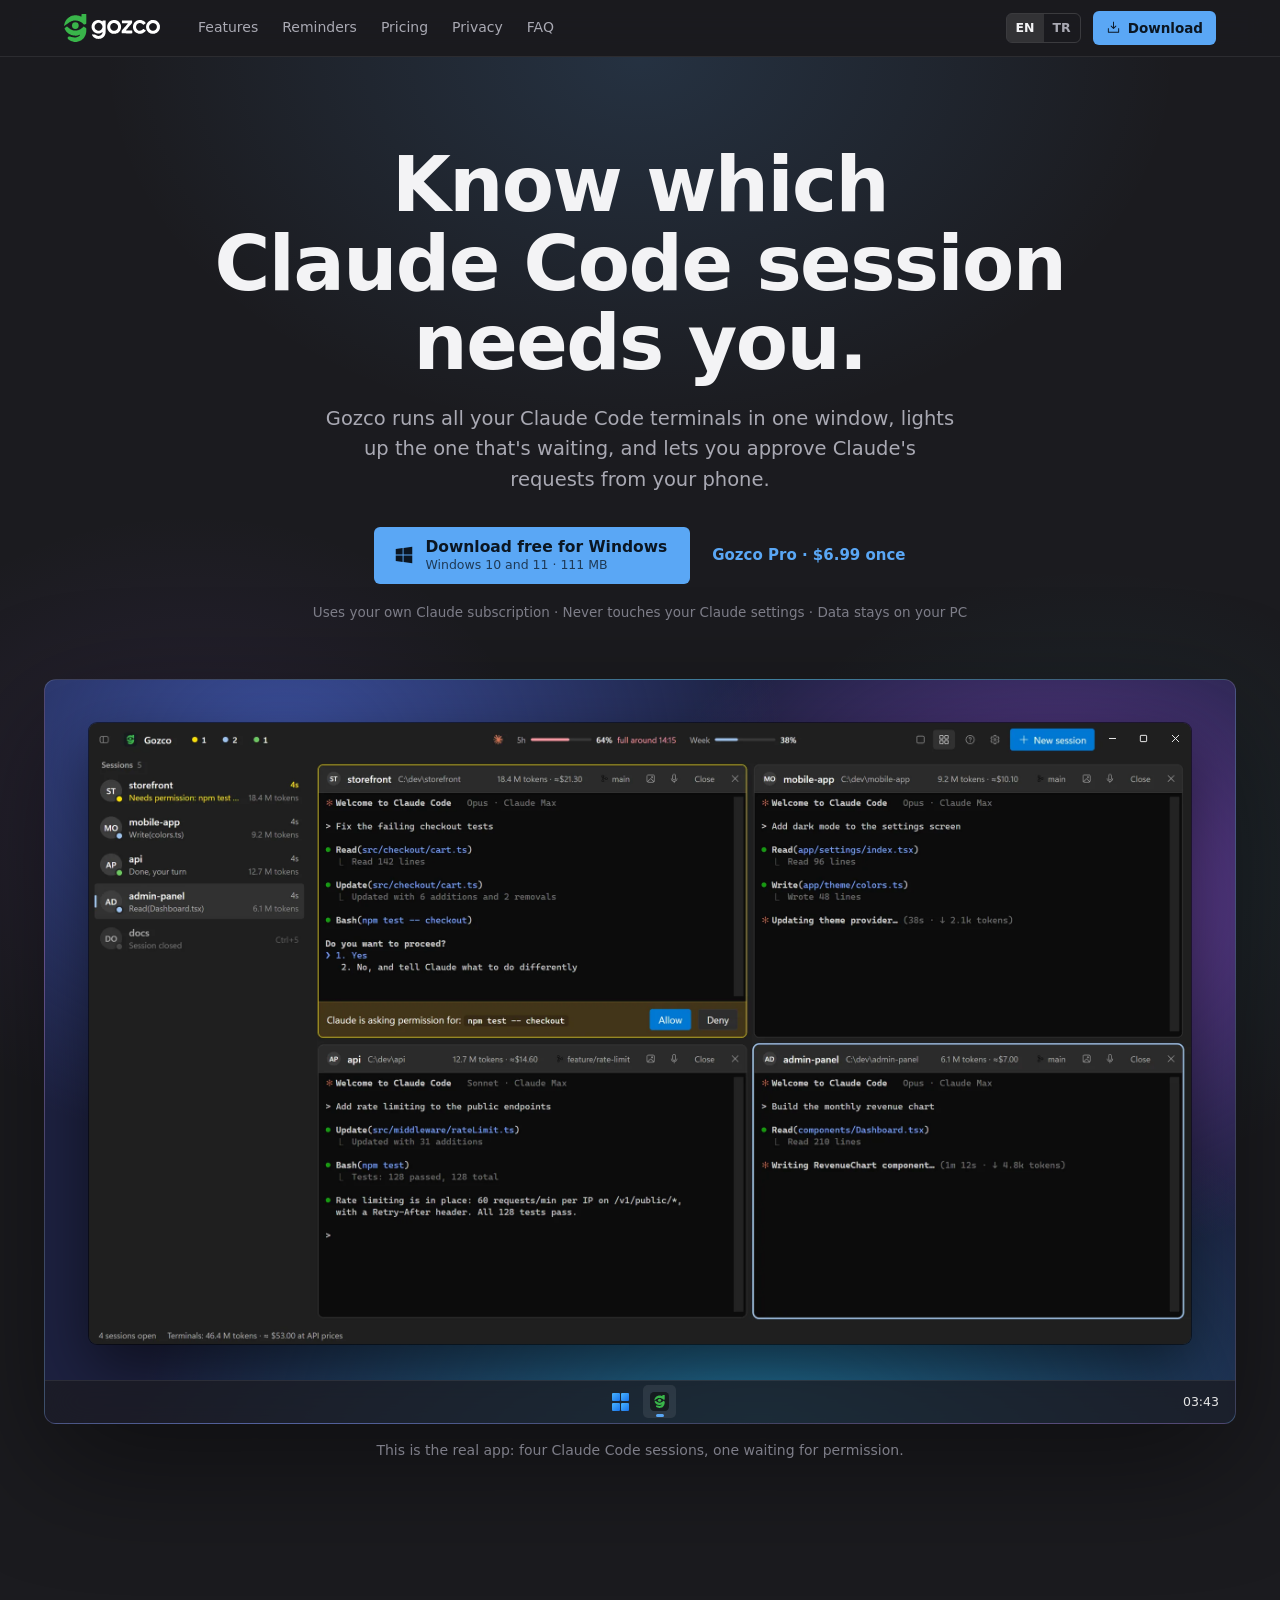
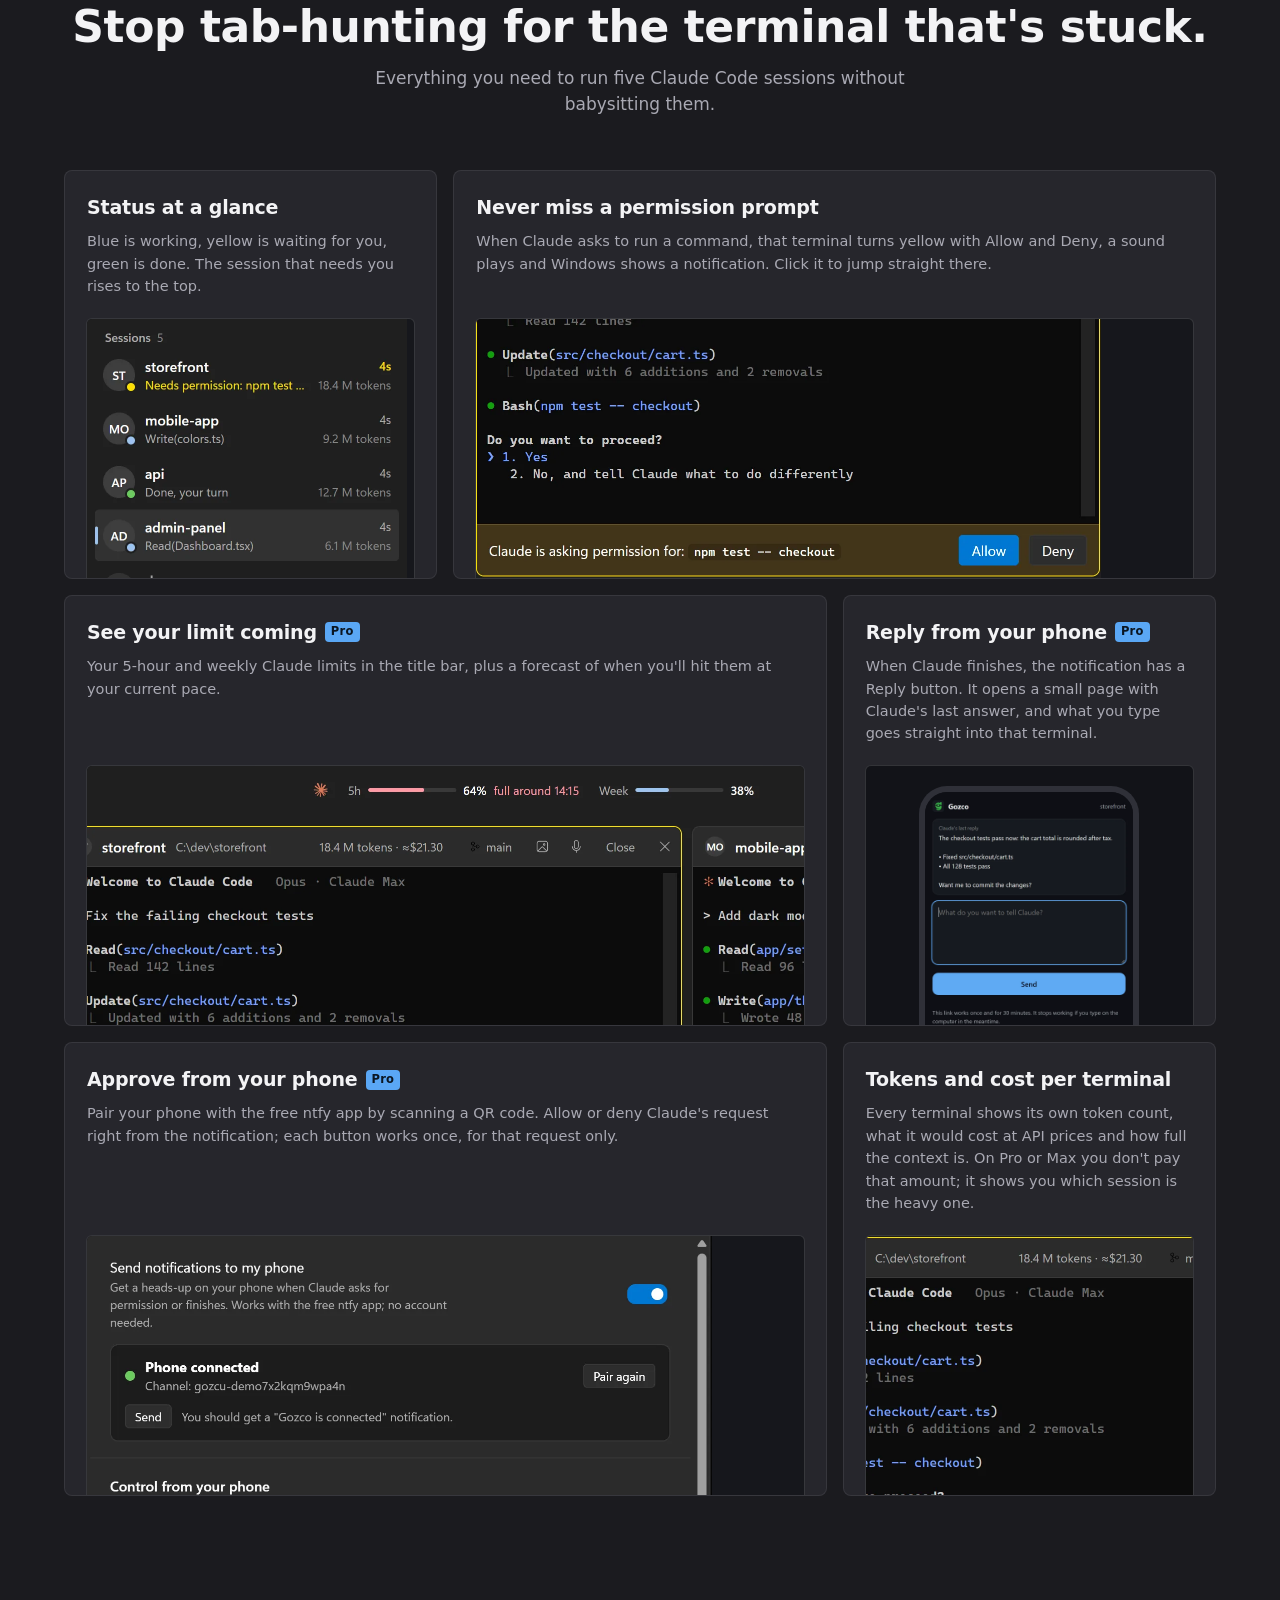
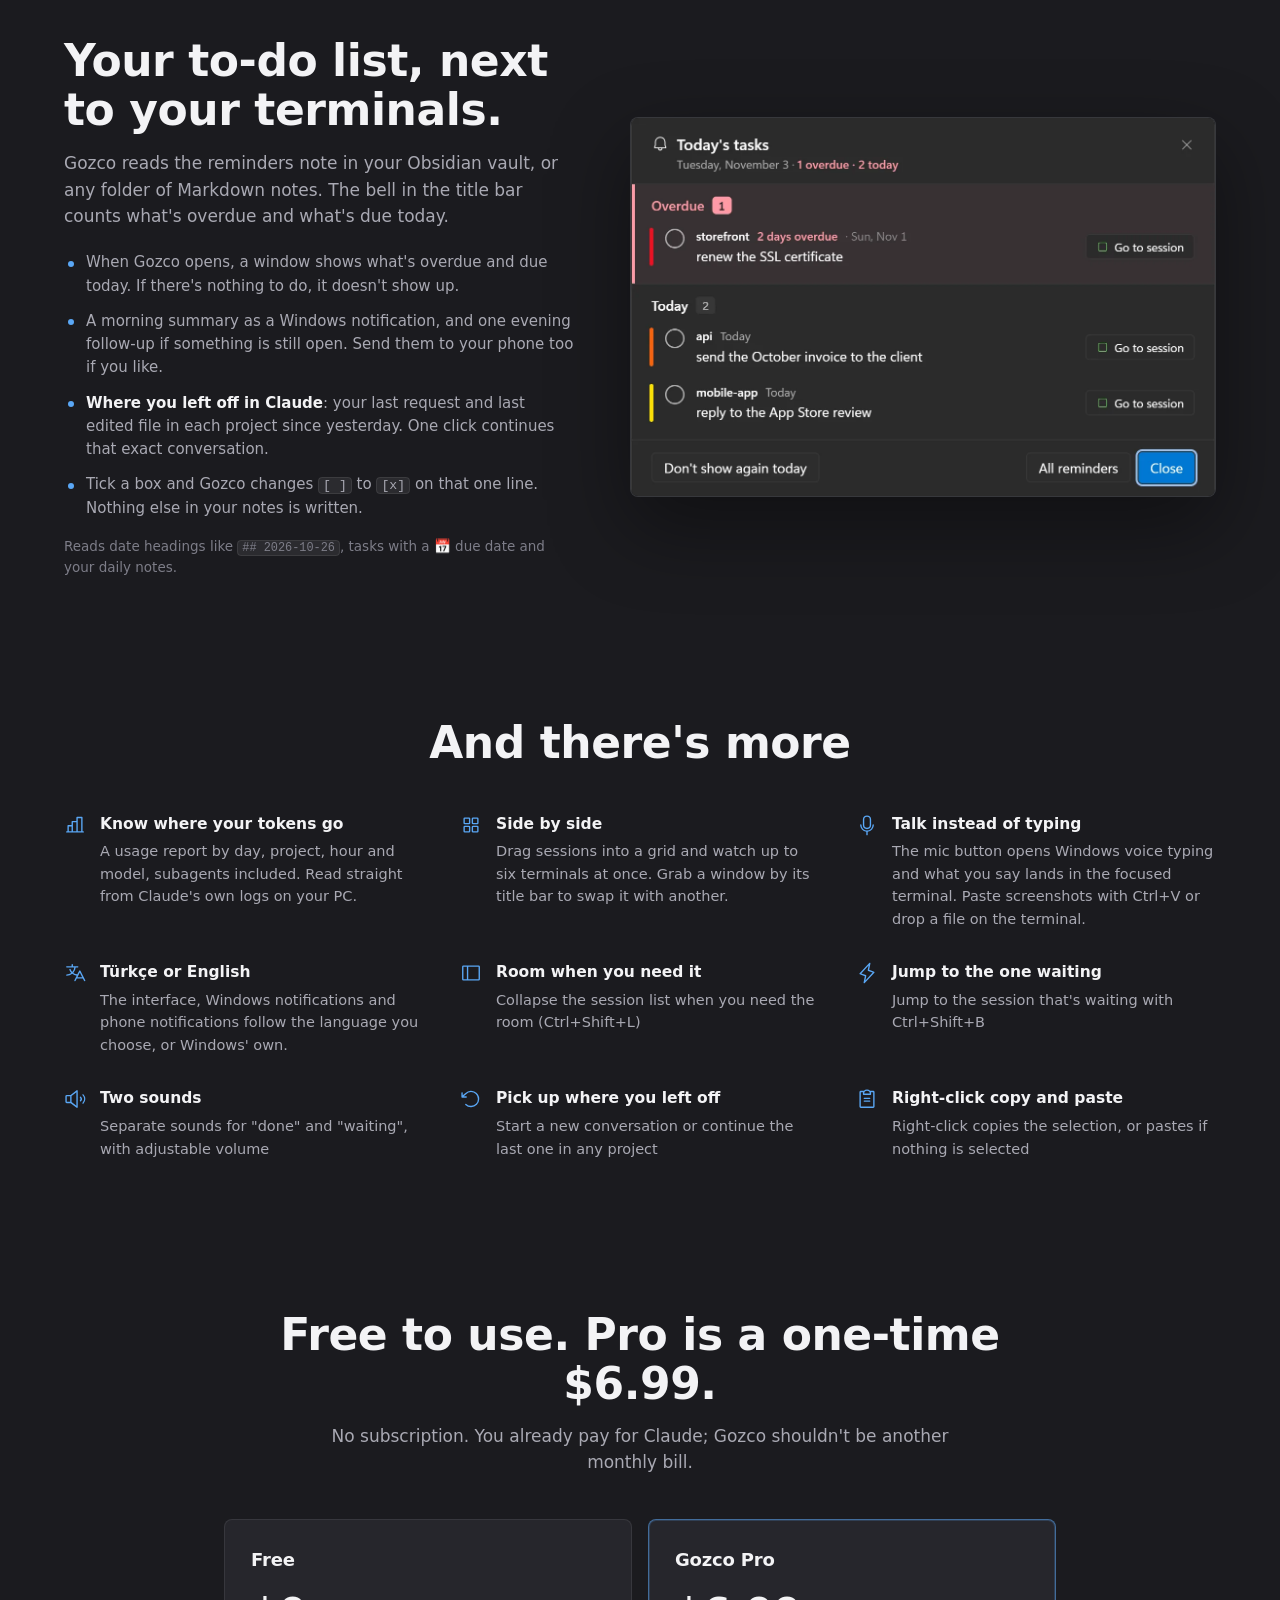
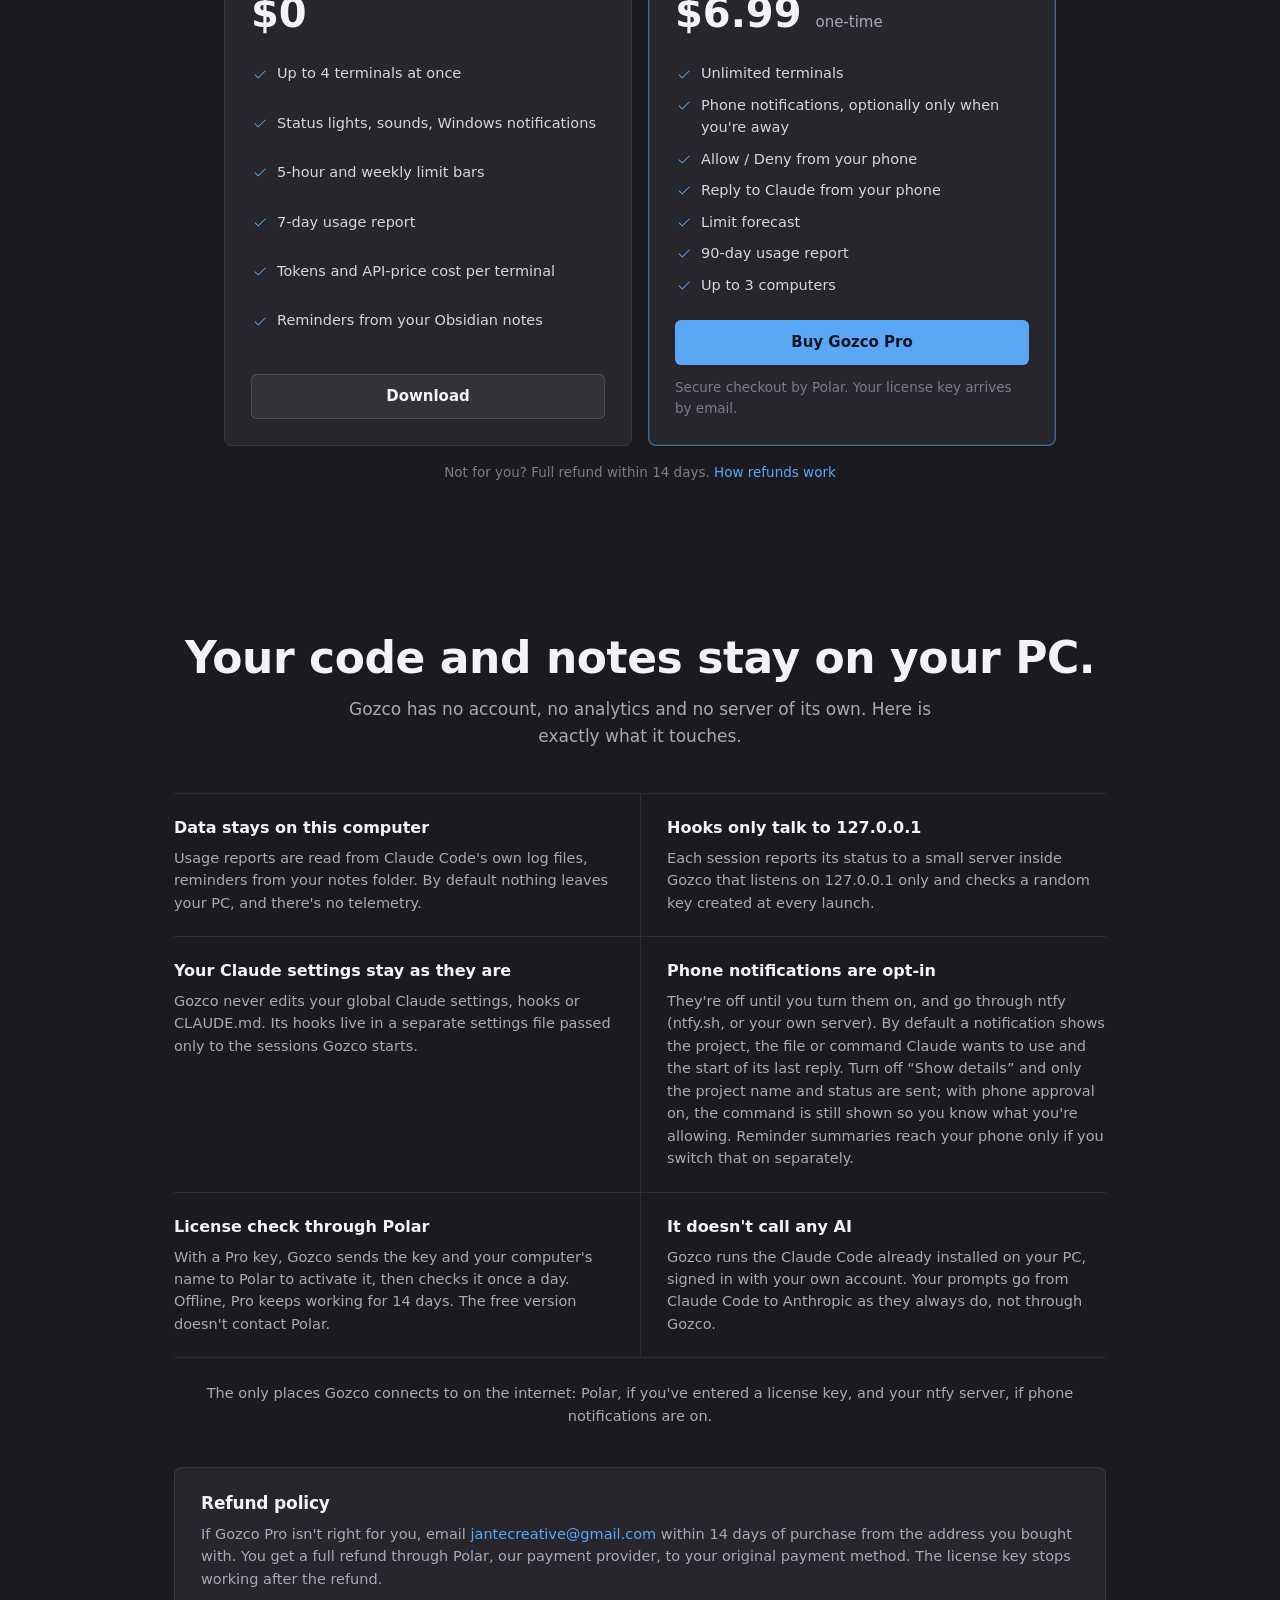
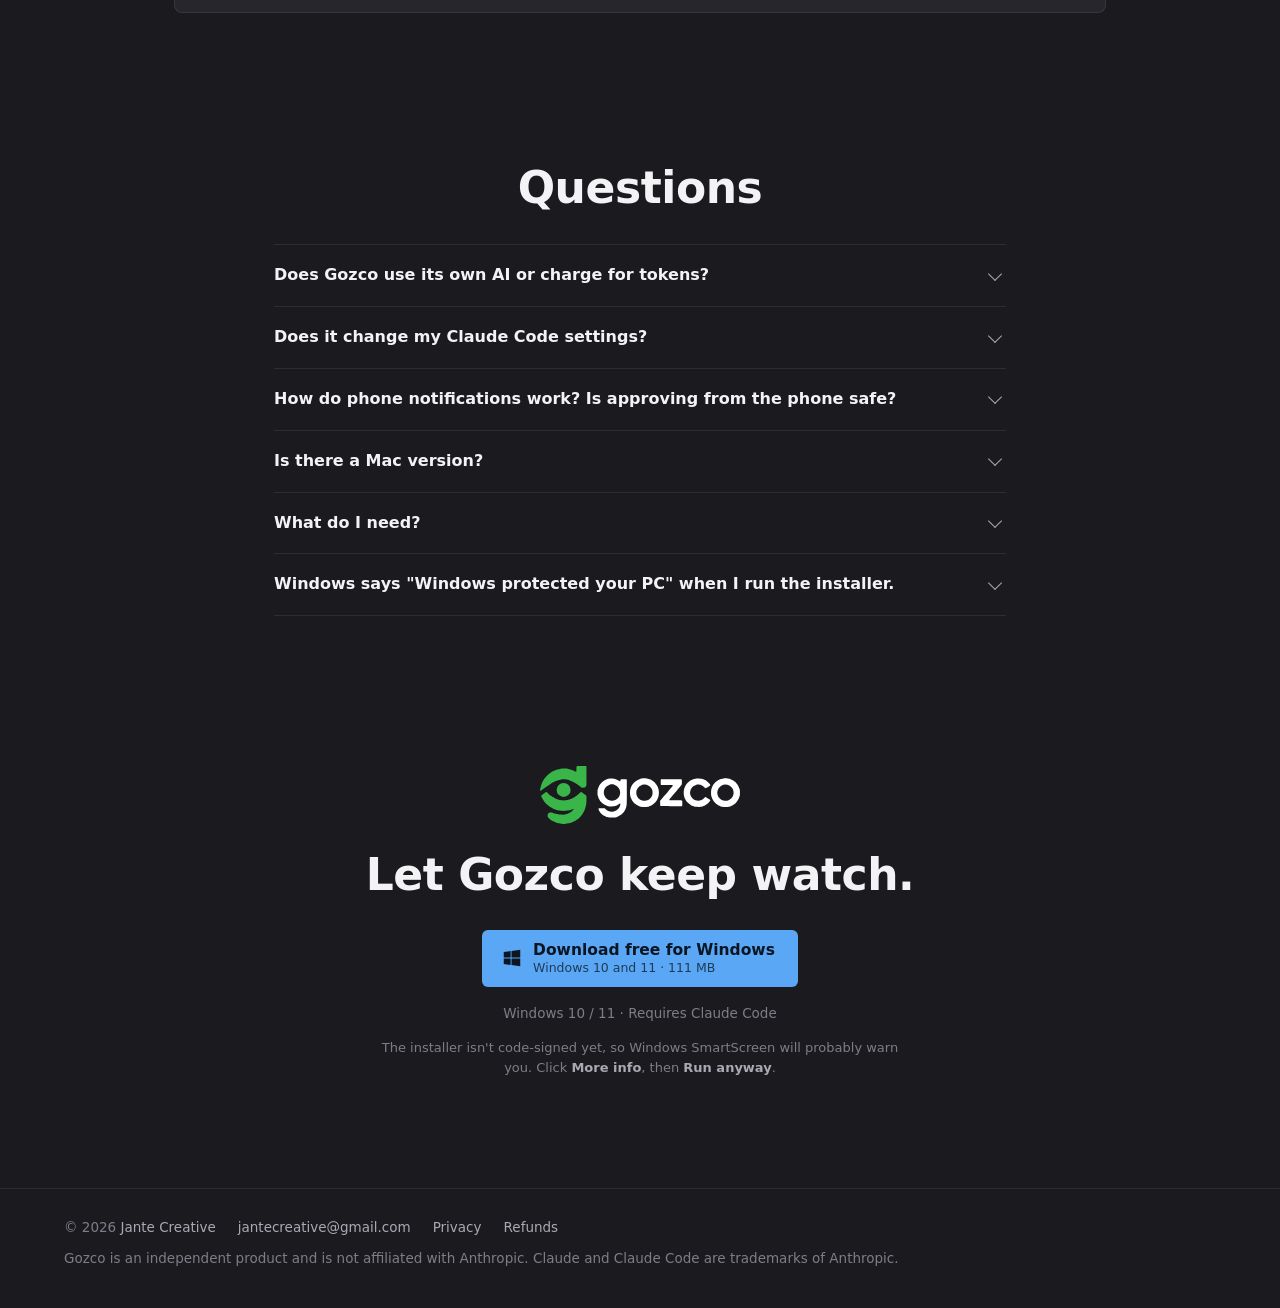
==== commit 56f58583: "Gozco 0.2.2: yeni ad, logo ve Windows 11 görünümlü ekran görüntüleri Co-Authored-By: Claude Opus 5.5" ====
--- a/index.html
+++ b/index.html
@@ -3,23 +3,23 @@
 <head>
   <meta charset="utf-8">
   <meta name="viewport" content="width=device-width, initial-scale=1">
-  <title>Gözcü — every Claude Code session, one window</title>
-  <meta name="description" content="Gözcü runs all your Claude Code terminals in one Windows app, lights up the one waiting for you and lets you approve Claude's requests from your phone.">
+  <title>Gozco — every Claude Code session, one window</title>
+  <meta name="description" content="Gozco runs all your Claude Code terminals in one Windows app, lights up the one waiting for you and lets you approve Claude's requests from your phone.">
   <link rel="canonical" href="https://jantecreative.github.io/gozcu-site/">
   <meta name="theme-color" content="#1b1b1f">
   <meta property="og:type" content="website">
-  <meta property="og:site_name" content="Gözcü">
+  <meta property="og:site_name" content="Gozco">
   <meta property="og:url" content="https://jantecreative.github.io/gozcu-site/">
-  <meta property="og:title" content="Gözcü — every Claude Code session, one window">
+  <meta property="og:title" content="Gozco — every Claude Code session, one window">
   <meta property="og:description" content="Know which Claude Code session needs you. Status lights, sounds, reminders, phone approvals and limit forecasts for Windows.">
   <meta property="og:image" content="https://jantecreative.github.io/gozcu-site/assets/screenshot.png">
   <meta property="og:image:width" content="1600">
   <meta property="og:image:height" content="900">
-  <meta property="og:image:alt" content="Gözcü showing four Claude Code sessions in a grid, one asking for permission">
+  <meta property="og:image:alt" content="Gozco showing four Claude Code sessions in a grid, one asking for permission">
   <meta property="og:locale" content="en_US">
   <meta property="og:locale:alternate" content="tr_TR">
   <meta name="twitter:card" content="summary_large_image">
-  <meta name="twitter:title" content="Gözcü — every Claude Code session, one window">
+  <meta name="twitter:title" content="Gozco — every Claude Code session, one window">
   <meta name="twitter:description" content="Know which Claude Code session needs you. Status lights, sounds, reminders, phone approvals and limit forecasts for Windows.">
   <meta name="twitter:image" content="https://jantecreative.github.io/gozcu-site/assets/screenshot.png">
   <link rel="icon" href="assets/logo.svg" type="image/svg+xml">
@@ -27,7 +27,7 @@
   {
     "@context": "https://schema.org",
     "@type": "SoftwareApplication",
-    "name": "Gözcü",
+    "name": "Gozco",
     "url": "https://jantecreative.github.io/gozcu-site/",
     "operatingSystem": "Windows 10, Windows 11",
     "applicationCategory": "DeveloperApplication",
@@ -35,7 +35,7 @@
     "image": "https://jantecreative.github.io/gozcu-site/assets/screenshot.png",
     "offers": [
       { "@type": "Offer", "name": "Free", "price": "0", "priceCurrency": "USD" },
-      { "@type": "Offer", "name": "Gözcü Pro", "price": "6.99", "priceCurrency": "USD", "url": "https://buy.polar.sh/polar_cl_0uFCi9zhqhfiUrKpXcqzre78JMLaMTwF9RM2N48Z8l7" }
+      { "@type": "Offer", "name": "Gozco Pro", "price": "6.99", "priceCurrency": "USD", "url": "https://buy.polar.sh/polar_cl_0uFCi9zhqhfiUrKpXcqzre78JMLaMTwF9RM2N48Z8l7" }
     ],
     "publisher": { "@type": "Organization", "name": "Jante Creative", "email": "jantecreative@gmail.com" }
   }
@@ -45,7 +45,7 @@
 <body>
   <header class="nav">
     <div class="nav-in">
-      <a class="brand" href="#top"><img src="assets/logo.svg" alt="" width="22" height="22"><span>Gözcü</span></a>
+      <a class="brand" href="#top"><img src="assets/gozco-logo.svg" alt="Gozco" width="96" height="28"></a>
       <nav aria-label="Primary">
         <a href="#features" data-i18n="nav.features">Features</a>
         <a href="#reminders" data-i18n="nav.reminders">Reminders</a>
@@ -69,13 +69,13 @@
   <main id="top">
     <section class="hero">
       <h1 data-i18n="hero.title">Know which Claude&nbsp;Code session needs&nbsp;you.</h1>
-      <p class="lede" data-i18n="hero.lede">Gözcü runs all your Claude Code terminals in one window, lights up the one that's waiting, and lets you approve Claude's requests from your phone.</p>
+      <p class="lede" data-i18n="hero.lede">Gozco runs all your Claude Code terminals in one window, lights up the one that's waiting, and lets you approve Claude's requests from your phone.</p>
       <div class="hero-cta">
         <a class="btn btn-accent btn-lg" href="#download" data-download>
           <svg viewBox="0 0 24 24" aria-hidden="true"><path d="M3 5.5 10.5 4.4v7.1H3zm8.5-1.2L21 3v8.5h-9.5zM3 12.5h7.5v7.1L3 18.5zm8.5 0H21V21l-9.5-1.3z"/></svg>
           <span class="two"><b data-i18n="cta.download">Download free for Windows</b><small data-i18n="cta.downloadSub">Windows 10 and 11 · 111 MB</small></span>
         </a>
-        <a class="link" href="#pricing" data-i18n="cta.pro">Gözcü Pro · $6.99 once</a>
+        <a class="link" href="#pricing" data-i18n="cta.pro">Gozco Pro · $6.99 once</a>
       </div>
       <p class="hero-note" data-i18n="hero.note">Uses your own Claude subscription · Never touches your Claude settings · Data stays on your PC</p>
     </section>
@@ -84,7 +84,7 @@
     <section class="desk-wrap" aria-label="Screenshot">
       <figure class="desk">
         <div class="win">
-          <img data-shot="izgara" src="assets/shots/izgara-en.webp" width="1600" height="900" alt="Gözcü with four Claude Code sessions in a grid. The storefront session is asking for permission to run npm test, with Allow and Deny buttons." fetchpriority="high">
+          <img data-shot="izgara" src="assets/shots/izgara-en.webp" width="1600" height="900" alt="Gozco with four Claude Code sessions in a grid. The storefront session is asking for permission to run npm test, with Allow and Deny buttons." fetchpriority="high">
           <span class="caption-btns" aria-hidden="true">
             <i><svg viewBox="0 0 10 10"><path d="M0 5h10"/></svg></i>
             <i><svg viewBox="0 0 10 10"><rect x=".5" y=".5" width="9" height="9" rx="1"/></svg></i>
@@ -107,12 +107,12 @@
       <div class="cards">
         <article class="card">
           <h3 data-i18n="f1.t">Status at a glance</h3>
-          <p data-i18n="f1.d">Blue is working, amber is waiting for you, green is done. The session that needs you rises to the top.</p>
+          <p data-i18n="f1.d">Blue is working, yellow is waiting for you, green is done. The session that needs you rises to the top.</p>
           <div class="shot"><img data-shot="durum" src="assets/shots/durum-en.webp" width="320" height="260" alt="" loading="lazy"></div>
         </article>
         <article class="card wide">
           <h3 data-i18n="f2b.t">Never miss a permission prompt</h3>
-          <p data-i18n="f2b.d">When Claude asks to run a command, that terminal turns amber with Allow and Deny, a sound plays and Windows shows a notification. Click it to jump straight there.</p>
+          <p data-i18n="f2b.d">When Claude asks to run a command, that terminal turns yellow with Allow and Deny, a sound plays and Windows shows a notification. Click it to jump straight there.</p>
           <div class="shot pin-right"><img data-shot="izin" src="assets/shots/izin-en.webp" width="624" height="260" alt="" loading="lazy"></div>
         </article>
         <article class="card wide">
@@ -141,12 +141,12 @@
     <section class="remind" id="reminders">
       <div class="rem-copy">
         <h2 data-i18n="rem.title">Your to-do list, next to your terminals.</h2>
-        <p class="lede" data-i18n="rem.lede">Gözcü reads the reminders note in your Obsidian vault, or any folder of Markdown notes. The bell in the title bar counts what's overdue and what's due today.</p>
+        <p class="lede" data-i18n="rem.lede">Gozco reads the reminders note in your Obsidian vault, or any folder of Markdown notes. The bell in the title bar counts what's overdue and what's due today.</p>
         <ul class="plain">
-          <li data-i18n="rem.1">When Gözcü opens, a window shows what's overdue and due today. If there's nothing to do, it doesn't show up.</li>
+          <li data-i18n="rem.1">When Gozco opens, a window shows what's overdue and due today. If there's nothing to do, it doesn't show up.</li>
           <li data-i18n="rem.2">A morning summary as a Windows notification, and one evening follow-up if something is still open. Send them to your phone too if you like.</li>
           <li data-i18n="rem.3"><b>Where you left off in Claude</b>: your last request and last edited file in each project since yesterday. One click continues that exact conversation.</li>
-          <li data-i18n="rem.4">Tick a box and Gözcü changes <code>[ ]</code> to <code>[x]</code> on that one line. Nothing else in your notes is written.</li>
+          <li data-i18n="rem.4">Tick a box and Gozco changes <code>[ ]</code> to <code>[x]</code> on that one line. Nothing else in your notes is written.</li>
         </ul>
         <p class="fine" data-i18n="rem.fmt">Reads date headings like <code>## 2026-10-26</code>, tasks with a 📅 due date and your daily notes.</p>
       </div>
@@ -170,7 +170,7 @@
 
     <section class="pricing" id="pricing">
       <h2 data-i18n="price.title">Free to use. Pro is a one-time $6.99.</h2>
-      <p class="sub" data-i18n="price.sub">No subscription. You already pay for Claude; Gözcü shouldn't be another monthly bill.</p>
+      <p class="sub" data-i18n="price.sub">No subscription. You already pay for Claude; Gozco shouldn't be another monthly bill.</p>
       <div class="plans">
         <div class="plan">
           <h3 data-i18n="free.t">Free</h3>
@@ -186,7 +186,7 @@
           <a class="btn btn-quiet" href="#download" data-download data-i18n="cta.downloadShort">Download</a>
         </div>
         <div class="plan plan-pro">
-          <h3>Gözcü Pro</h3>
+          <h3>Gozco Pro</h3>
           <p class="amount">$6.99 <small data-i18n="pro.once">one-time</small></p>
           <ul>
             <li data-i18n="pro.1">Unlimited terminals</li>
@@ -197,7 +197,7 @@
             <li data-i18n="pro.5">90-day usage report</li>
             <li data-i18n="pro.6">Up to 3 computers</li>
           </ul>
-          <a class="btn btn-accent" href="https://buy.polar.sh/polar_cl_0uFCi9zhqhfiUrKpXcqzre78JMLaMTwF9RM2N48Z8l7" data-i18n="cta.buy">Buy Gözcü Pro</a>
+          <a class="btn btn-accent" href="https://buy.polar.sh/polar_cl_0uFCi9zhqhfiUrKpXcqzre78JMLaMTwF9RM2N48Z8l7" data-i18n="cta.buy">Buy Gozco Pro</a>
           <p class="fine" data-i18n="pro.fine">Secure checkout by Polar. Your license key arrives by email.</p>
         </div>
       </div>
@@ -206,36 +206,36 @@
 
     <section class="privacy" id="privacy">
       <h2 data-i18n="pv.title">Your code and notes stay on your PC.</h2>
-      <p class="sub" data-i18n="pv.sub">Gözcü has no account, no analytics and no server of its own. Here is exactly what it touches.</p>
+      <p class="sub" data-i18n="pv.sub">Gozco has no account, no analytics and no server of its own. Here is exactly what it touches.</p>
       <dl class="pv-list">
         <div><dt data-i18n="pv.1t">Data stays on this computer</dt><dd data-i18n="pv.1d">Usage reports are read from Claude Code's own log files, reminders from your notes folder. By default nothing leaves your PC, and there's no telemetry.</dd></div>
-        <div><dt data-i18n="pv.2t">Hooks only talk to 127.0.0.1</dt><dd data-i18n="pv.2d">Each session reports its status to a small server inside Gözcü that listens on 127.0.0.1 only and checks a random key created at every launch.</dd></div>
-        <div><dt data-i18n="pv.3t">Your Claude settings stay as they are</dt><dd data-i18n="pv.3d">Gözcü never edits your global Claude settings, hooks or CLAUDE.md. Its hooks live in a separate settings file passed only to the sessions Gözcü starts.</dd></div>
+        <div><dt data-i18n="pv.2t">Hooks only talk to 127.0.0.1</dt><dd data-i18n="pv.2d">Each session reports its status to a small server inside Gozco that listens on 127.0.0.1 only and checks a random key created at every launch.</dd></div>
+        <div><dt data-i18n="pv.3t">Your Claude settings stay as they are</dt><dd data-i18n="pv.3d">Gozco never edits your global Claude settings, hooks or CLAUDE.md. Its hooks live in a separate settings file passed only to the sessions Gozco starts.</dd></div>
         <div><dt data-i18n="pv.4t">Phone notifications are opt-in</dt><dd data-i18n="pv.4d">They're off until you turn them on, and go through ntfy (ntfy.sh, or your own server). By default a notification shows the project, the file or command Claude wants to use and the start of its last reply. Turn off “Show details” and only the project name and status are sent; with phone approval on, the command is still shown so you know what you're allowing. Reminder summaries reach your phone only if you switch that on separately.</dd></div>
-        <div><dt data-i18n="pv.5t">License check through Polar</dt><dd data-i18n="pv.5d">With a Pro key, Gözcü sends the key and your computer's name to Polar to activate it, then checks it once a day. Offline, Pro keeps working for 14 days. The free version doesn't contact Polar.</dd></div>
-        <div><dt data-i18n="pv.6t">It doesn't call any AI</dt><dd data-i18n="pv.6d">Gözcü runs the Claude Code already installed on your PC, signed in with your own account. Your prompts go from Claude Code to Anthropic as they always do, not through Gözcü.</dd></div>
+        <div><dt data-i18n="pv.5t">License check through Polar</dt><dd data-i18n="pv.5d">With a Pro key, Gozco sends the key and your computer's name to Polar to activate it, then checks it once a day. Offline, Pro keeps working for 14 days. The free version doesn't contact Polar.</dd></div>
+        <div><dt data-i18n="pv.6t">It doesn't call any AI</dt><dd data-i18n="pv.6d">Gozco runs the Claude Code already installed on your PC, signed in with your own account. Your prompts go from Claude Code to Anthropic as they always do, not through Gozco.</dd></div>
       </dl>
-      <p class="pv-net" data-i18n="pv.net">The only places Gözcü connects to on the internet: Polar, if you've entered a license key, and your ntfy server, if phone notifications are on.</p>
+      <p class="pv-net" data-i18n="pv.net">The only places Gozco connects to on the internet: Polar, if you've entered a license key, and your ntfy server, if phone notifications are on.</p>
 
       <div class="refund" id="refunds">
         <h3 data-i18n="rf.t">Refund policy</h3>
-        <p data-i18n="rf.d">If Gözcü Pro isn't right for you, email <a href="mailto:jantecreative@gmail.com">jantecreative@gmail.com</a> within 14 days of purchase from the address you bought with. You get a full refund through Polar, our payment provider, to your original payment method. The license key stops working after the refund.</p>
+        <p data-i18n="rf.d">If Gozco Pro isn't right for you, email <a href="mailto:jantecreative@gmail.com">jantecreative@gmail.com</a> within 14 days of purchase from the address you bought with. You get a full refund through Polar, our payment provider, to your original payment method. The license key stops working after the refund.</p>
       </div>
     </section>
 
     <section class="faq" id="faq">
       <h2 data-i18n="faq.title">Questions</h2>
-      <details><summary data-i18n="q1">Does Gözcü use its own AI or charge for tokens?</summary><p data-i18n="a1">No. Gözcü opens the Claude Code already installed on your PC, signed in with your own Claude subscription. It never calls an AI itself.</p></details>
-      <details><summary data-i18n="q2">Does it change my Claude Code settings?</summary><p data-i18n="a2">No. Status tracking uses a temporary settings file passed only to the sessions Gözcü starts. Your global Claude settings, hooks and CLAUDE.md stay exactly as they are.</p></details>
-      <details><summary data-i18n="q3">How do phone notifications work? Is approving from the phone safe?</summary><p data-i18n="a3">Gözcü uses ntfy, a free open-source notification app: scan a QR code and you're paired, no account needed. Notifications say what Claude wants to do (for example “wants to create index.html”) and show the start of its last reply; you can turn details off. With phone control on you get Allow and Deny buttons, plus a Reply button that opens a small page where you type your next message. Every button carries a one-time code that only works for that moment and stops working once you answer on the computer.</p></details>
-      <details><summary data-i18n="q4">Is there a Mac version?</summary><p data-i18n="a4">Not yet. Gözcü is built for Windows first, where tools like this are missing. Mac users can tell us they're interested at the email below.</p></details>
+      <details><summary data-i18n="q1">Does Gozco use its own AI or charge for tokens?</summary><p data-i18n="a1">No. Gozco opens the Claude Code already installed on your PC, signed in with your own Claude subscription. It never calls an AI itself.</p></details>
+      <details><summary data-i18n="q2">Does it change my Claude Code settings?</summary><p data-i18n="a2">No. Status tracking uses a temporary settings file passed only to the sessions Gozco starts. Your global Claude settings, hooks and CLAUDE.md stay exactly as they are.</p></details>
+      <details><summary data-i18n="q3">How do phone notifications work? Is approving from the phone safe?</summary><p data-i18n="a3">Gozco uses ntfy, a free open-source notification app: scan a QR code and you're paired, no account needed. Notifications say what Claude wants to do (for example “wants to create index.html”) and show the start of its last reply; you can turn details off. With phone control on you get Allow and Deny buttons, plus a Reply button that opens a small page where you type your next message. Every button carries a one-time code that only works for that moment and stops working once you answer on the computer.</p></details>
+      <details><summary data-i18n="q4">Is there a Mac version?</summary><p data-i18n="a4">Not yet. Gozco is built for Windows first, where tools like this are missing. Mac users can tell us they're interested at the email below.</p></details>
       <details><summary data-i18n="q5">What do I need?</summary><p data-i18n="a5">Windows 10 or 11 and Claude Code installed with a Claude Pro or Max plan (or API access).</p></details>
       <details><summary data-i18n="q6">Windows says "Windows protected your PC" when I run the installer.</summary><p data-i18n="a6">The installer isn't code-signed yet, and SmartScreen warns about unsigned apps that haven't been downloaded much. Click "More info", then "Run anyway". The installer comes straight from this site's GitHub releases.</p></details>
     </section>
 
     <section class="final" id="download">
-      <img src="assets/gozcu-logo.svg" alt="Gözcü" width="200" height="38">
-      <h2 data-i18n="final.title">Let Gözcü keep watch.</h2>
+      <img src="assets/gozco-logo.svg" alt="Gozco" width="200" height="58">
+      <h2 data-i18n="final.title">Let Gozco keep watch.</h2>
       <a class="btn btn-accent btn-lg" href="#download" data-download>
         <svg viewBox="0 0 24 24" aria-hidden="true"><path d="M3 5.5 10.5 4.4v7.1H3zm8.5-1.2L21 3v8.5h-9.5zM3 12.5h7.5v7.1L3 18.5zm8.5 0H21V21l-9.5-1.3z"/></svg>
         <span class="two"><b data-i18n="cta.download">Download free for Windows</b><small data-i18n="cta.downloadSub">Windows 10 and 11 · 111 MB</small></span>
@@ -251,7 +251,7 @@
       <a href="mailto:jantecreative@gmail.com">jantecreative@gmail.com</a>
       <a href="#privacy" data-i18n="nav.privacy">Privacy</a>
       <a href="#refunds" data-i18n="foot.refunds">Refunds</a>
-      <span class="legal" data-i18n="foot.legal">Gözcü is an independent product and is not affiliated with Anthropic. Claude and Claude Code are trademarks of Anthropic.</span>
+      <span class="legal" data-i18n="foot.legal">Gozco is an independent product and is not affiliated with Anthropic. Claude and Claude Code are trademarks of Anthropic.</span>
     </div>
   </footer>
 
--- a/styles.css
+++ b/styles.css
@@ -1,4 +1,4 @@
-/* Gözcü tanıtım sayfası. Düzen Files uygulamasının sitesinden (files-community/Website, MIT) esinlenir:
+/* Gozco tanıtım sayfası. Düzen Files uygulamasının sitesinden (files-community/Website, MIT) esinlenir:
    ortalanmış başlık, Windows masaüstünde gerçek ekran görüntüsü, gerçek görüntülü özellik kartları. */
 :root {
   --bg: #1b1b1f;
@@ -92,8 +92,8 @@
 .taskbar { height: clamp(30px, 3.4vw, 46px); margin: clamp(14px, 3vw, 36px) calc(-1 * clamp(14px, 3.4vw, 44px)) 0; background: rgb(28 28 34 / 0.78); backdrop-filter: blur(20px); border-top: 1px solid var(--line);
   display: flex; align-items: center; justify-content: center; gap: 6px; position: relative; }
 .taskbar > span { height: 78%; aspect-ratio: 1; border-radius: 5px; display: grid; place-items: center; }
-.tb-start { grid-template-columns: 1fr 1fr; gap: 2px; padding: 26%; }
-.tb-start i { background: linear-gradient(135deg, #48b4ff, #1a73e8); border-radius: 1px; width: 100%; height: 100%; }
+.tb-start { grid-template-columns: repeat(2, clamp(5px, 0.62vw, 8.5px)); gap: 1.5px; place-content: center; }
+.tb-start i { background: linear-gradient(135deg, #48b4ff, #1a73e8); border-radius: 1px; width: 100%; aspect-ratio: 1; }
 .tb-app { position: relative; background: rgb(255 255 255 / 0.08); }
 .tb-app img { width: 58%; }
 .tb-app.is-open::after { content: ""; position: absolute; bottom: 1px; left: 38%; right: 38%; height: 3px; border-radius: 2px; background: var(--accent); }
